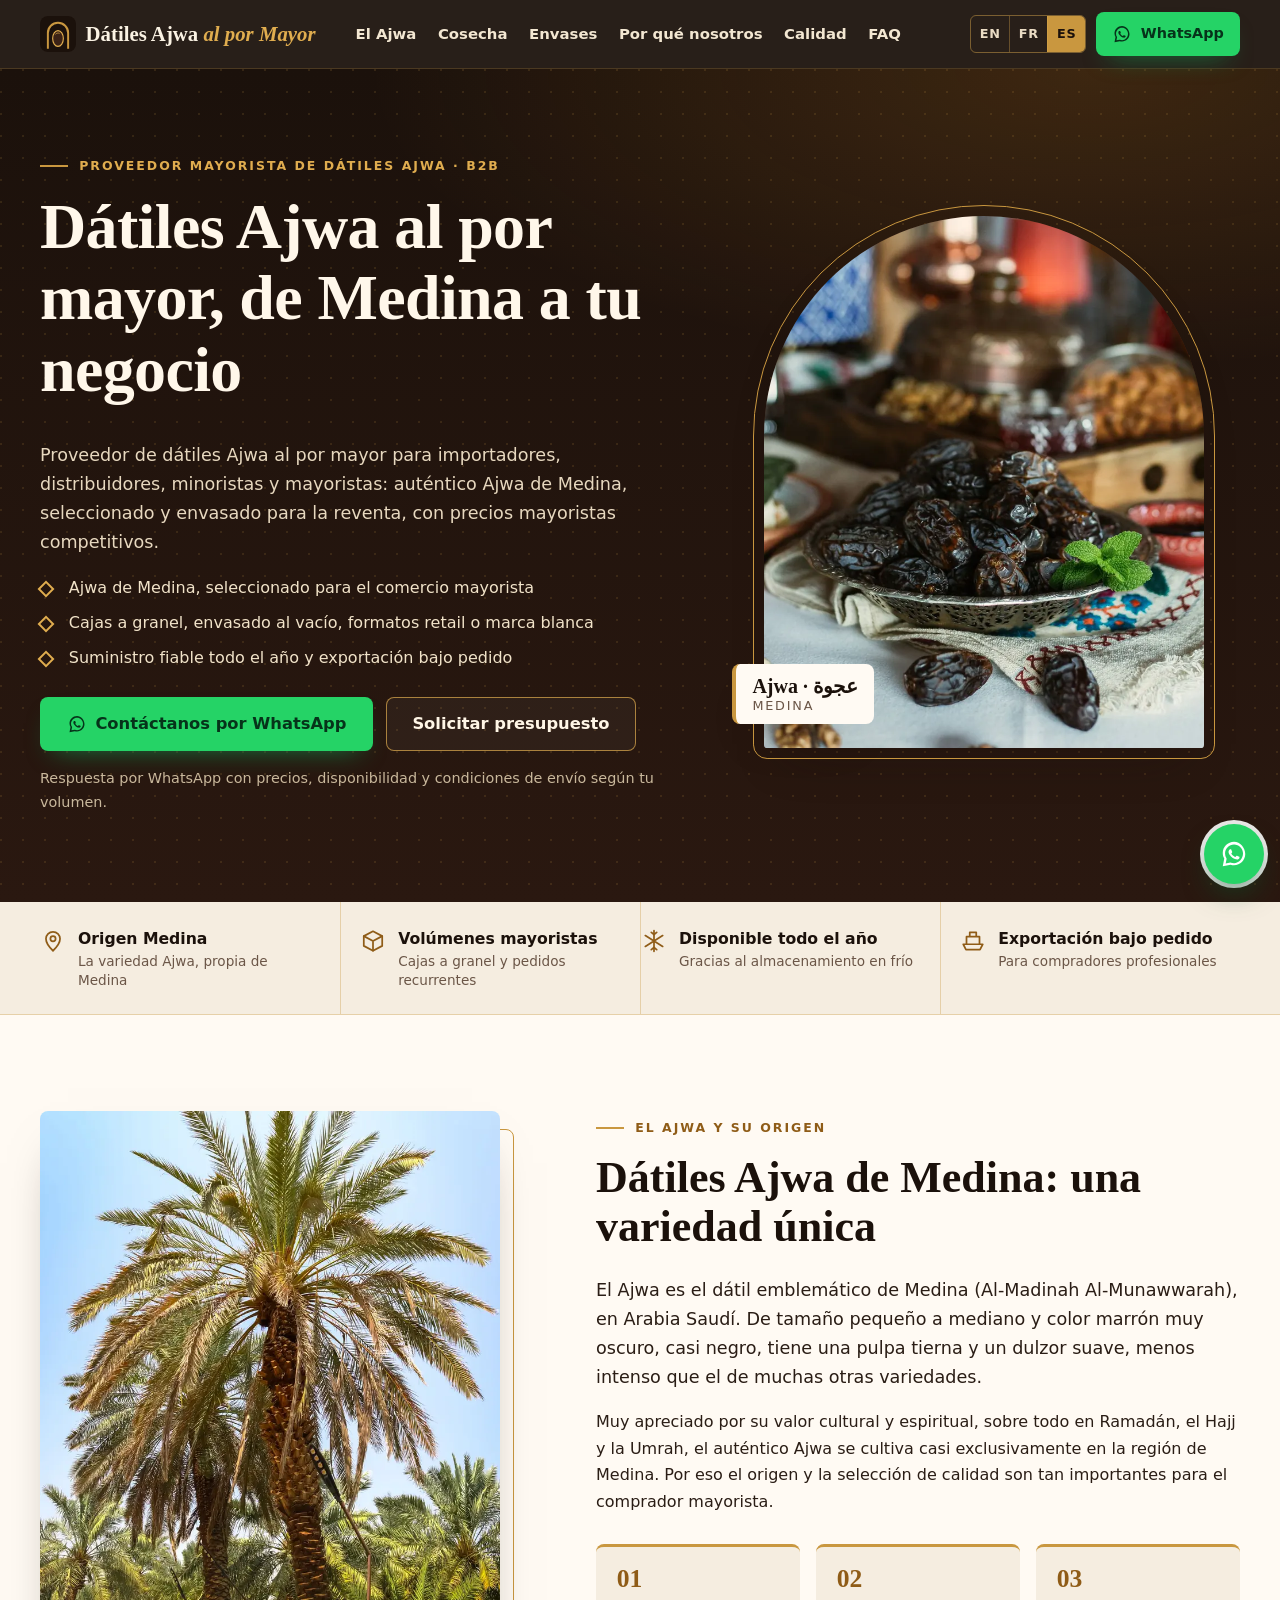
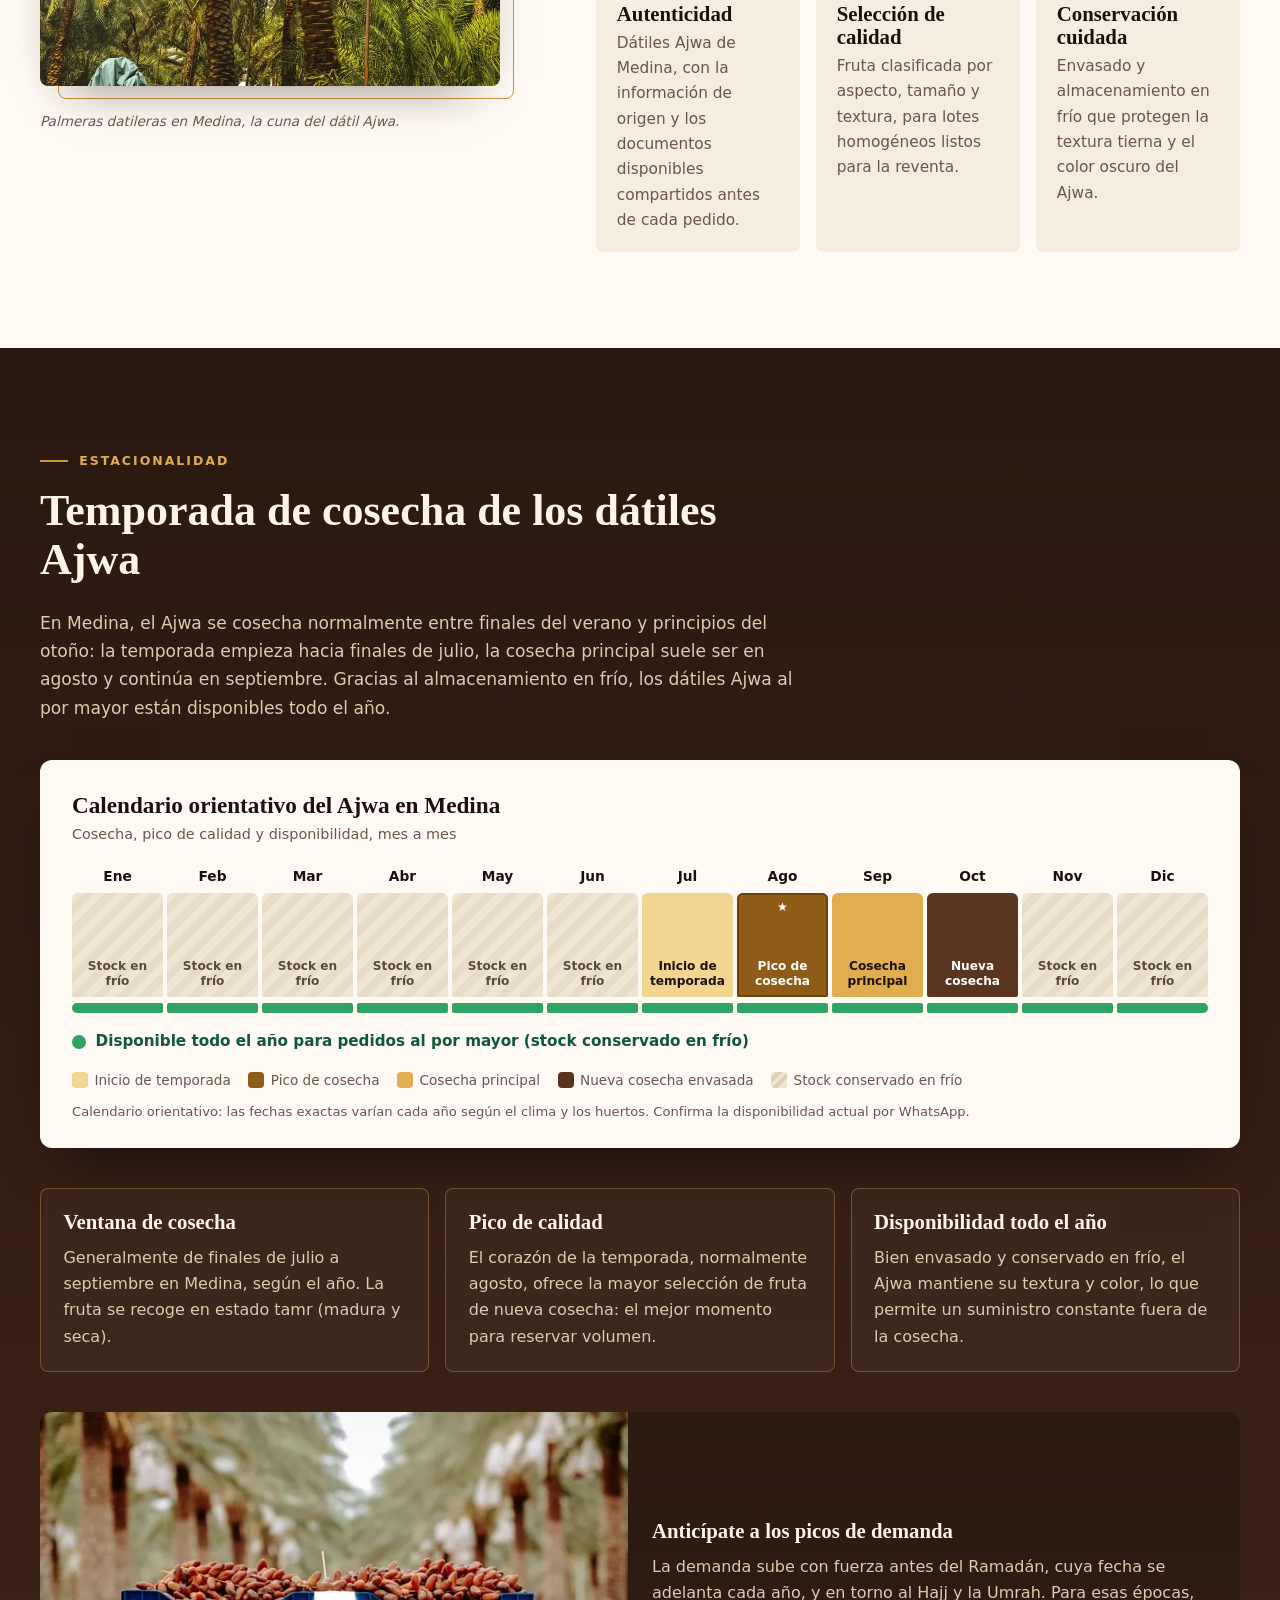
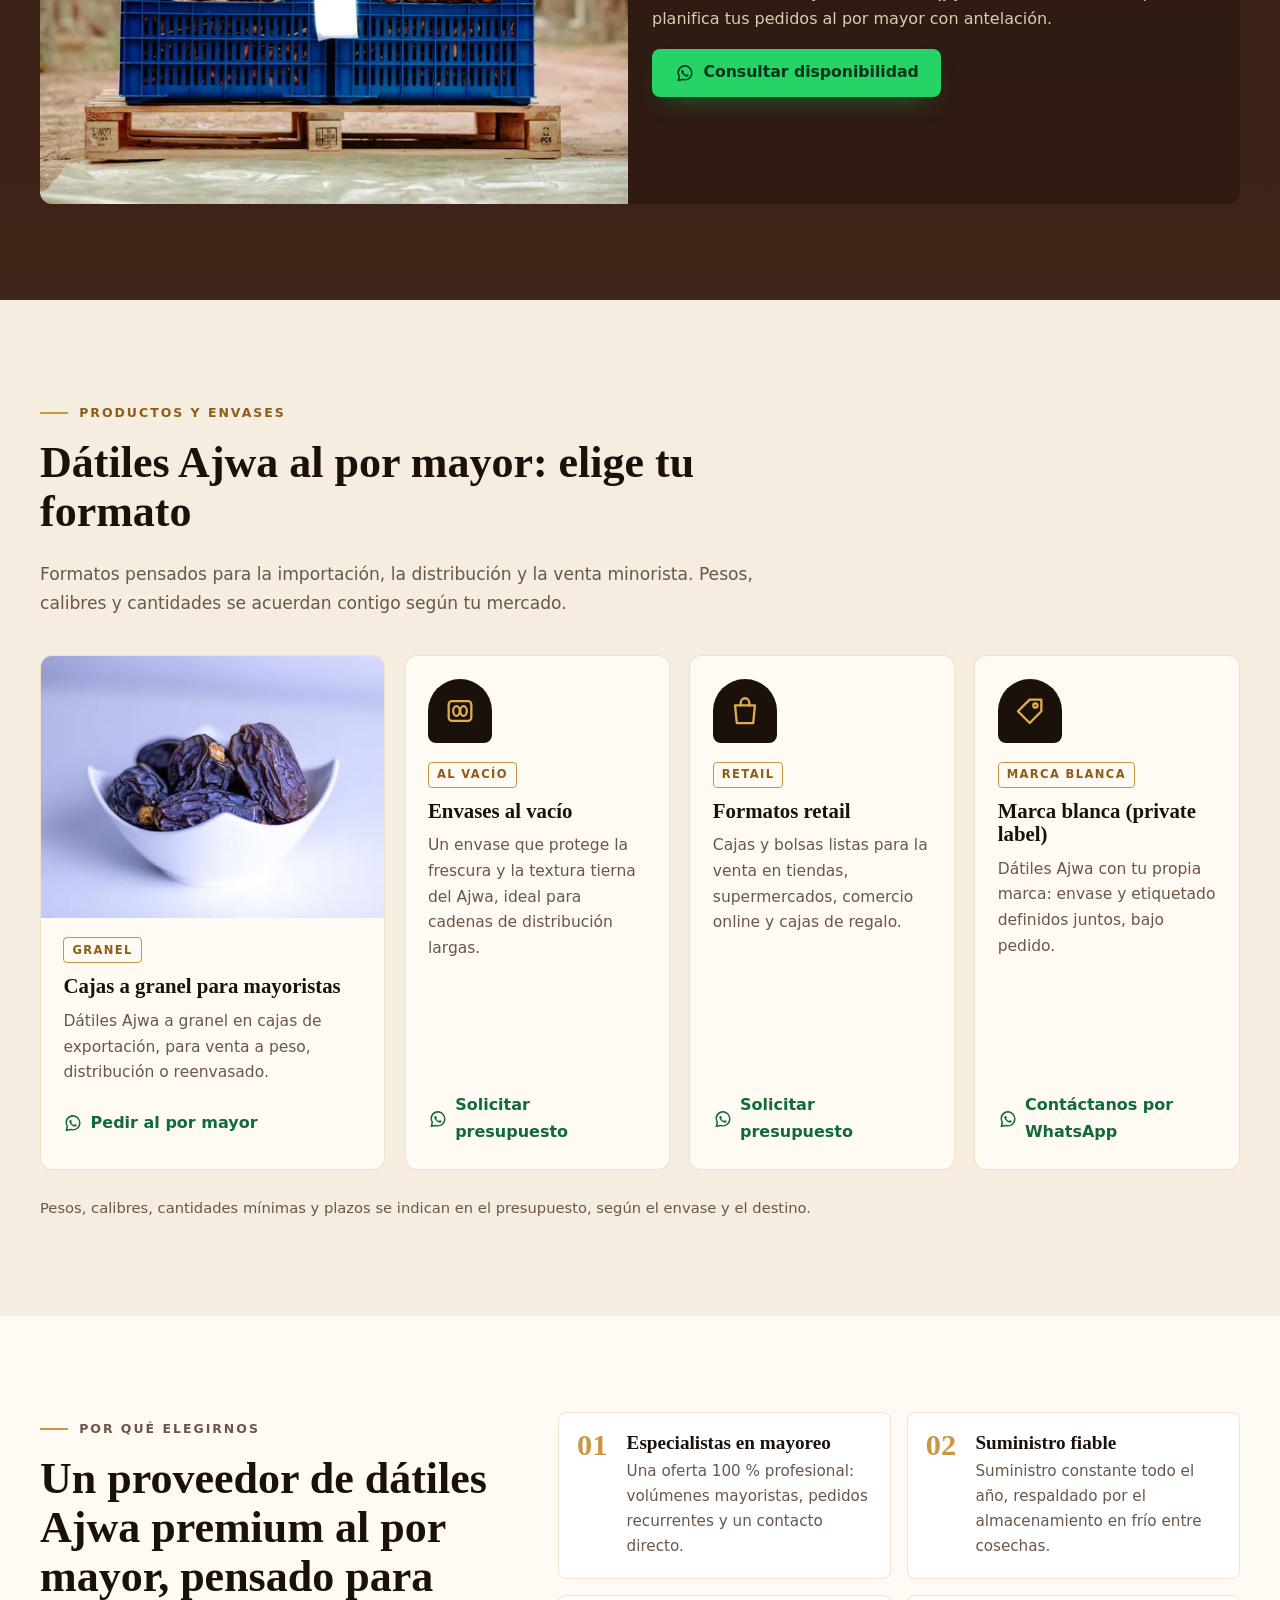
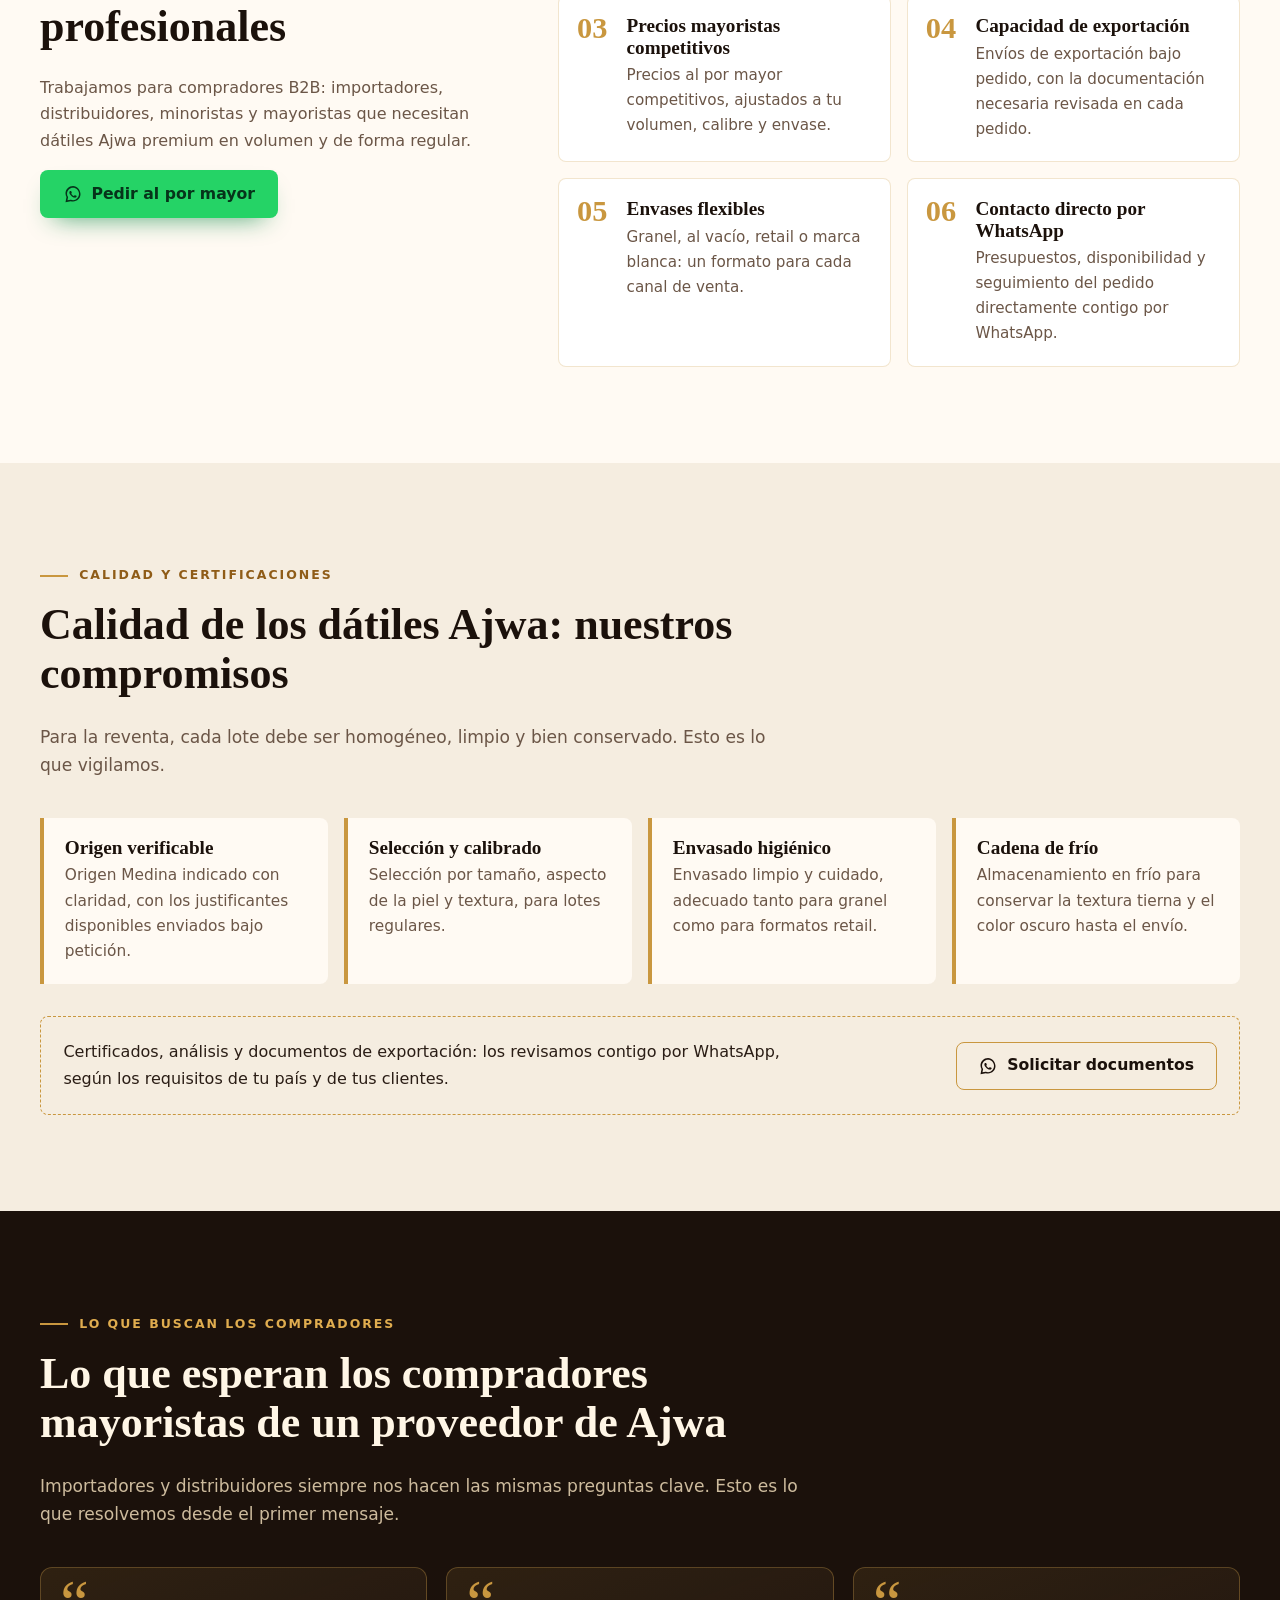
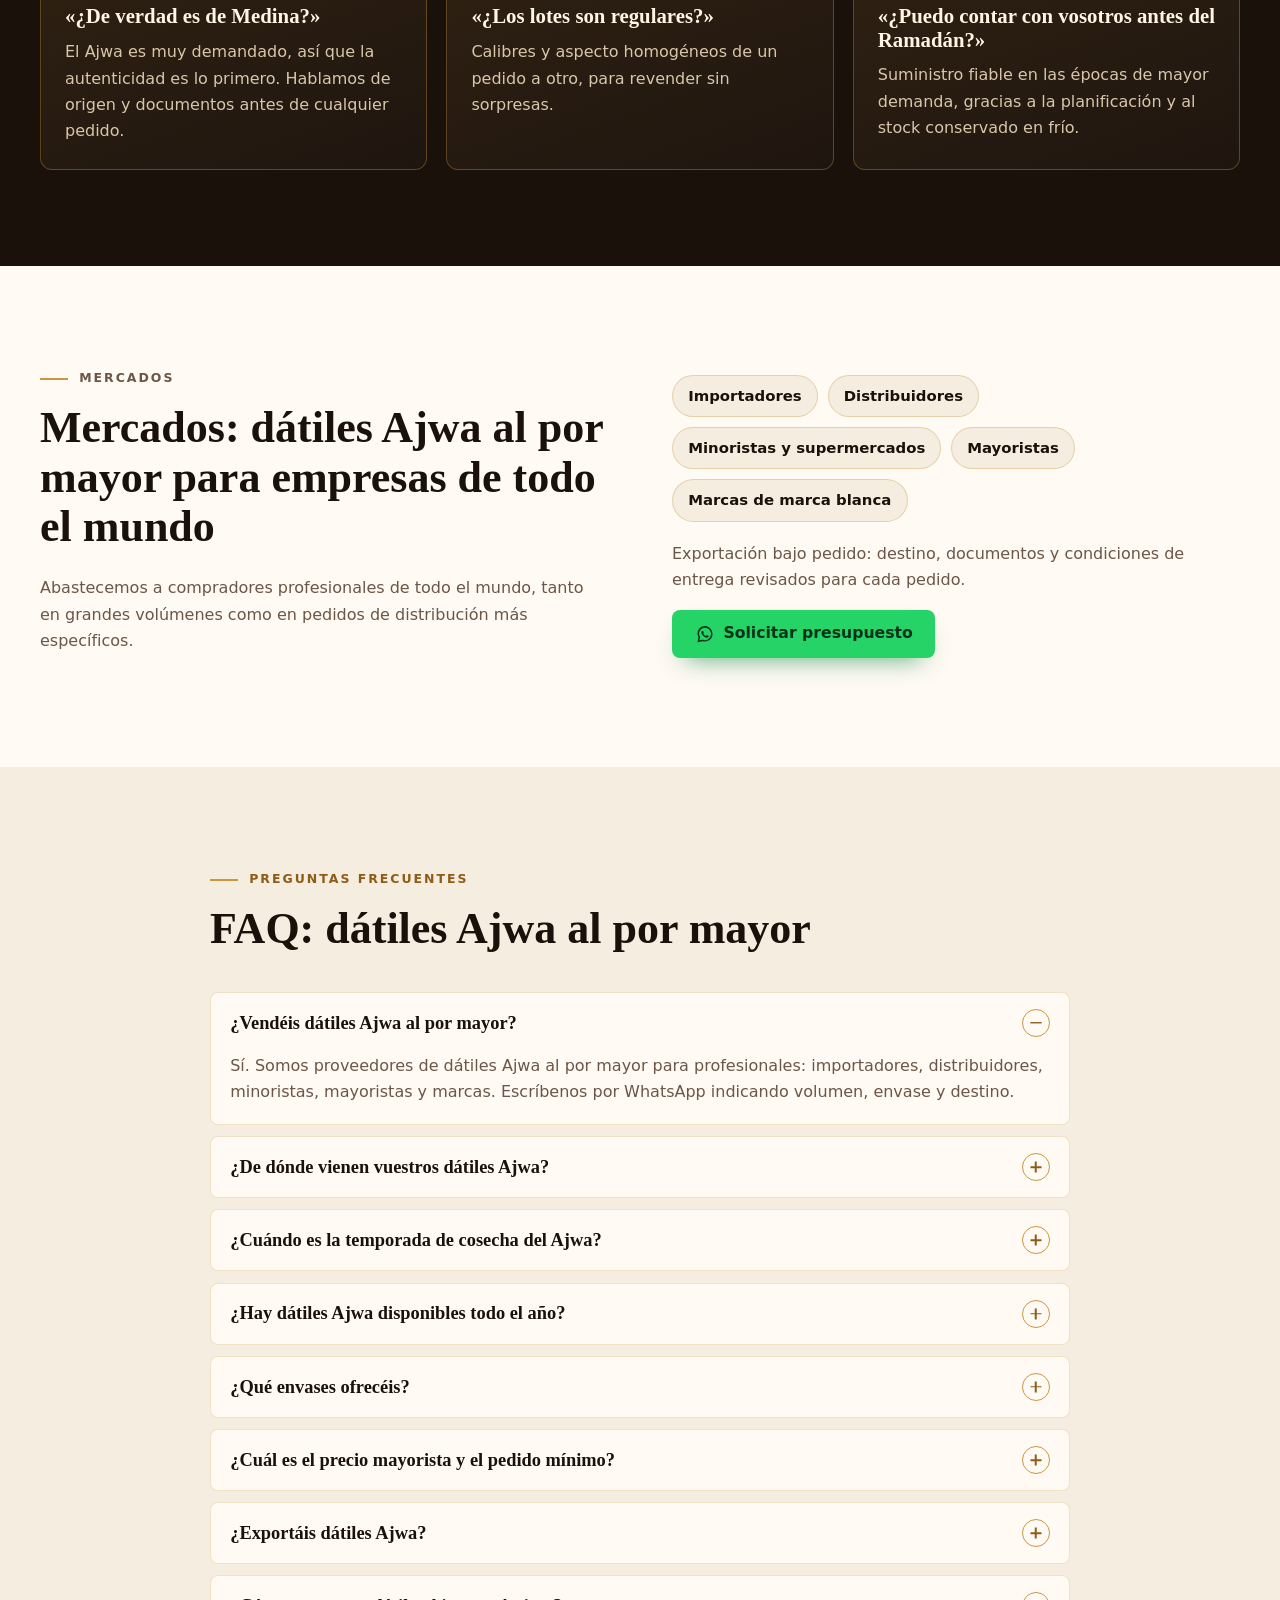
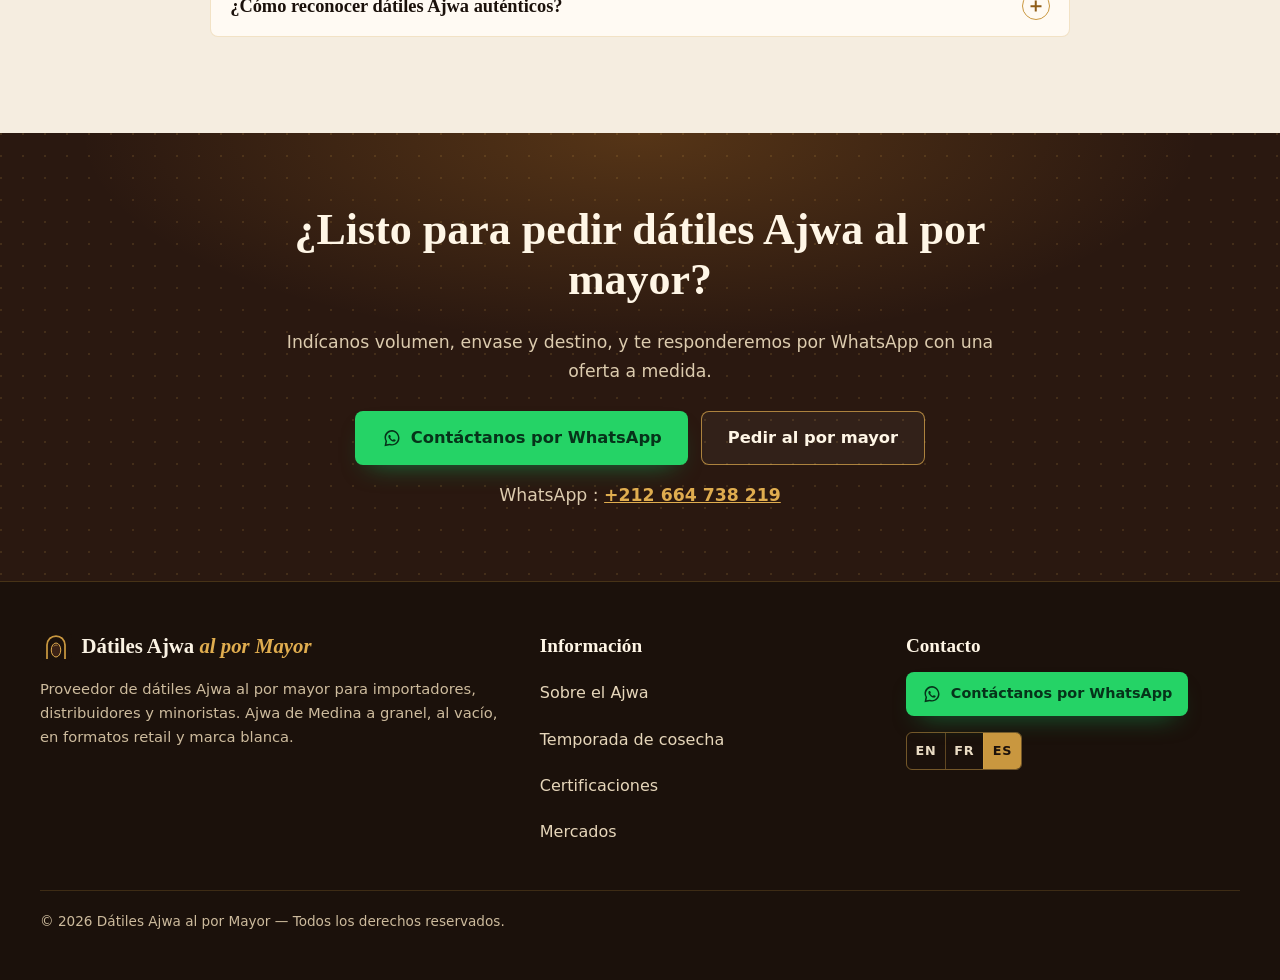
==== es/index.html @ 57406e29 "Mobile/iOS layout fixes (iPhone 13 Pro) + new WhatsApp number +212 664 738 219" ====
<!DOCTYPE html>
<html lang="es">
<head>
  <!-- ============================================================
       GOOGLE TAG MANAGER (HEAD) — emplacement réservé, vide.
       Collez ici le 1er extrait GTM (<script>…GTM-XXXXXXX…</script>).
       Aucun outil de suivi n'est installé pour l'instant.
       ============================================================ -->

  <meta charset="utf-8">
  <meta name="viewport" content="width=device-width, initial-scale=1, viewport-fit=cover">
  <title>Dátiles Ajwa al por mayor | Proveedor de Ajwa de Medina</title>
  <meta name="description" content="Dátiles Ajwa al por mayor: Ajwa premium de Medina en cajas a granel, envasado al vacío, formatos retail y marca blanca para importadores. Presupuesto por WhatsApp.">
  <meta name="robots" content="index, follow, max-image-preview:large">
  <meta name="theme-color" content="#1b110b">
  <!-- Domain is set in tools/build.py (SITE). EN = /, FR = /fr/, ES = /es/ -->
  <link rel="canonical" href="https://ajwadateswholesale.vercel.app/es/">
  <link rel="alternate" hreflang="en" href="https://ajwadateswholesale.vercel.app/">
  <link rel="alternate" hreflang="fr" href="https://ajwadateswholesale.vercel.app/fr/">
  <link rel="alternate" hreflang="es" href="https://ajwadateswholesale.vercel.app/es/">
  <link rel="alternate" hreflang="x-default" href="https://ajwadateswholesale.vercel.app/">

  <meta property="og:type" content="website">
  <meta property="og:site_name" content="Dátiles Ajwa al por Mayor">
  <meta property="og:url" content="https://ajwadateswholesale.vercel.app/es/">
  <meta property="og:title" content="Dátiles Ajwa al por mayor — proveedor de Ajwa de Medina para profesionales">
  <meta property="og:description" content="Proveedor de dátiles Ajwa al por mayor: granel, al vacío, formatos retail y marca blanca. Precios mayoristas competitivos y exportación. Presupuesto por WhatsApp.">
  <meta property="og:locale" content="es_ES">
  <meta property="og:locale:alternate" content="en_US">
  <meta property="og:locale:alternate" content="fr_FR">
  <meta property="og:image" content="https://ajwadateswholesale.vercel.app/images/og-image.jpg">
  <meta property="og:image:width" content="1200">
  <meta property="og:image:height" content="630">
  <meta property="og:image:alt" content="Dátiles Ajwa al por mayor — dátiles Ajwa oscuros en una fuente">
  <meta name="twitter:card" content="summary_large_image">
  <meta name="twitter:title" content="Dátiles Ajwa al por mayor — proveedor de Ajwa de Medina para profesionales">
  <meta name="twitter:description" content="Proveedor de dátiles Ajwa al por mayor: granel, al vacío, formatos retail y marca blanca. Precios mayoristas competitivos y exportación. Presupuesto por WhatsApp.">
  <meta name="twitter:image" content="https://ajwadateswholesale.vercel.app/images/og-image.jpg">
  <meta name="twitter:image:alt" content="Dátiles Ajwa al por mayor — dátiles Ajwa oscuros en una fuente">

  <link rel="icon" href="../favicon.svg" type="image/svg+xml">
  <link rel="apple-touch-icon" href="../images/apple-touch-icon.png">
  <link rel="preload" as="image" href="../images/dattes-ajwa-en-gros-800.webp" imagesrcset="../images/dattes-ajwa-en-gros-480.webp 480w, ../images/dattes-ajwa-en-gros-800.webp 800w" imagesizes="(min-width: 960px) 40vw, 88vw" fetchpriority="high">
  <link rel="stylesheet" href="../css/style.css">

  <script type="application/ld+json">
{
  "@context": "https://schema.org",
  "@graph": [
    {
      "@type": "Organization",
      "@id": "https://ajwadateswholesale.vercel.app/#organization",
      "name": "Ajwa Dates Wholesale",
      "url": "https://ajwadateswholesale.vercel.app/",
      "contactPoint": {
        "@type": "ContactPoint",
        "contactType": "sales",
        "telephone": "+212664738219",
        "url": "https://wa.me/212664738219",
        "availableLanguage": [
          "French",
          "English",
          "Spanish"
        ]
      }
    },
    {
      "@type": "WebSite",
      "@id": "https://ajwadateswholesale.vercel.app/#website",
      "name": "Ajwa Dates Wholesale",
      "alternateName": [
        "Dattes Ajwa en Gros",
        "Dátiles Ajwa al por Mayor"
      ],
      "url": "https://ajwadateswholesale.vercel.app/",
      "inLanguage": [
        "en",
        "fr",
        "es"
      ],
      "publisher": {
        "@id": "https://ajwadateswholesale.vercel.app/#organization"
      }
    }
  ]
}
  </script>
  <script type="application/ld+json">
{
  "@context": "https://schema.org",
  "@type": "FAQPage",
  "@id": "https://ajwadateswholesale.vercel.app/es/#faq",
  "inLanguage": "es",
  "mainEntity": [
    {
      "@type": "Question",
      "name": "¿Vendéis dátiles Ajwa al por mayor?",
      "acceptedAnswer": {
        "@type": "Answer",
        "text": "Sí. Somos proveedores de dátiles Ajwa al por mayor para profesionales: importadores, distribuidores, minoristas, mayoristas y marcas. Escríbenos por WhatsApp indicando volumen, envase y destino."
      }
    },
    {
      "@type": "Question",
      "name": "¿De dónde vienen vuestros dátiles Ajwa?",
      "acceptedAnswer": {
        "@type": "Answer",
        "text": "El Ajwa es una variedad de Medina, en Arabia Saudí, donde se cultiva casi exclusivamente. Hablamos contigo del origen y de los documentos disponibles antes de cada pedido."
      }
    },
    {
      "@type": "Question",
      "name": "¿Cuándo es la temporada de cosecha del Ajwa?",
      "acceptedAnswer": {
        "@type": "Answer",
        "text": "En Medina, el Ajwa se cosecha normalmente de finales de julio a septiembre, con el pico generalmente en agosto. Las fechas exactas varían cada año según el clima."
      }
    },
    {
      "@type": "Question",
      "name": "¿Hay dátiles Ajwa disponibles todo el año?",
      "acceptedAnswer": {
        "@type": "Answer",
        "text": "Sí. Gracias al envasado y al almacenamiento en frío, los dátiles Ajwa al por mayor están disponibles todo el año, también fuera de la cosecha."
      }
    },
    {
      "@type": "Question",
      "name": "¿Qué envases ofrecéis?",
      "acceptedAnswer": {
        "@type": "Answer",
        "text": "Cajas a granel, envases al vacío, formatos retail (cajas, bolsas) y marca blanca. Pesos y calibres se acuerdan contigo según tu mercado."
      }
    },
    {
      "@type": "Question",
      "name": "¿Cuál es el precio mayorista y el pedido mínimo?",
      "acceptedAnswer": {
        "@type": "Answer",
        "text": "Los precios y cantidades mínimas dependen del calibre, el envase, el volumen y el destino. Envíanos tu solicitud por WhatsApp para recibir un presupuesto."
      }
    },
    {
      "@type": "Question",
      "name": "¿Exportáis dátiles Ajwa?",
      "acceptedAnswer": {
        "@type": "Answer",
        "text": "Sí, la exportación es posible bajo pedido. Documentos, certificados y condiciones de entrega se revisan en cada pedido según el país de destino."
      }
    },
    {
      "@type": "Question",
      "name": "¿Cómo reconocer dátiles Ajwa auténticos?",
      "acceptedAnswer": {
        "@type": "Answer",
        "text": "El Ajwa es un dátil pequeño o mediano, marrón muy oscuro a negro, de pulpa tierna y piel finamente arrugada. En una compra al por mayor el aspecto no basta: pide siempre el origen y los documentos del lote."
      }
    }
  ]
}
  </script>
</head>
<body>
  <!-- ============================================================
       GOOGLE TAG MANAGER (BODY / noscript) — emplacement réservé, vide.
       Collez ici le 2e extrait GTM (<noscript><iframe …></iframe></noscript>).
       Chaque lien WhatsApp porte data-cta="whatsapp" + data-cta-location="…"
       (déclencheur GTM : clic sur a[data-cta="whatsapp"]).
       ============================================================ -->

  <svg width="0" height="0" style="position:absolute" aria-hidden="true" focusable="false"><symbol id="i-wa" viewBox="0 0 32 32"><path fill="currentColor" d="M16.04 3C9.4 3 4 8.33 4 14.9c0 2.1.56 4.15 1.62 5.95L4 29l8.4-1.6a12.2 12.2 0 0 0 3.64.55C22.66 27.95 28 22.62 28 16.05 28 9.48 22.66 3 16.04 3zm0 22.8c-1.13 0-2.24-.18-3.3-.53l-.6-.2-4.98.95.97-4.83-.22-.6a9.6 9.6 0 0 1-1.44-5.1c0-5.3 4.3-9.6 9.57-9.6s9.57 4.3 9.57 9.6-4.3 10.31-9.57 10.31zm5.27-7.07c-.29-.14-1.7-.83-1.96-.92-.27-.1-.46-.14-.65.14-.2.29-.75.92-.92 1.1-.17.2-.34.22-.63.08-.29-.15-1.22-.45-2.32-1.43-.86-.76-1.44-1.7-1.6-1.99-.17-.29-.02-.44.12-.58.13-.13.29-.34.43-.5.15-.18.2-.3.29-.49.1-.19.05-.36-.02-.5-.07-.15-.65-1.56-.89-2.13-.23-.56-.47-.48-.65-.49h-.55c-.19 0-.5.07-.77.36-.26.29-1 .98-1 2.4 0 1.4 1.03 2.77 1.17 2.96.15.19 2.03 3.1 4.92 4.34.69.3 1.22.47 1.64.6.69.22 1.32.19 1.81.12.55-.08 1.7-.69 1.94-1.36.24-.67.24-1.25.17-1.37-.07-.12-.26-.19-.55-.33z"/></symbol></svg>
  <a class="skip" href="#main">Ir al contenido</a>

  <header class="header" id="top">
    <div class="container header__inner">
      <a class="brand" href="#top" aria-label="Dátiles Ajwa al por Mayor — volver arriba">
        <img src="../favicon.svg" alt="" width="36" height="36">
        <span class="brand__txt">Dátiles Ajwa <em>al por Mayor</em></span>
      </a>
      <nav class="nav" id="nav" aria-label="Navegación principal">
        <a href="#about-ajwa">El Ajwa</a>
        <a href="#harvest">Cosecha</a>
        <a href="#products">Envases</a>
        <a href="#why">Por qué nosotros</a>
        <a href="#certifications">Calidad</a>
        <a href="#faq">FAQ</a>
      </nav>
      <div class="header__actions">
        <nav class="lang" aria-label="Elegir idioma">
          <a href="../" hreflang="en" lang="en">EN</a>
          <a href="../fr/" hreflang="fr" lang="fr">FR</a>
          <a href="./" hreflang="es" lang="es" aria-current="page">ES</a>
        </nav>
        <a class="btn btn--wa btn--sm header__wa" href="https://wa.me/212664738219?text=Hola%2C%20quisiera%20un%20presupuesto%20de%20d%C3%A1tiles%20Ajwa%20al%20por%20mayor." target="_blank" rel="noopener" data-cta="whatsapp" data-cta-location="header"><svg class="i-wa" viewBox="0 0 32 32" width="20" height="20" aria-hidden="true" focusable="false"><use href="#i-wa"/></svg><span>WhatsApp</span></a>
        <button class="burger" type="button" aria-controls="nav" aria-expanded="false" aria-label="Abrir menú"><span></span><span></span><span></span></button>
      </div>
    </div>
  </header>

  <main id="main">
    <!-- HERO -->
    <section class="hero" aria-labelledby="hero-title">
      <div class="container hero__grid">
        <div class="hero__text">
          <p class="eyebrow eyebrow--light">Proveedor mayorista de dátiles Ajwa · B2B</p>
          <h1 id="hero-title">Dátiles Ajwa al por mayor, de Medina a tu negocio</h1>
          <p class="hero__lead">Proveedor de dátiles Ajwa al por mayor para importadores, distribuidores, minoristas y mayoristas: auténtico Ajwa de Medina, seleccionado y envasado para la reventa, con precios mayoristas competitivos.</p>
          <ul class="hero__points">
            <li>Ajwa de Medina, seleccionado para el comercio mayorista</li>
            <li>Cajas a granel, envasado al vacío, formatos retail o marca blanca</li>
            <li>Suministro fiable todo el año y exportación bajo pedido</li>
          </ul>
          <div class="cta-row">
            <a class="btn btn--wa btn--lg" href="https://wa.me/212664738219?text=Hola%2C%20quisiera%20un%20presupuesto%20de%20d%C3%A1tiles%20Ajwa%20al%20por%20mayor." target="_blank" rel="noopener" data-cta="whatsapp" data-cta-location="hero"><svg class="i-wa" viewBox="0 0 32 32" width="20" height="20" aria-hidden="true" focusable="false"><use href="#i-wa"/></svg><span>Contáctanos por WhatsApp</span></a>
            <a class="btn btn--ghost-light btn--lg" href="https://wa.me/212664738219?text=Hola%2C%20quisiera%20un%20presupuesto%20de%20d%C3%A1tiles%20Ajwa%20al%20por%20mayor." target="_blank" rel="noopener" data-cta="whatsapp" data-cta-location="hero-quote"><span>Solicitar presupuesto</span></a>
          </div>
          <p class="hero__note">Respuesta por WhatsApp con precios, disponibilidad y condiciones de envío según tu volumen.</p>
        </div>
        <div class="hero__media">
          <figure class="arch">
            <picture>
              <img src="../images/dattes-ajwa-en-gros-800.webp" srcset="../images/dattes-ajwa-en-gros-480.webp 480w, ../images/dattes-ajwa-en-gros-800.webp 800w" sizes="(min-width: 960px) 40vw, 88vw" width="800" height="968" alt="Dátiles Ajwa oscuros y tiernos servidos en una fuente cincelada sobre una mesa festiva" fetchpriority="high">
            </picture>
          </figure>
          <p class="hero__badge"><strong>Ajwa · عجوة</strong><span>Medina</span></p>
        </div>
      </div>
    </section>

    <!-- TRUST BAR -->
    <section class="trust" aria-label="Nuestros compromisos">
      <ul class="container trust__list">
        <li><svg viewBox="0 0 24 24" width="26" height="26" aria-hidden="true" focusable="false"><g fill="none" stroke="currentColor" stroke-width="1.6" stroke-linecap="round" stroke-linejoin="round"><path d="M12 21s-6.5-6.1-6.5-11a6.5 6.5 0 0 1 13 0c0 4.9-6.5 11-6.5 11z"/><circle cx="12" cy="10" r="2.4"/></g></svg><div><strong>Origen Medina</strong><span>La variedad Ajwa, propia de Medina</span></div></li>
        <li><svg viewBox="0 0 24 24" width="26" height="26" aria-hidden="true" focusable="false"><g fill="none" stroke="currentColor" stroke-width="1.6" stroke-linecap="round" stroke-linejoin="round"><path d="M3.5 7.5 12 3l8.5 4.5v9L12 21l-8.5-4.5z"/><path d="M3.5 7.5 12 12l8.5-4.5M12 12v9"/></g></svg><div><strong>Volúmenes mayoristas</strong><span>Cajas a granel y pedidos recurrentes</span></div></li>
        <li><svg viewBox="0 0 24 24" width="26" height="26" aria-hidden="true" focusable="false"><g fill="none" stroke="currentColor" stroke-width="1.6" stroke-linecap="round" stroke-linejoin="round"><path d="M12 2.5v19M4 7l16 10M20 7 4 17"/><path d="m9.5 4 2.5 2 2.5-2M9.5 20l2.5-2 2.5 2"/></g></svg><div><strong>Disponible todo el año</strong><span>Gracias al almacenamiento en frío</span></div></li>
        <li><svg viewBox="0 0 24 24" width="26" height="26" aria-hidden="true" focusable="false"><g fill="none" stroke="currentColor" stroke-width="1.6" stroke-linecap="round" stroke-linejoin="round"><path d="M3 15h18l-2.5 5h-13z"/><path d="M6 15V8h12v7M9 8V4h6v4"/></g></svg><div><strong>Exportación bajo pedido</strong><span>Para compradores profesionales</span></div></li>
      </ul>
    </section>

    <!-- ABOUT AJWA & ORIGIN -->
    <section class="section about" id="about-ajwa" aria-labelledby="about-title">
      <div class="container about__grid">
        <figure class="about__media">
          <img src="../images/palmiers-madinah-800.webp" srcset="../images/palmiers-madinah-480.webp 480w, ../images/palmiers-madinah-800.webp 800w" sizes="(min-width: 960px) 38vw, 92vw" width="800" height="1000" alt="Altas palmeras datileras bajo el cielo de Medina, Arabia Saudí" loading="lazy" decoding="async">
          <figcaption>Palmeras datileras en Medina, la cuna del dátil Ajwa.</figcaption>
        </figure>
        <div class="about__text">
          <p class="eyebrow">El Ajwa y su origen</p>
          <h2 id="about-title">Dátiles Ajwa de Medina: una variedad única</h2>
          <p class="lead">El Ajwa es el dátil emblemático de Medina (Al-Madinah Al-Munawwarah), en Arabia Saudí. De tamaño pequeño a mediano y color marrón muy oscuro, casi negro, tiene una pulpa tierna y un dulzor suave, menos intenso que el de muchas otras variedades.</p>
          <p>Muy apreciado por su valor cultural y espiritual, sobre todo en Ramadán, el Hajj y la Umrah, el auténtico Ajwa se cultiva casi exclusivamente en la región de Medina. Por eso el origen y la selección de calidad son tan importantes para el comprador mayorista.</p>
          <div class="pillars">
            <div class="pillar"><span class="pillar__n">01</span><h3>Autenticidad</h3><p>Dátiles Ajwa de Medina, con la información de origen y los documentos disponibles compartidos antes de cada pedido.</p></div>
            <div class="pillar"><span class="pillar__n">02</span><h3>Selección de calidad</h3><p>Fruta clasificada por aspecto, tamaño y textura, para lotes homogéneos listos para la reventa.</p></div>
            <div class="pillar"><span class="pillar__n">03</span><h3>Conservación cuidada</h3><p>Envasado y almacenamiento en frío que protegen la textura tierna y el color oscuro del Ajwa.</p></div>
          </div>
        </div>
      </div>
    </section>

    <!-- HARVEST SEASON -->
    <section class="section harvest" id="harvest" aria-labelledby="harvest-title">
      <div class="container">
        <div class="section__head">
          <p class="eyebrow eyebrow--light">Estacionalidad</p>
          <h2 id="harvest-title">Temporada de cosecha de los dátiles Ajwa</h2>
          <p class="section__lead">En Medina, el Ajwa se cosecha normalmente entre finales del verano y principios del otoño: la temporada empieza hacia finales de julio, la cosecha principal suele ser en agosto y continúa en septiembre. Gracias al almacenamiento en frío, los dátiles Ajwa al por mayor están disponibles todo el año.</p>
        </div>

        <figure class="hchart" aria-labelledby="hchart-cap">
          <figcaption id="hchart-cap" class="hchart__cap">
            <h3>Calendario orientativo del Ajwa en Medina</h3>
            <span>Cosecha, pico de calidad y disponibilidad, mes a mes</span>
          </figcaption>
          <ol class="hchart__months">
            <li class="hm hm--stock"><span class="hm__name"><span aria-hidden="true">ene</span><span class="sr">enero</span></span><span class="hm__bar"><span class="hm__st">Stock en frío</span></span><span class="hm__avail" aria-hidden="true"></span></li>
            <li class="hm hm--stock"><span class="hm__name"><span aria-hidden="true">feb</span><span class="sr">febrero</span></span><span class="hm__bar"><span class="hm__st">Stock en frío</span></span><span class="hm__avail" aria-hidden="true"></span></li>
            <li class="hm hm--stock"><span class="hm__name"><span aria-hidden="true">mar</span><span class="sr">marzo</span></span><span class="hm__bar"><span class="hm__st">Stock en frío</span></span><span class="hm__avail" aria-hidden="true"></span></li>
            <li class="hm hm--stock"><span class="hm__name"><span aria-hidden="true">abr</span><span class="sr">abril</span></span><span class="hm__bar"><span class="hm__st">Stock en frío</span></span><span class="hm__avail" aria-hidden="true"></span></li>
            <li class="hm hm--stock"><span class="hm__name"><span aria-hidden="true">may</span><span class="sr">mayo</span></span><span class="hm__bar"><span class="hm__st">Stock en frío</span></span><span class="hm__avail" aria-hidden="true"></span></li>
            <li class="hm hm--stock"><span class="hm__name"><span aria-hidden="true">jun</span><span class="sr">junio</span></span><span class="hm__bar"><span class="hm__st">Stock en frío</span></span><span class="hm__avail" aria-hidden="true"></span></li>
            <li class="hm hm--early"><span class="hm__name"><span aria-hidden="true">jul</span><span class="sr">julio</span></span><span class="hm__bar"><span class="hm__st">Inicio de temporada</span></span><span class="hm__avail" aria-hidden="true"></span></li>
            <li class="hm hm--peak"><span class="hm__name"><span aria-hidden="true">ago</span><span class="sr">agosto</span></span><span class="hm__bar"><span class="hm__st">Pico de cosecha</span></span><span class="hm__avail" aria-hidden="true"></span></li>
            <li class="hm hm--main"><span class="hm__name"><span aria-hidden="true">sep</span><span class="sr">septiembre</span></span><span class="hm__bar"><span class="hm__st">Cosecha principal</span></span><span class="hm__avail" aria-hidden="true"></span></li>
            <li class="hm hm--new"><span class="hm__name"><span aria-hidden="true">oct</span><span class="sr">octubre</span></span><span class="hm__bar"><span class="hm__st">Nueva cosecha</span></span><span class="hm__avail" aria-hidden="true"></span></li>
            <li class="hm hm--stock"><span class="hm__name"><span aria-hidden="true">nov</span><span class="sr">noviembre</span></span><span class="hm__bar"><span class="hm__st">Stock en frío</span></span><span class="hm__avail" aria-hidden="true"></span></li>
            <li class="hm hm--stock"><span class="hm__name"><span aria-hidden="true">dic</span><span class="sr">diciembre</span></span><span class="hm__bar"><span class="hm__st">Stock en frío</span></span><span class="hm__avail" aria-hidden="true"></span></li>
          </ol>
          <p class="hchart__avail"><span class="dot dot--avail" aria-hidden="true"></span>Disponible todo el año para pedidos al por mayor (stock conservado en frío)</p>
          <ul class="hchart__legend" aria-label="Leyenda del calendario">
            <li><span class="sw sw--early" aria-hidden="true"></span>Inicio de temporada</li>
            <li><span class="sw sw--peak" aria-hidden="true"></span>Pico de cosecha</li>
            <li><span class="sw sw--main" aria-hidden="true"></span>Cosecha principal</li>
            <li><span class="sw sw--new" aria-hidden="true"></span>Nueva cosecha envasada</li>
            <li><span class="sw sw--stock" aria-hidden="true"></span>Stock conservado en frío</li>
          </ul>
          <p class="hchart__note">Calendario orientativo: las fechas exactas varían cada año según el clima y los huertos. Confirma la disponibilidad actual por WhatsApp.</p>
        </figure>

        <div class="harvest__cards">
          <article class="hcard"><h3>Ventana de cosecha</h3><p>Generalmente de finales de julio a septiembre en Medina, según el año. La fruta se recoge en estado tamr (madura y seca).</p></article>
          <article class="hcard"><h3>Pico de calidad</h3><p>El corazón de la temporada, normalmente agosto, ofrece la mayor selección de fruta de nueva cosecha: el mejor momento para reservar volumen.</p></article>
          <article class="hcard"><h3>Disponibilidad todo el año</h3><p>Bien envasado y conservado en frío, el Ajwa mantiene su textura y color, lo que permite un suministro constante fuera de la cosecha.</p></article>
        </div>

        <div class="harvest__band">
          <img src="../images/recolte-dattes-ajwa-1200.webp" srcset="../images/recolte-dattes-ajwa-640.webp 640w, ../images/recolte-dattes-ajwa-1200.webp 1200w" sizes="(min-width: 960px) 50vw, 92vw" width="1200" height="800" alt="Cajas de dátiles recién cosechados sobre un palé en un palmeral" loading="lazy" decoding="async">
          <div>
            <h3>Anticípate a los picos de demanda</h3>
            <p>La demanda sube con fuerza antes del Ramadán, cuya fecha se adelanta cada año, y en torno al Hajj y la Umrah. Para esas épocas, planifica tus pedidos al por mayor con antelación.</p>
            <a class="btn btn--wa" href="https://wa.me/212664738219?text=Hola%2C%20quisiera%20un%20presupuesto%20de%20d%C3%A1tiles%20Ajwa%20al%20por%20mayor." target="_blank" rel="noopener" data-cta="whatsapp" data-cta-location="harvest"><svg class="i-wa" viewBox="0 0 32 32" width="20" height="20" aria-hidden="true" focusable="false"><use href="#i-wa"/></svg><span>Consultar disponibilidad</span></a>
          </div>
        </div>
      </div>
    </section>

    <!-- PRODUCTS & PACKAGING -->
    <section class="section products" id="products" aria-labelledby="products-title">
      <div class="container">
        <div class="section__head">
          <p class="eyebrow">Productos y envases</p>
          <h2 id="products-title">Dátiles Ajwa al por mayor: elige tu formato</h2>
          <p class="section__lead">Formatos pensados para la importación, la distribución y la venta minorista. Pesos, calibres y cantidades se acuerdan contigo según tu mercado.</p>
        </div>
        <div class="products__grid">
          <article class="pcard pcard--feature">
            <img src="../images/dattes-ajwa-premium-800.webp" srcset="../images/dattes-ajwa-premium-480.webp 480w, ../images/dattes-ajwa-premium-800.webp 800w" sizes="(min-width: 960px) 30vw, 92vw" width="800" height="610" alt="Dátiles oscuros y carnosos en un cuenco blanco, ejemplo de formato retail" loading="lazy" decoding="async">
            <div class="pcard__body">
              <span class="tag">Granel</span>
              <h3>Cajas a granel para mayoristas</h3>
              <p>Dátiles Ajwa a granel en cajas de exportación, para venta a peso, distribución o reenvasado.</p>
              <a class="link-wa" href="https://wa.me/212664738219?text=Hola%2C%20quisiera%20un%20presupuesto%20de%20d%C3%A1tiles%20Ajwa%20al%20por%20mayor." target="_blank" rel="noopener" data-cta="whatsapp" data-cta-location="product-bulk"><svg class="i-wa" viewBox="0 0 32 32" width="20" height="20" aria-hidden="true" focusable="false"><use href="#i-wa"/></svg><span>Pedir al por mayor</span></a>
            </div>
          </article>
          <article class="pcard">
            <div class="pcard__icon"><svg viewBox="0 0 24 24" width="34" height="34" aria-hidden="true" focusable="false"><g fill="none" stroke="currentColor" stroke-width="1.6" stroke-linecap="round" stroke-linejoin="round"><rect x="4" y="5" width="16" height="14" rx="2.5"/><ellipse cx="9.5" cy="12" rx="2.3" ry="3.4"/><ellipse cx="14.5" cy="12" rx="2.3" ry="3.4"/></g></svg></div>
            <div class="pcard__body">
              <span class="tag">Al vacío</span>
              <h3>Envases al vacío</h3>
              <p>Un envase que protege la frescura y la textura tierna del Ajwa, ideal para cadenas de distribución largas.</p>
              <a class="link-wa" href="https://wa.me/212664738219?text=Hola%2C%20quisiera%20un%20presupuesto%20de%20d%C3%A1tiles%20Ajwa%20al%20por%20mayor." target="_blank" rel="noopener" data-cta="whatsapp" data-cta-location="product-vacuum"><svg class="i-wa" viewBox="0 0 32 32" width="20" height="20" aria-hidden="true" focusable="false"><use href="#i-wa"/></svg><span>Solicitar presupuesto</span></a>
            </div>
          </article>
          <article class="pcard">
            <div class="pcard__icon"><svg viewBox="0 0 24 24" width="34" height="34" aria-hidden="true" focusable="false"><g fill="none" stroke="currentColor" stroke-width="1.6" stroke-linecap="round" stroke-linejoin="round"><path d="M5 8h14l-1.2 12.5H6.2z"/><path d="M9 8V6a3 3 0 0 1 6 0v2"/></g></svg></div>
            <div class="pcard__body">
              <span class="tag">Retail</span>
              <h3>Formatos retail</h3>
              <p>Cajas y bolsas listas para la venta en tiendas, supermercados, comercio online y cajas de regalo.</p>
              <a class="link-wa" href="https://wa.me/212664738219?text=Hola%2C%20quisiera%20un%20presupuesto%20de%20d%C3%A1tiles%20Ajwa%20al%20por%20mayor." target="_blank" rel="noopener" data-cta="whatsapp" data-cta-location="product-retail"><svg class="i-wa" viewBox="0 0 32 32" width="20" height="20" aria-hidden="true" focusable="false"><use href="#i-wa"/></svg><span>Solicitar presupuesto</span></a>
            </div>
          </article>
          <article class="pcard">
            <div class="pcard__icon"><svg viewBox="0 0 24 24" width="34" height="34" aria-hidden="true" focusable="false"><g fill="none" stroke="currentColor" stroke-width="1.6" stroke-linecap="round" stroke-linejoin="round"><path d="M3.5 12.2 11.8 4H20v8.2L11.8 20.5z"/><circle cx="15.8" cy="8.2" r="1.5"/></g></svg></div>
            <div class="pcard__body">
              <span class="tag">Marca blanca</span>
              <h3>Marca blanca (private label)</h3>
              <p>Dátiles Ajwa con tu propia marca: envase y etiquetado definidos juntos, bajo pedido.</p>
              <a class="link-wa" href="https://wa.me/212664738219?text=Hola%2C%20quisiera%20un%20presupuesto%20de%20d%C3%A1tiles%20Ajwa%20al%20por%20mayor." target="_blank" rel="noopener" data-cta="whatsapp" data-cta-location="product-private-label"><svg class="i-wa" viewBox="0 0 32 32" width="20" height="20" aria-hidden="true" focusable="false"><use href="#i-wa"/></svg><span>Contáctanos por WhatsApp</span></a>
            </div>
          </article>
        </div>
        <p class="products__note">Pesos, calibres, cantidades mínimas y plazos se indican en el presupuesto, según el envase y el destino.</p>
      </div>
    </section>

    <!-- WHY CHOOSE US -->
    <section class="section why" id="why" aria-labelledby="why-title">
      <div class="container why__grid">
        <div class="why__intro">
          <p class="eyebrow">Por qué elegirnos</p>
          <h2 id="why-title">Un proveedor de dátiles Ajwa premium al por mayor, pensado para profesionales</h2>
          <p>Trabajamos para compradores B2B: importadores, distribuidores, minoristas y mayoristas que necesitan dátiles Ajwa premium en volumen y de forma regular.</p>
          <a class="btn btn--wa" href="https://wa.me/212664738219?text=Hola%2C%20quisiera%20un%20presupuesto%20de%20d%C3%A1tiles%20Ajwa%20al%20por%20mayor." target="_blank" rel="noopener" data-cta="whatsapp" data-cta-location="why"><svg class="i-wa" viewBox="0 0 32 32" width="20" height="20" aria-hidden="true" focusable="false"><use href="#i-wa"/></svg><span>Pedir al por mayor</span></a>
        </div>
        <ol class="why__list">
          <li><h3>Especialistas en mayoreo</h3><p>Una oferta 100 % profesional: volúmenes mayoristas, pedidos recurrentes y un contacto directo.</p></li>
          <li><h3>Suministro fiable</h3><p>Suministro constante todo el año, respaldado por el almacenamiento en frío entre cosechas.</p></li>
          <li><h3>Precios mayoristas competitivos</h3><p>Precios al por mayor competitivos, ajustados a tu volumen, calibre y envase.</p></li>
          <li><h3>Capacidad de exportación</h3><p>Envíos de exportación bajo pedido, con la documentación necesaria revisada en cada pedido.</p></li>
          <li><h3>Envases flexibles</h3><p>Granel, al vacío, retail o marca blanca: un formato para cada canal de venta.</p></li>
          <li><h3>Contacto directo por WhatsApp</h3><p>Presupuestos, disponibilidad y seguimiento del pedido directamente contigo por WhatsApp.</p></li>
        </ol>
      </div>
    </section>

    <!-- QUALITY & CERTIFICATIONS -->
    <section class="section quality" id="certifications" aria-labelledby="certs-title">
      <div class="container">
        <div class="section__head">
          <p class="eyebrow">Calidad y certificaciones</p>
          <h2 id="certs-title">Calidad de los dátiles Ajwa: nuestros compromisos</h2>
          <p class="section__lead">Para la reventa, cada lote debe ser homogéneo, limpio y bien conservado. Esto es lo que vigilamos.</p>
        </div>
        <ul class="quality__grid">
          <li><h3>Origen verificable</h3><p>Origen Medina indicado con claridad, con los justificantes disponibles enviados bajo petición.</p></li>
          <li><h3>Selección y calibrado</h3><p>Selección por tamaño, aspecto de la piel y textura, para lotes regulares.</p></li>
          <li><h3>Envasado higiénico</h3><p>Envasado limpio y cuidado, adecuado tanto para granel como para formatos retail.</p></li>
          <li><h3>Cadena de frío</h3><p>Almacenamiento en frío para conservar la textura tierna y el color oscuro hasta el envío.</p></li>
        </ul>
        <!-- TODO (certifications) : n'ajoutez ici QUE des certifications réellement détenues,
             avec leur nom exact et, si possible, le numéro / l'organisme. Exemple de bloc :
        <ul class="certs-list">
          <li><strong>Nom de la certification</strong> — organisme, n° de certificat</li>
        </ul>
        -->
        <div class="docs">
          <p>Certificados, análisis y documentos de exportación: los revisamos contigo por WhatsApp, según los requisitos de tu país y de tus clientes.</p>
          <a class="btn btn--outline" href="https://wa.me/212664738219?text=Hola%2C%20quisiera%20un%20presupuesto%20de%20d%C3%A1tiles%20Ajwa%20al%20por%20mayor." target="_blank" rel="noopener" data-cta="whatsapp" data-cta-location="quality"><svg class="i-wa" viewBox="0 0 32 32" width="20" height="20" aria-hidden="true" focusable="false"><use href="#i-wa"/></svg><span>Solicitar documentos</span></a>
        </div>
      </div>
    </section>

    <!-- WHAT WHOLESALE BUYERS LOOK FOR (no invented testimonials) -->
    <section class="section buyers" id="buyers" aria-labelledby="buyers-title">
      <div class="container">
        <div class="section__head">
          <p class="eyebrow eyebrow--light">Lo que buscan los compradores</p>
          <h2 id="buyers-title">Lo que esperan los compradores mayoristas de un proveedor de Ajwa</h2>
          <p class="section__lead">Importadores y distribuidores siempre nos hacen las mismas preguntas clave. Esto es lo que resolvemos desde el primer mensaje.</p>
        </div>
        <div class="buyers__grid">
          <article class="bcard"><span class="bcard__q" aria-hidden="true">“</span><h3>«¿De verdad es de Medina?»</h3><p>El Ajwa es muy demandado, así que la autenticidad es lo primero. Hablamos de origen y documentos antes de cualquier pedido.</p></article>
          <article class="bcard"><span class="bcard__q" aria-hidden="true">“</span><h3>«¿Los lotes son regulares?»</h3><p>Calibres y aspecto homogéneos de un pedido a otro, para revender sin sorpresas.</p></article>
          <article class="bcard"><span class="bcard__q" aria-hidden="true">“</span><h3>«¿Puedo contar con vosotros antes del Ramadán?»</h3><p>Suministro fiable en las épocas de mayor demanda, gracias a la planificación y al stock conservado en frío.</p></article>
        </div>
        <!-- TODO (témoignages) : remplacer / compléter UNIQUEMENT par de vrais avis clients, avec leur accord.
        <figure class="testimonial">
          <blockquote><p>« Texte exact de l'avis client »</p></blockquote>
          <figcaption><strong>Prénom N.</strong> — fonction, type d'entreprise</figcaption>
        </figure>
        -->
      </div>
    </section>

    <!-- MARKETS -->
    <section class="section markets" id="markets" aria-labelledby="markets-title">
      <div class="container markets__grid">
        <div>
          <p class="eyebrow">Mercados</p>
          <h2 id="markets-title">Mercados: dátiles Ajwa al por mayor para empresas de todo el mundo</h2>
          <p>Abastecemos a compradores profesionales de todo el mundo, tanto en grandes volúmenes como en pedidos de distribución más específicos.</p>
        </div>
        <div>
          <ul class="chips">
            <li>Importadores</li>
            <li>Distribuidores</li>
            <li>Minoristas y supermercados</li>
            <li>Mayoristas</li>
            <li>Marcas de marca blanca</li>
          </ul>
          <p class="markets__export">Exportación bajo pedido: destino, documentos y condiciones de entrega revisados para cada pedido.</p>
          <a class="btn btn--wa" href="https://wa.me/212664738219?text=Hola%2C%20quisiera%20un%20presupuesto%20de%20d%C3%A1tiles%20Ajwa%20al%20por%20mayor." target="_blank" rel="noopener" data-cta="whatsapp" data-cta-location="markets"><svg class="i-wa" viewBox="0 0 32 32" width="20" height="20" aria-hidden="true" focusable="false"><use href="#i-wa"/></svg><span>Solicitar presupuesto</span></a>
        </div>
      </div>
    </section>

    <!-- FAQ -->
    <section class="section faq" id="faq" aria-labelledby="faq-title">
      <div class="container container--narrow">
        <div class="section__head">
          <p class="eyebrow">Preguntas frecuentes</p>
          <h2 id="faq-title">FAQ: dátiles Ajwa al por mayor</h2>
        </div>
        <div class="faq__list">
          <details class="faq__item" open>
            <summary><h3>¿Vendéis dátiles Ajwa al por mayor?</h3><span class="faq__icon" aria-hidden="true"></span></summary>
            <p>Sí. Somos proveedores de dátiles Ajwa al por mayor para profesionales: importadores, distribuidores, minoristas, mayoristas y marcas. Escríbenos por WhatsApp indicando volumen, envase y destino.</p>
          </details>
          <details class="faq__item">
            <summary><h3>¿De dónde vienen vuestros dátiles Ajwa?</h3><span class="faq__icon" aria-hidden="true"></span></summary>
            <p>El Ajwa es una variedad de Medina, en Arabia Saudí, donde se cultiva casi exclusivamente. Hablamos contigo del origen y de los documentos disponibles antes de cada pedido.</p>
          </details>
          <details class="faq__item">
            <summary><h3>¿Cuándo es la temporada de cosecha del Ajwa?</h3><span class="faq__icon" aria-hidden="true"></span></summary>
            <p>En Medina, el Ajwa se cosecha normalmente de finales de julio a septiembre, con el pico generalmente en agosto. Las fechas exactas varían cada año según el clima.</p>
          </details>
          <details class="faq__item">
            <summary><h3>¿Hay dátiles Ajwa disponibles todo el año?</h3><span class="faq__icon" aria-hidden="true"></span></summary>
            <p>Sí. Gracias al envasado y al almacenamiento en frío, los dátiles Ajwa al por mayor están disponibles todo el año, también fuera de la cosecha.</p>
          </details>
          <details class="faq__item">
            <summary><h3>¿Qué envases ofrecéis?</h3><span class="faq__icon" aria-hidden="true"></span></summary>
            <p>Cajas a granel, envases al vacío, formatos retail (cajas, bolsas) y marca blanca. Pesos y calibres se acuerdan contigo según tu mercado.</p>
          </details>
          <details class="faq__item">
            <summary><h3>¿Cuál es el precio mayorista y el pedido mínimo?</h3><span class="faq__icon" aria-hidden="true"></span></summary>
            <p>Los precios y cantidades mínimas dependen del calibre, el envase, el volumen y el destino. Envíanos tu solicitud por WhatsApp para recibir un presupuesto.</p>
          </details>
          <details class="faq__item">
            <summary><h3>¿Exportáis dátiles Ajwa?</h3><span class="faq__icon" aria-hidden="true"></span></summary>
            <p>Sí, la exportación es posible bajo pedido. Documentos, certificados y condiciones de entrega se revisan en cada pedido según el país de destino.</p>
          </details>
          <details class="faq__item">
            <summary><h3>¿Cómo reconocer dátiles Ajwa auténticos?</h3><span class="faq__icon" aria-hidden="true"></span></summary>
            <p>El Ajwa es un dátil pequeño o mediano, marrón muy oscuro a negro, de pulpa tierna y piel finamente arrugada. En una compra al por mayor el aspecto no basta: pide siempre el origen y los documentos del lote.</p>
          </details>
        </div>
      </div>
    </section>

    <!-- FINAL CTA -->
    <section class="final" id="contact" aria-labelledby="final-title">
      <div class="container final__inner">
        <h2 id="final-title">¿Listo para pedir dátiles Ajwa al por mayor?</h2>
        <p>Indícanos volumen, envase y destino, y te responderemos por WhatsApp con una oferta a medida.</p>
        <div class="cta-row cta-row--center">
          <a class="btn btn--wa btn--lg" href="https://wa.me/212664738219?text=Hola%2C%20quisiera%20un%20presupuesto%20de%20d%C3%A1tiles%20Ajwa%20al%20por%20mayor." target="_blank" rel="noopener" data-cta="whatsapp" data-cta-location="final"><svg class="i-wa" viewBox="0 0 32 32" width="20" height="20" aria-hidden="true" focusable="false"><use href="#i-wa"/></svg><span>Contáctanos por WhatsApp</span></a>
          <a class="btn btn--ghost-light btn--lg" href="https://wa.me/212664738219?text=Hola%2C%20quisiera%20un%20presupuesto%20de%20d%C3%A1tiles%20Ajwa%20al%20por%20mayor." target="_blank" rel="noopener" data-cta="whatsapp" data-cta-location="final-order"><span>Pedir al por mayor</span></a>
        </div>
        <p class="final__phone">WhatsApp : <a href="https://wa.me/212664738219?text=Hola%2C%20quisiera%20un%20presupuesto%20de%20d%C3%A1tiles%20Ajwa%20al%20por%20mayor." target="_blank" rel="noopener" data-cta="whatsapp" data-cta-location="final-number">+212 664 738 219</a></p>
      </div>
    </section>
  </main>

  <footer class="footer">
    <div class="container footer__grid">
      <div>
        <p class="brand brand--footer"><img src="../favicon.svg" alt="" width="32" height="32" loading="lazy"><span class="brand__txt">Dátiles Ajwa <em>al por Mayor</em></span></p>
        <p class="footer__tag">Proveedor de dátiles Ajwa al por mayor para importadores, distribuidores y minoristas. Ajwa de Medina a granel, al vacío, en formatos retail y marca blanca.</p>
      </div>
      <nav aria-label="Información">
        <p class="footer__h">Información</p>
        <ul class="footer__links">
          <li><a href="#about-ajwa">Sobre el Ajwa</a></li>
          <li><a href="#harvest">Temporada de cosecha</a></li>
          <li><a href="#certifications">Certificaciones</a></li>
          <li><a href="#markets">Mercados</a></li>
        </ul>
      </nav>
      <div>
        <p class="footer__h">Contacto</p>
        <a class="btn btn--wa btn--sm" href="https://wa.me/212664738219?text=Hola%2C%20quisiera%20un%20presupuesto%20de%20d%C3%A1tiles%20Ajwa%20al%20por%20mayor." target="_blank" rel="noopener" data-cta="whatsapp" data-cta-location="footer"><svg class="i-wa" viewBox="0 0 32 32" width="20" height="20" aria-hidden="true" focusable="false"><use href="#i-wa"/></svg><span>Contáctanos por WhatsApp</span></a>
        <nav class="lang lang--footer" aria-label="Elegir idioma">
          <a href="../" hreflang="en" lang="en">EN</a>
          <a href="../fr/" hreflang="fr" lang="fr">FR</a>
          <a href="./" hreflang="es" lang="es" aria-current="page">ES</a>
        </nav>
      </div>
    </div>
    <div class="container footer__bottom">
      <p>© <span id="year">2026</span> Dátiles Ajwa al por Mayor — Todos los derechos reservados.</p>
    </div>
  </footer>

  <a class="wa-float" href="https://wa.me/212664738219?text=Hola%2C%20quisiera%20un%20presupuesto%20de%20d%C3%A1tiles%20Ajwa%20al%20por%20mayor." target="_blank" rel="noopener" data-cta="whatsapp" data-cta-location="floating" aria-label="Contáctanos por WhatsApp (se abre en una pestaña nueva)"><svg viewBox="0 0 32 32" width="30" height="30" aria-hidden="true" focusable="false"><use href="#i-wa"/></svg></a>

  <script src="../js/main.js" defer></script>
</body>
</html>
---- css/style.css ----
/* Ajwa Dates Wholesale — mobile-first, no framework, no web fonts */
:root{
  --ink:#1b110b; --bark:#2a1810; --date:#3f2418; --plum:#5a3620;
  --gold:#c9973f; --gold-2:#e0ad4f; --amber:#d98b2b; --gold-deep:#8f5c17;
  --sand:#f5ede0; --sand-2:#ebdfca; --paper:#fffaf3; --text:#2a1d15; --muted:#6b5647;
  --line:rgba(201,151,63,.35);
  --wa:#25d366; --wa-ink:#06331a;
  --r:8px; --shadow:0 24px 50px -28px rgba(27,17,11,.55);
  --serif:"Cormorant Garamond","Hoefler Text","Baskerville Old Face",Baskerville,"Book Antiqua",Georgia,serif;
  --sans:system-ui,-apple-system,"Segoe UI",Roboto,"Helvetica Neue",Arial,sans-serif;
}
*,*::before,*::after{box-sizing:border-box}
html{scroll-behavior:smooth;scroll-padding-top:80px;-webkit-text-size-adjust:100%}
@media (prefers-reduced-motion:reduce){html{scroll-behavior:auto}*{transition:none!important}}
body{margin:0;font-family:var(--sans);font-size:1rem;line-height:1.65;color:var(--text);background:var(--paper);overflow-x:hidden}
img{max-width:100%;height:auto;display:block}
a{color:var(--gold-deep)}
h1,h2,h3{font-family:var(--serif);line-height:1.12;margin:0 0 .55em;font-weight:700;color:var(--ink)}
h1{font-size:clamp(2.3rem,7vw,4rem);letter-spacing:-.01em}
h2{font-size:clamp(1.85rem,4.6vw,2.75rem)}
h3{font-size:1.3rem}
p{margin:0 0 1em}
ul,ol{margin:0;padding:0;list-style:none}
.container{width:min(1200px,100% - 2.5rem);margin-inline:auto}
.container--narrow{width:min(860px,100% - 2.5rem)}
.sr{position:absolute!important;width:1px;height:1px;overflow:hidden;clip:rect(0 0 0 0);white-space:nowrap}
.skip{position:absolute;left:-999px;top:0;background:var(--ink);color:#fff;padding:.6rem 1rem;z-index:100}
.skip:focus{left:1rem}
:focus-visible{outline:3px solid var(--gold-2);outline-offset:3px}
.eyebrow{display:inline-flex;align-items:center;gap:.7rem;font-size:.78rem;font-weight:700;letter-spacing:.16em;text-transform:uppercase;color:var(--gold-deep);margin-bottom:.9rem}
.eyebrow::before{content:"";width:28px;height:2px;background:var(--gold)}
.eyebrow--light{color:var(--gold-2)}
.lead{font-size:1.1rem}

/* Buttons */
.btn{display:inline-flex;align-items:center;justify-content:center;gap:.55rem;min-height:48px;padding:.75rem 1.35rem;border-radius:var(--r);font-weight:700;font-size:.98rem;text-decoration:none;border:1.5px solid transparent;transition:transform .15s,box-shadow .15s,background .15s;line-height:1.2;text-align:center}
.btn:hover{transform:translateY(-1px)}
.btn--wa{background:var(--wa);color:var(--wa-ink);box-shadow:0 12px 26px -14px rgba(18,140,74,.9)}
.btn--wa:hover{background:#2ee070}
.btn--ghost-light{color:#fff6e6;border-color:rgba(224,173,79,.7);background:rgba(255,255,255,.04)}
.btn--ghost-light:hover{background:rgba(224,173,79,.14)}
.btn--outline{color:var(--ink);border-color:var(--gold);background:transparent}
.btn--outline:hover{background:var(--sand)}
.btn--sm{min-height:42px;padding:.5rem .95rem;font-size:.9rem}
.btn--lg{min-height:54px;padding:.9rem 1.6rem;font-size:1.02rem}
.cta-row{display:flex;flex-wrap:wrap;gap:.8rem;margin:1.6rem 0 1rem}
.cta-row--center{justify-content:center}
.i-wa{flex:none}

/* Header */
.header{position:sticky;top:0;z-index:50;background:rgba(27,17,11,.94);backdrop-filter:saturate(140%) blur(8px);border-bottom:1px solid rgba(201,151,63,.22);transition:box-shadow .2s}
.header.is-scrolled{box-shadow:0 10px 30px -18px rgba(0,0,0,.8)}
.header__inner{display:flex;align-items:center;gap:1rem;min-height:68px}
.brand{display:flex;align-items:center;gap:.6rem;text-decoration:none;color:#fbf3e4;margin:0}
.brand img{border-radius:8px}
.brand__txt{font-family:var(--serif);font-size:1.3rem;font-weight:700;line-height:1;white-space:nowrap}
.brand__txt em{font-style:italic;color:var(--gold-2);font-weight:600}
.nav{display:none}
.header__actions{margin-left:auto;display:flex;align-items:center;gap:.6rem}
.lang{display:flex;border:1px solid rgba(224,173,79,.45);border-radius:6px;overflow:hidden}
.lang a{display:inline-flex;align-items:center;justify-content:center;min-width:38px;min-height:36px;padding:0 .45rem;color:#eadcc4;text-decoration:none;font-size:.8rem;font-weight:700;letter-spacing:.06em}
.lang a+a{border-left:1px solid rgba(224,173,79,.35)}
.lang a[aria-current="page"]{background:var(--gold);color:var(--ink)}
.lang a:hover:not([aria-current]){background:rgba(224,173,79,.15)}
.header__wa{display:none}
.burger{display:inline-flex;flex-direction:column;justify-content:center;gap:5px;width:44px;height:44px;padding:10px;background:transparent;border:1px solid rgba(224,173,79,.45);border-radius:6px;cursor:pointer}
.burger span{display:block;height:2px;background:#f3e4c9;border-radius:2px;transition:transform .2s,opacity .2s}
.nav-open .burger span:nth-child(1){transform:translateY(7px) rotate(45deg)}
.nav-open .burger span:nth-child(2){opacity:0}
.nav-open .burger span:nth-child(3){transform:translateY(-7px) rotate(-45deg)}
.nav-open .nav{display:flex;flex-direction:column;position:absolute;top:100%;left:0;right:0;background:var(--ink);padding:.5rem 1.25rem 1.2rem;border-bottom:1px solid var(--line)}
.nav a{color:#f3e7d2;text-decoration:none;font-weight:600;padding:.75rem 0;border-bottom:1px solid rgba(201,151,63,.15)}
.nav a:hover{color:var(--gold-2)}
@media (max-width:420px){.brand__txt{font-size:1.08rem}.brand img{width:30px;height:30px}.lang a{min-width:34px}}
@media (min-width:1080px){
  .burger{display:none}
  .nav{display:flex;gap:1.35rem;margin-left:1.5rem}
  .nav a{border:0;padding:.3rem 0;font-size:.93rem;position:relative}
  .nav a::after{content:"";position:absolute;left:0;right:100%;bottom:-2px;height:2px;background:var(--gold);transition:right .2s}
  .nav a:hover::after{right:0}
  .header__wa{display:inline-flex}
}

/* Hero */
.hero{position:relative;background:
  radial-gradient(1200px 500px at 85% 0%,rgba(217,139,43,.18),transparent 60%),
  radial-gradient(circle at 1px 1px,rgba(224,173,79,.13) 1px,transparent 1.5px) 0 0/22px 22px,
  linear-gradient(180deg,var(--ink),var(--bark));color:#f3e7d2;padding:3rem 0 3.5rem;overflow:hidden}
.hero h1{color:#fff7ea}
.hero__grid{display:grid;gap:2.5rem;align-items:center}
.hero__lead{font-size:1.1rem;color:#e7d8bf;max-width:40rem}
.hero__points{display:grid;gap:.55rem;margin-top:1.1rem}
.hero__points li{position:relative;padding-left:1.8rem;color:#f1e3c9}
.hero__points li::before{content:"";position:absolute;left:0;top:.5em;width:.75rem;height:.75rem;border:2px solid var(--gold-2);transform:rotate(45deg)}
.hero__note{font-size:.9rem;color:#c9b89c;margin:0}
.hero__media{position:relative;max-width:440px;margin-inline:auto;width:100%}
.arch{margin:0;border-radius:999px 999px 14px 14px;overflow:hidden;outline:1.5px solid var(--gold);outline-offset:10px;box-shadow:var(--shadow);aspect-ratio:800/968;background:var(--date)}
.arch img{width:100%;height:100%;object-fit:cover}
.hero__badge{position:absolute;left:-.5rem;bottom:1.5rem;margin:0;background:var(--paper);color:var(--ink);border-radius:var(--r);padding:.65rem 1rem;box-shadow:var(--shadow);display:flex;flex-direction:column;line-height:1.2;border-left:4px solid var(--gold)}
.hero__badge strong{font-family:var(--serif);font-size:1.25rem}
.hero__badge span{font-size:.8rem;letter-spacing:.14em;text-transform:uppercase;color:var(--muted)}
@media (min-width:960px){
  .hero{padding:5rem 0 5.5rem}
  .hero__grid{grid-template-columns:1.1fr .9fr;gap:4rem}
  .hero__badge{left:-2rem}
}

/* Trust bar */
.trust{background:var(--sand);border-bottom:1px solid var(--line)}
.trust__list{display:grid;grid-template-columns:1fr 1fr;gap:0}
.trust__list li{display:flex;gap:.75rem;align-items:flex-start;padding:1.2rem .6rem}
.trust__list li:nth-child(odd){padding-left:0}
.trust__list svg{color:var(--gold-deep);flex:none;margin-top:2px}
.trust__list strong{display:block;font-size:.98rem;color:var(--ink)}
.trust__list span{display:block;font-size:.85rem;color:var(--muted);line-height:1.4}
@media (min-width:900px){.trust__list{grid-template-columns:repeat(4,1fr)}.trust__list li{padding:1.5rem 1.2rem;border-left:1px solid var(--line)}.trust__list li:first-child{border-left:0;padding-left:0}}

/* Sections */
.section{padding:4rem 0}
@media (min-width:960px){.section{padding:6rem 0}}
.section__head{max-width:760px;margin-bottom:2.4rem}
.section__lead{font-size:1.07rem;color:var(--muted)}

/* About */
.about__grid{display:grid;gap:2.5rem;align-items:start}
.about__media{margin:0;position:relative;max-width:460px;width:100%}
.about__media img{border-radius:var(--r);box-shadow:var(--shadow);aspect-ratio:4/5;object-fit:cover;width:100%;position:relative;z-index:1}
.about__media::before{content:"";position:absolute;inset:18px -14px -14px 18px;border:1.5px solid var(--gold);border-radius:var(--r)}
.about__media figcaption{position:relative;z-index:1;font-size:.85rem;color:var(--muted);margin-top:1.5rem;font-style:italic}
.pillars{display:grid;gap:1rem;margin-top:1.8rem}
.pillar{background:var(--sand);border-radius:var(--r);padding:1.2rem 1.3rem;border-top:3px solid var(--gold)}
.pillar__n{font-family:var(--serif);font-size:1.6rem;color:var(--gold-deep);font-weight:700;line-height:1}
.pillar h3{margin:.4rem 0 .35rem}
.pillar p{margin:0;font-size:.96rem;color:var(--muted)}
@media (min-width:960px){.about__grid{grid-template-columns:.85fr 1.15fr;gap:5rem}.pillars{grid-template-columns:repeat(3,1fr)}}

/* Harvest */
.harvest{background:linear-gradient(180deg,var(--bark),var(--date));color:#efe1c8}
.harvest h2,.harvest .hcard h3,.harvest__band h3{color:#fff6e6}
.harvest .section__lead{color:#dccbae}
.hchart{margin:0 0 2.5rem;background:var(--paper);color:var(--text);border-radius:12px;padding:1.4rem 1.1rem 1.2rem;box-shadow:0 30px 60px -30px rgba(0,0,0,.7)}
.hchart__cap{margin-bottom:1.1rem}
.hchart__cap h3{margin:0 0 .15rem;font-size:1.45rem}
.hchart__cap span{font-size:.9rem;color:var(--muted)}
.hchart__months{display:grid;gap:6px}
.hm{display:grid;grid-template-columns:5.6rem 1fr;align-items:center;gap:.6rem}
.hm__name{font-weight:700;font-size:.92rem;color:var(--ink);text-transform:capitalize}
.hm__bar{display:flex;align-items:center;min-height:36px;border-radius:6px;padding:.35rem .75rem;font-size:.88rem;font-weight:600;line-height:1.25}
.hm__avail{display:none}
.hm--stock .hm__bar{background:repeating-linear-gradient(135deg,#efe5d3 0 8px,#e8dcc6 8px 16px);color:#5d4a3b}
.hm--early .hm__bar{background:#f3d491;color:var(--ink)}
.hm--peak .hm__bar{background:var(--gold-deep);color:#fff}
.hm--main .hm__bar{background:var(--gold-2);color:var(--ink)}
.hm--new .hm__bar{background:var(--plum);color:#fff}
.hm--peak .hm__bar::after{content:"★";margin-left:auto;padding-left:.5rem}
.hchart__avail{display:flex;align-items:center;gap:.6rem;margin:1rem 0 .4rem;font-weight:700;font-size:.95rem;color:#0f5a32}
.dot--avail{width:14px;height:14px;border-radius:50%;background:#2fa364;flex:none}
.hchart__legend{display:flex;flex-wrap:wrap;gap:.5rem 1.1rem;margin:.9rem 0 .6rem;font-size:.85rem;color:var(--muted)}
.hchart__legend li{display:flex;align-items:center;gap:.4rem}
.sw{width:16px;height:16px;border-radius:4px;flex:none}
.sw--early{background:#f3d491}.sw--peak{background:var(--gold-deep)}.sw--main{background:var(--gold-2)}.sw--new{background:var(--plum)}
.sw--stock{background:repeating-linear-gradient(135deg,#efe5d3 0 4px,#ddcfb5 4px 8px)}
.hchart__note{font-size:.82rem;color:var(--muted);margin:0}
@media (min-width:900px){
  .hchart{padding:2rem 2rem 1.6rem}
  .hchart__months{grid-template-columns:repeat(12,1fr);gap:4px}
  .hm{display:flex;flex-direction:column;gap:6px;align-items:stretch}
  .hm__name{text-align:center;font-size:.86rem}
  .hm__bar{min-height:104px;align-items:flex-end;justify-content:center;text-align:center;padding:.5rem .3rem;font-size:.76rem;border-radius:6px 6px 2px 2px}
  .hm--early .hm__bar{min-height:104px}
  .hm--peak .hm__bar::after{position:absolute;margin:0;padding:0}
  .hm--peak .hm__bar{position:relative;box-shadow:inset 0 0 0 2px #6d430d}
  .hm--peak .hm__bar::after{top:.4rem;left:50%;transform:translateX(-50%)}
  .hm__avail{display:block;height:10px;background:#2fa364;border-radius:2px}
  .hm:first-child .hm__avail{border-radius:6px 2px 2px 6px}
  .hm:last-child .hm__avail{border-radius:2px 6px 6px 2px}
}
.harvest__cards{display:grid;gap:1rem;margin-bottom:2.5rem}
.hcard{border:1px solid rgba(224,173,79,.35);border-radius:var(--r);padding:1.3rem 1.4rem;background:rgba(255,255,255,.03)}
.hcard p{margin:0;color:#dccbae}
@media (min-width:900px){.harvest__cards{grid-template-columns:repeat(3,1fr)}}
.harvest__band{display:grid;gap:1.5rem;align-items:center;background:rgba(0,0,0,.22);border-radius:12px;overflow:hidden}
.harvest__band img{width:100%;height:100%;object-fit:cover;aspect-ratio:3/2}
.harvest__band>div{padding:0 1.4rem 1.6rem}
.harvest__band p{color:#dccbae}
@media (min-width:900px){.harvest__band{grid-template-columns:1fr 1fr}.harvest__band>div{padding:2rem 2.5rem 2rem 0}}

/* Products */
.products{background:var(--sand)}
.products__grid{display:grid;gap:1.2rem}
.pcard{background:var(--paper);border-radius:12px;overflow:hidden;display:flex;flex-direction:column;border:1px solid rgba(201,151,63,.25);transition:transform .2s,box-shadow .2s}
.pcard:hover{transform:translateY(-3px);box-shadow:var(--shadow)}
.pcard img{width:100%;aspect-ratio:800/610;object-fit:cover}
.pcard__icon{display:flex;align-items:center;justify-content:center;width:64px;height:64px;margin:1.4rem 1.4rem 0;border-radius:50% 50% 8px 8px;background:var(--ink);color:var(--gold-2)}
.pcard__body{padding:1.2rem 1.4rem 1.5rem;display:flex;flex-direction:column;flex:1}
.pcard__body p{color:var(--muted);font-size:.97rem}
.tag{align-self:flex-start;font-size:.72rem;font-weight:800;letter-spacing:.12em;text-transform:uppercase;color:var(--gold-deep);border:1px solid var(--gold);border-radius:4px;padding:.15rem .5rem;margin-bottom:.7rem}
.link-wa{margin-top:auto;display:inline-flex;align-items:center;gap:.45rem;font-weight:700;color:#0f6b3a;text-decoration:none;min-height:44px}
.link-wa:hover{text-decoration:underline}
.products__note{margin:1.6rem 0 0;font-size:.92rem;color:var(--muted)}
@media (min-width:720px){.products__grid{grid-template-columns:1fr 1fr}}
@media (min-width:1080px){.products__grid{grid-template-columns:1.3fr 1fr 1fr 1fr}.pcard--feature{grid-row:span 1}}

/* Why */
.why__grid{display:grid;gap:2.5rem}
.why__intro p{color:var(--muted)}
.why__list{display:grid;gap:1rem;counter-reset:w}
.why__list li{counter-increment:w;position:relative;padding:1.2rem 1.2rem 1.2rem 4.2rem;border-radius:var(--r);background:#fff;border:1px solid rgba(201,151,63,.25)}
.why__list li::before{content:counter(w,decimal-leading-zero);position:absolute;left:1.1rem;top:1.05rem;font-family:var(--serif);font-size:1.9rem;font-weight:700;color:var(--gold);line-height:1}
.why__list h3{margin:0 0 .3rem;font-size:1.2rem}
.why__list p{margin:0;font-size:.95rem;color:var(--muted)}
@media (min-width:960px){.why__grid{grid-template-columns:.8fr 1.2fr;gap:4rem}.why__intro{position:sticky;top:110px;align-self:start}.why__list{grid-template-columns:1fr 1fr}}

/* Quality */
.quality{background:var(--sand)}
.quality__grid{display:grid;gap:1rem}
.quality__grid li{background:var(--paper);border-left:4px solid var(--gold);border-radius:0 var(--r) var(--r) 0;padding:1.2rem 1.3rem}
.quality__grid h3{font-size:1.2rem;margin-bottom:.3rem}
.quality__grid p{margin:0;color:var(--muted);font-size:.96rem}
@media (min-width:720px){.quality__grid{grid-template-columns:1fr 1fr}}
@media (min-width:1080px){.quality__grid{grid-template-columns:repeat(4,1fr)}}
.docs{margin-top:2rem;display:flex;flex-direction:column;gap:1rem;align-items:flex-start;padding:1.4rem;border:1px dashed var(--gold);border-radius:var(--r)}
.docs p{margin:0}
@media (min-width:900px){.docs{flex-direction:row;align-items:center;justify-content:space-between}.docs p{max-width:46rem}}

/* Buyers */
.buyers{background:var(--ink);color:#e9dbc2}
.buyers h2,.buyers h3{color:#fff6e6}
.buyers .section__lead{color:#cdbb9d}
.buyers__grid{display:grid;gap:1.2rem}
.bcard{position:relative;padding:2.3rem 1.5rem 1.5rem;border-radius:12px;background:linear-gradient(160deg,rgba(224,173,79,.10),rgba(255,255,255,.02));border:1px solid rgba(224,173,79,.3)}
.bcard__q{position:absolute;top:.2rem;left:1.2rem;font-family:var(--serif);font-size:4rem;line-height:1;color:var(--gold)}
.bcard p{margin:0;color:#d8c7aa}
@media (min-width:900px){.buyers__grid{grid-template-columns:repeat(3,1fr)}}

/* Markets */
.markets__grid{display:grid;gap:2rem;align-items:center}
.markets__grid p{color:var(--muted)}
.chips{display:flex;flex-wrap:wrap;gap:.6rem;margin-bottom:1.2rem}
.chips li{padding:.5rem .95rem;border-radius:999px;background:var(--sand);border:1px solid var(--line);font-weight:600;font-size:.93rem;color:var(--ink)}
@media (min-width:960px){.markets__grid{grid-template-columns:1fr 1fr;gap:4rem}}

/* FAQ */
.faq{background:var(--sand)}
.faq__list{display:grid;gap:.7rem}
.faq__item{background:var(--paper);border-radius:var(--r);border:1px solid rgba(201,151,63,.25)}
.faq__item summary{list-style:none;cursor:pointer;display:flex;gap:1rem;align-items:center;justify-content:space-between;padding:1rem 1.2rem;min-height:56px}
.faq__item summary::-webkit-details-marker{display:none}
.faq__item summary h3{margin:0;font-size:1.15rem}
.faq__icon{flex:none;width:28px;height:28px;border-radius:50%;border:1.5px solid var(--gold);position:relative}
.faq__icon::before,.faq__icon::after{content:"";position:absolute;left:50%;top:50%;width:11px;height:1.5px;background:var(--gold-deep);transform:translate(-50%,-50%)}
.faq__icon::after{transform:translate(-50%,-50%) rotate(90deg);transition:transform .2s}
.faq__item[open] .faq__icon::after{transform:translate(-50%,-50%) rotate(0)}
.faq__item p{margin:0;padding:0 1.2rem 1.15rem;color:var(--muted)}

/* Final CTA */
.final{background:
  radial-gradient(circle at 1px 1px,rgba(224,173,79,.14) 1px,transparent 1.5px) 0 0/22px 22px,
  radial-gradient(800px 300px at 50% 0%,rgba(217,139,43,.25),transparent 70%),var(--bark);color:#efe1c8;text-align:center;padding:4.5rem 0}
.final h2{color:#fff6e6}
.final__inner{max-width:760px}
.final__inner>p{font-size:1.08rem;color:#dccbae}
.final__phone{font-size:.95rem;margin:0}
.final__phone a{color:var(--gold-2);font-weight:700}

/* Footer */
.footer{background:var(--ink);color:#cdbb9d;padding:3rem 0 6rem;border-top:1px solid rgba(201,151,63,.25)}
.footer__grid{display:grid;gap:2rem}
.brand--footer{color:#fbf3e4;margin-bottom:.9rem}
.footer__tag{font-size:.92rem;max-width:30rem}
.footer__h{font-family:var(--serif);font-size:1.2rem;font-weight:700;color:#fff6e6;margin-bottom:.6rem}
.footer__links{display:grid;gap:.15rem}
.footer__links a{color:#e6d6ba;text-decoration:none;display:inline-flex;min-height:40px;align-items:center}
.footer__links a:hover{color:var(--gold-2);text-decoration:underline}
.lang--footer{display:inline-flex;margin-top:1rem}
.footer__bottom{margin-top:2.2rem;padding-top:1.2rem;border-top:1px solid rgba(201,151,63,.2);font-size:.85rem}
.footer__bottom p{margin:0}
@media (min-width:900px){.footer__grid{grid-template-columns:1.4fr 1fr 1fr}.footer{padding-bottom:3rem}}

/* Floating WhatsApp */
.wa-float{position:fixed;right:18px;bottom:18px;z-index:60;width:60px;height:60px;border-radius:50%;background:var(--wa);color:#fff;display:flex;align-items:center;justify-content:center;box-shadow:0 14px 30px -10px rgba(10,90,45,.75),0 0 0 4px rgba(255,255,255,.9);transition:transform .15s}
.wa-float:hover{transform:scale(1.06)}

/* ==========================================================================
   Mobile / iOS Safari fixes (iPhone 13 Pro audit). Desktop layout unchanged.
   ========================================================================== */
/* Safari < 18 needs the prefixed blur; solid fallback where unsupported */
.header{-webkit-backdrop-filter:saturate(140%) blur(8px)}
@supports not ((-webkit-backdrop-filter:blur(1px)) or (backdrop-filter:blur(1px))){.header{background:var(--ink)}}
/* Notch / rounded corners in landscape (viewport-fit=cover): keep content inside the safe area */
.container{width:min(1200px,100% - 2.5rem - env(safe-area-inset-left,0px) - env(safe-area-inset-right,0px))}
.container--narrow{width:min(860px,100% - 2.5rem - env(safe-area-inset-left,0px) - env(safe-area-inset-right,0px))}
/* Long French / Spanish words never push the layout wider than the screen */
h1,h2,h3,p,li,dt,dd,summary,figcaption,.btn{overflow-wrap:break-word}
.header__inner>*{min-width:0}
/* Floating WhatsApp button clears the iOS home bar and the notch */
.wa-float{right:calc(16px + env(safe-area-inset-right,0px));bottom:calc(16px + env(safe-area-inset-bottom,0px))}
.footer{padding-bottom:calc(6rem + env(safe-area-inset-bottom,0px))}
@media (min-width:900px){.footer{padding-bottom:calc(3rem + env(safe-area-inset-bottom,0px))}}
/* Decorative frame behind the Madinah photo stops at the photo (no longer runs over the caption) */
.about__media::before{inset:18px -14px auto 18px;aspect-ratio:4/5}
/* Comfortable tap targets (44px) */
.btn--sm{min-height:44px}
.footer__links a{min-height:44px}
/* Open mobile menu scrolls inside short screens (landscape) */
.nav-open .nav{max-height:calc(100vh - 68px);max-height:calc(100dvh - 68px);overflow-y:auto;-webkit-overflow-scrolling:touch;padding-left:max(1.25rem,env(safe-area-inset-left,0px));padding-right:max(1.25rem,env(safe-area-inset-right,0px))}

@media (max-width:640px){
  /* Header: logo text on two lines, switcher + menu never squeezed or cut off */
  .header__inner{gap:.6rem;min-height:64px}
  .brand{flex:1 1 auto;gap:.5rem}
  .brand img{flex:none}
  .brand__txt{white-space:normal;font-size:1.12rem;line-height:1.02}
  .brand__txt em{display:block}
  .header__actions{flex:none;gap:.45rem}
  .lang a{padding:0;font-size:.78rem}
  html{scroll-padding-top:76px}
  /* Hero: full-width buttons, smaller arch photo so the first screen is not one huge image */
  .hero .cta-row .btn{flex:1 1 100%}
  .hero__media{max-width:330px}
  .hero__badge{left:-.25rem}
  /* FAQ rows and footer switcher stay easy to tap */
  .faq__item summary{padding:.95rem 1rem}
  .lang--footer a{min-height:44px}
}
@media (max-width:1079px){.lang a{min-width:44px;min-height:44px}.brand{min-height:44px}}
@media (max-width:359px){
  .brand__txt{font-size:1rem}
  .brand img{width:28px;height:28px}
  .lang a{min-width:40px}
}
/* Landscape phones: compact hero so content is visible without endless scrolling */
@media (max-height:500px) and (orientation:landscape){
  .hero__media{max-width:300px}
}
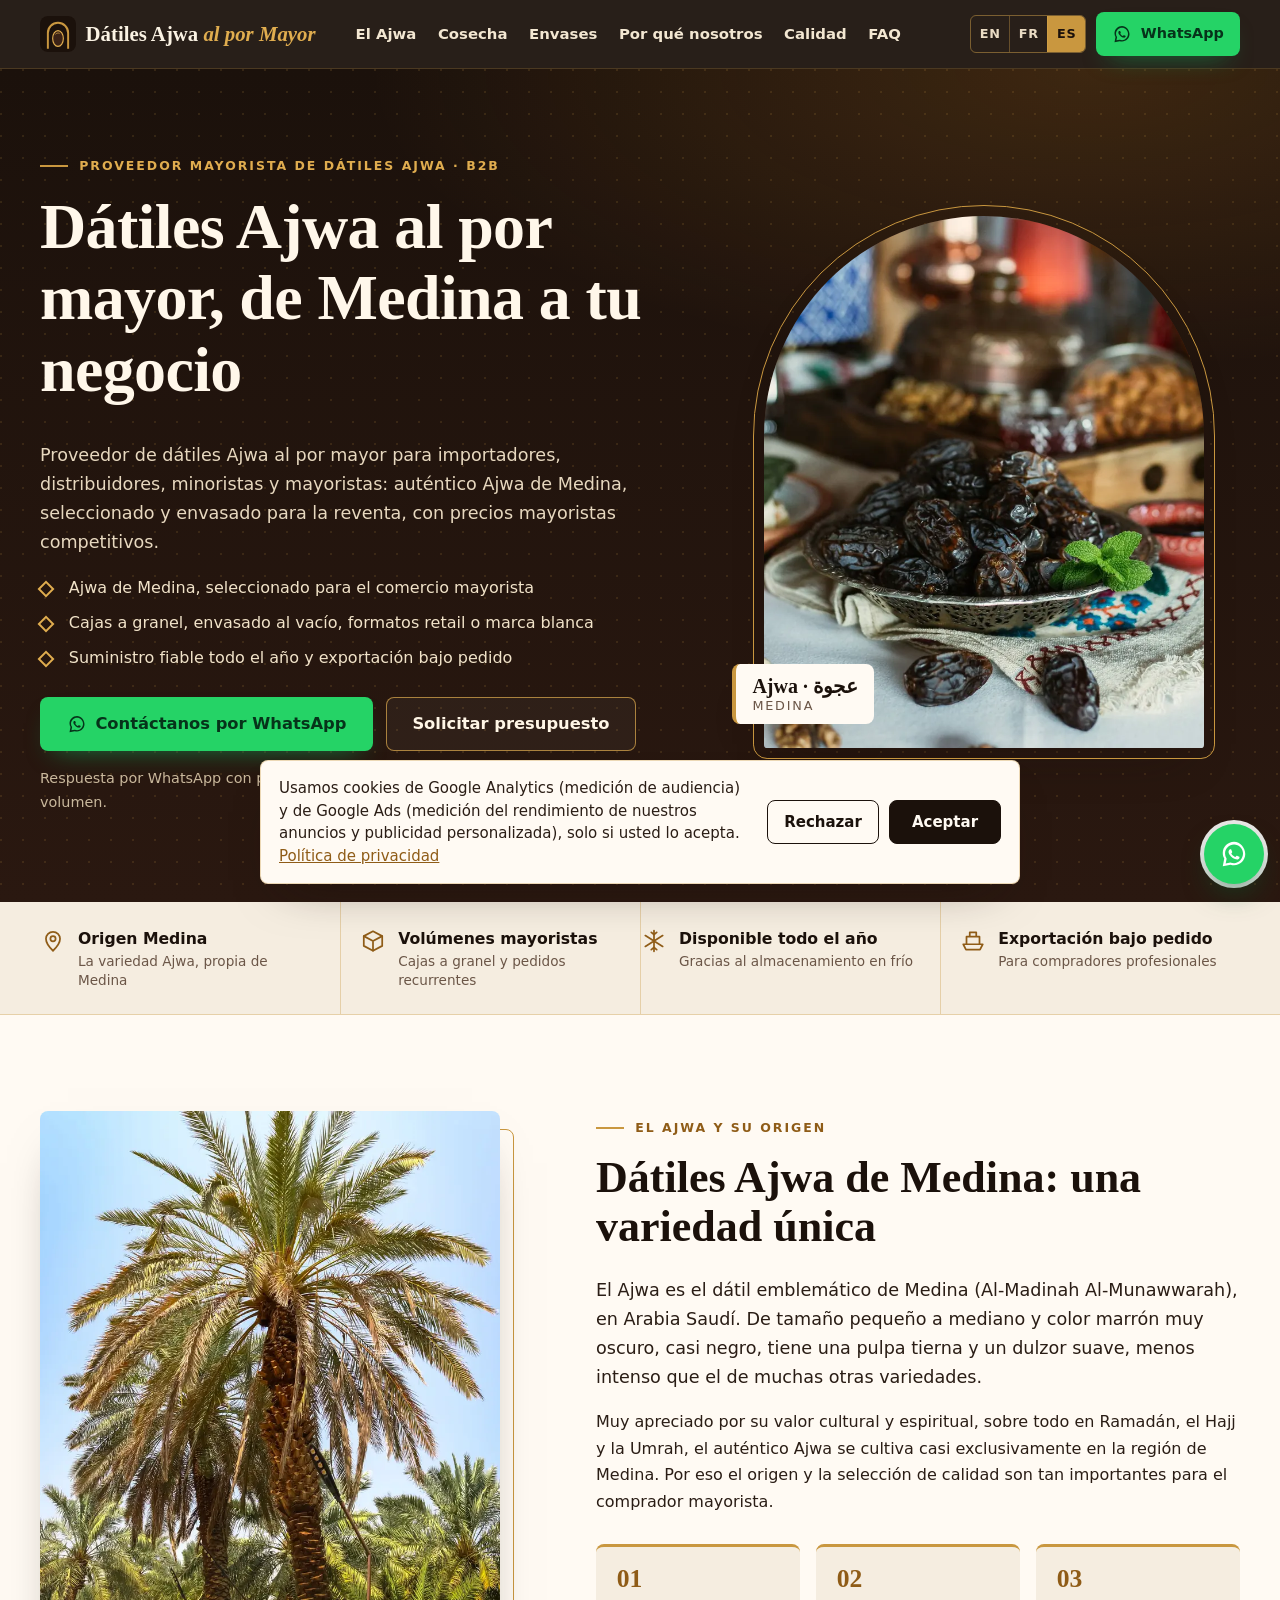
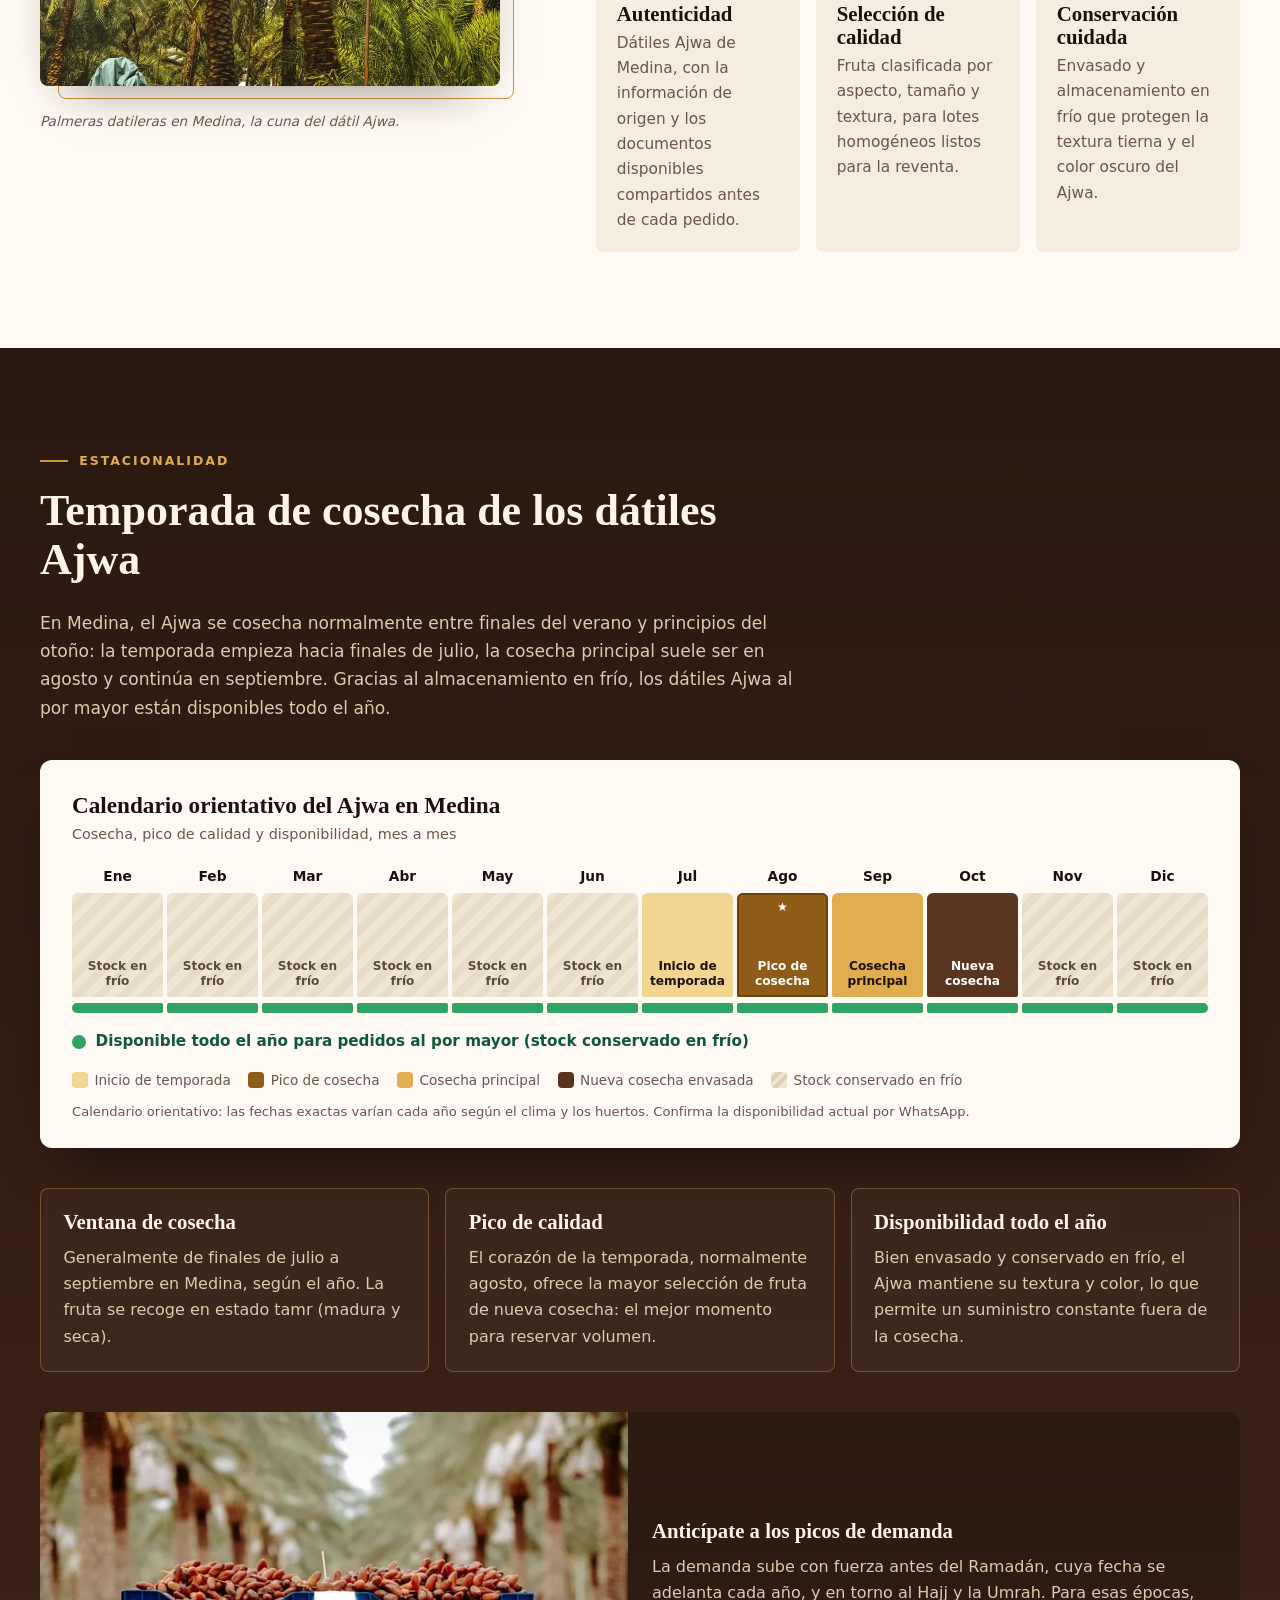
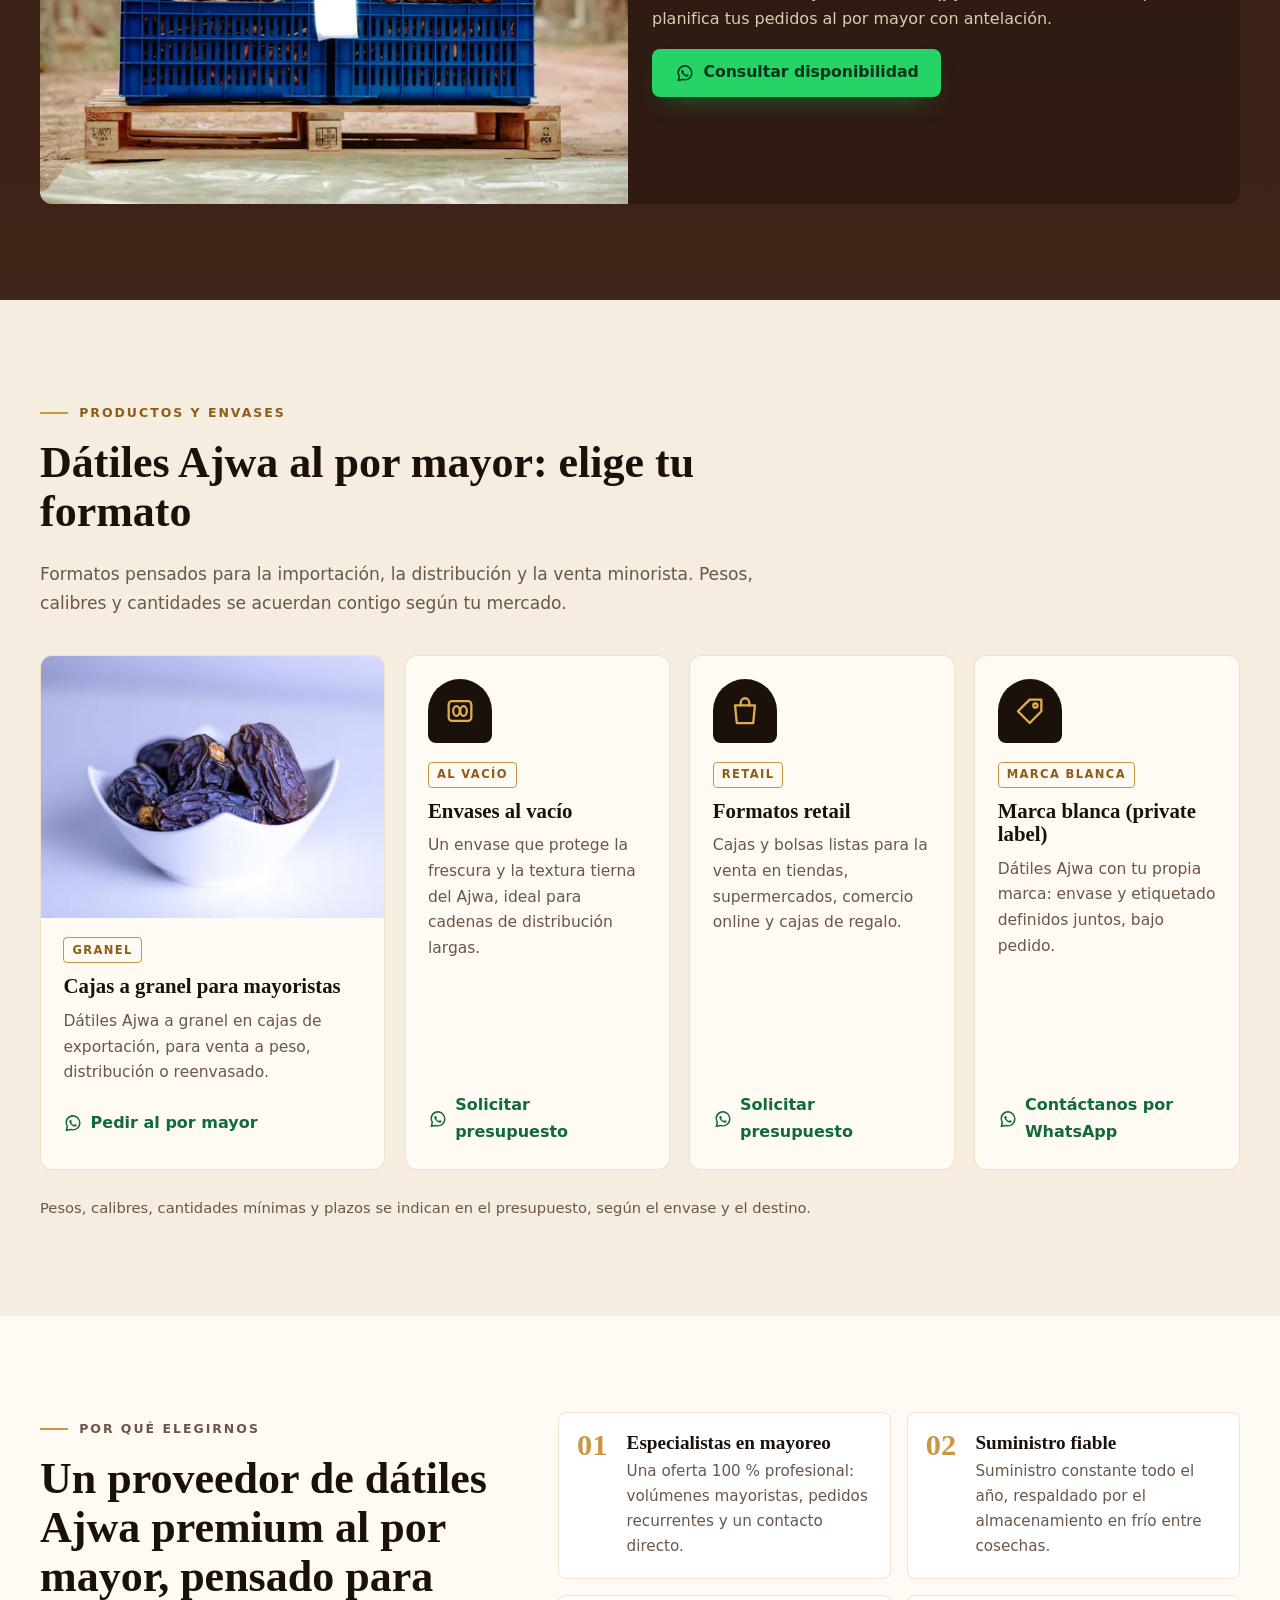
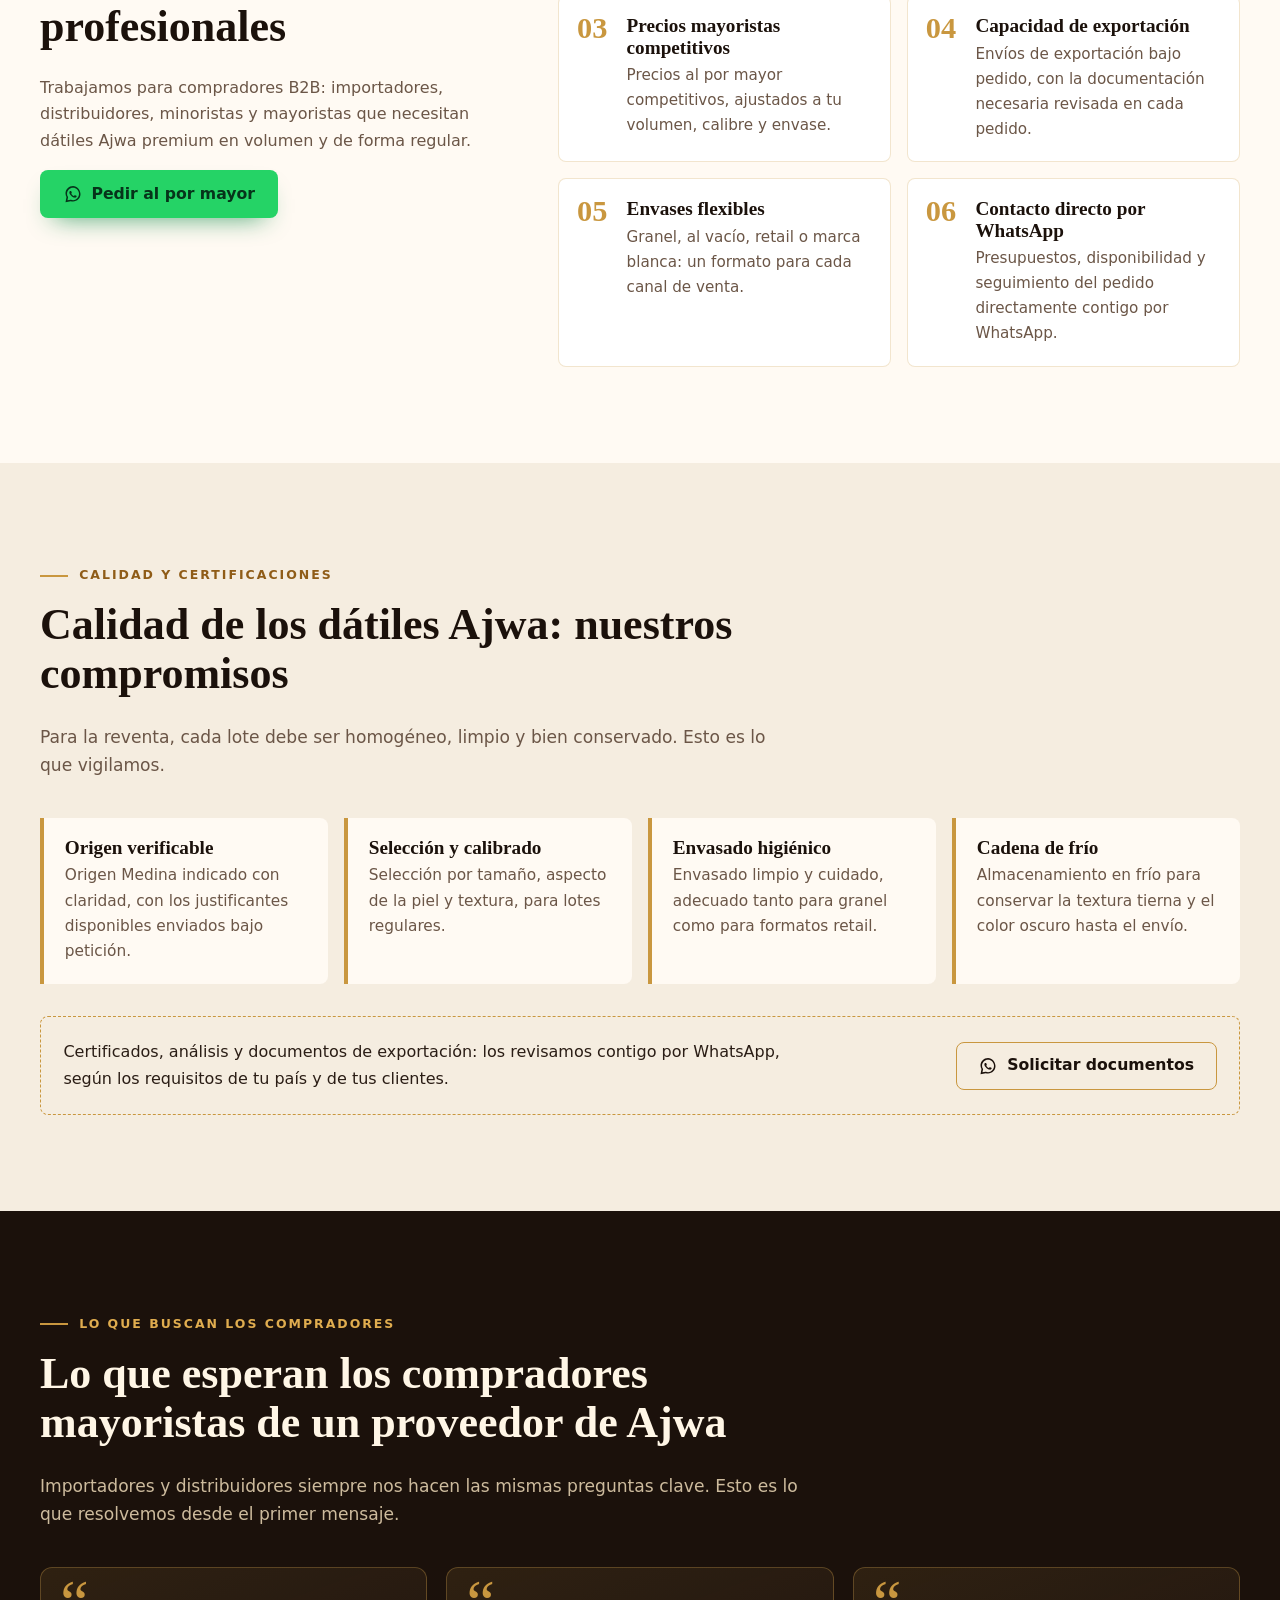
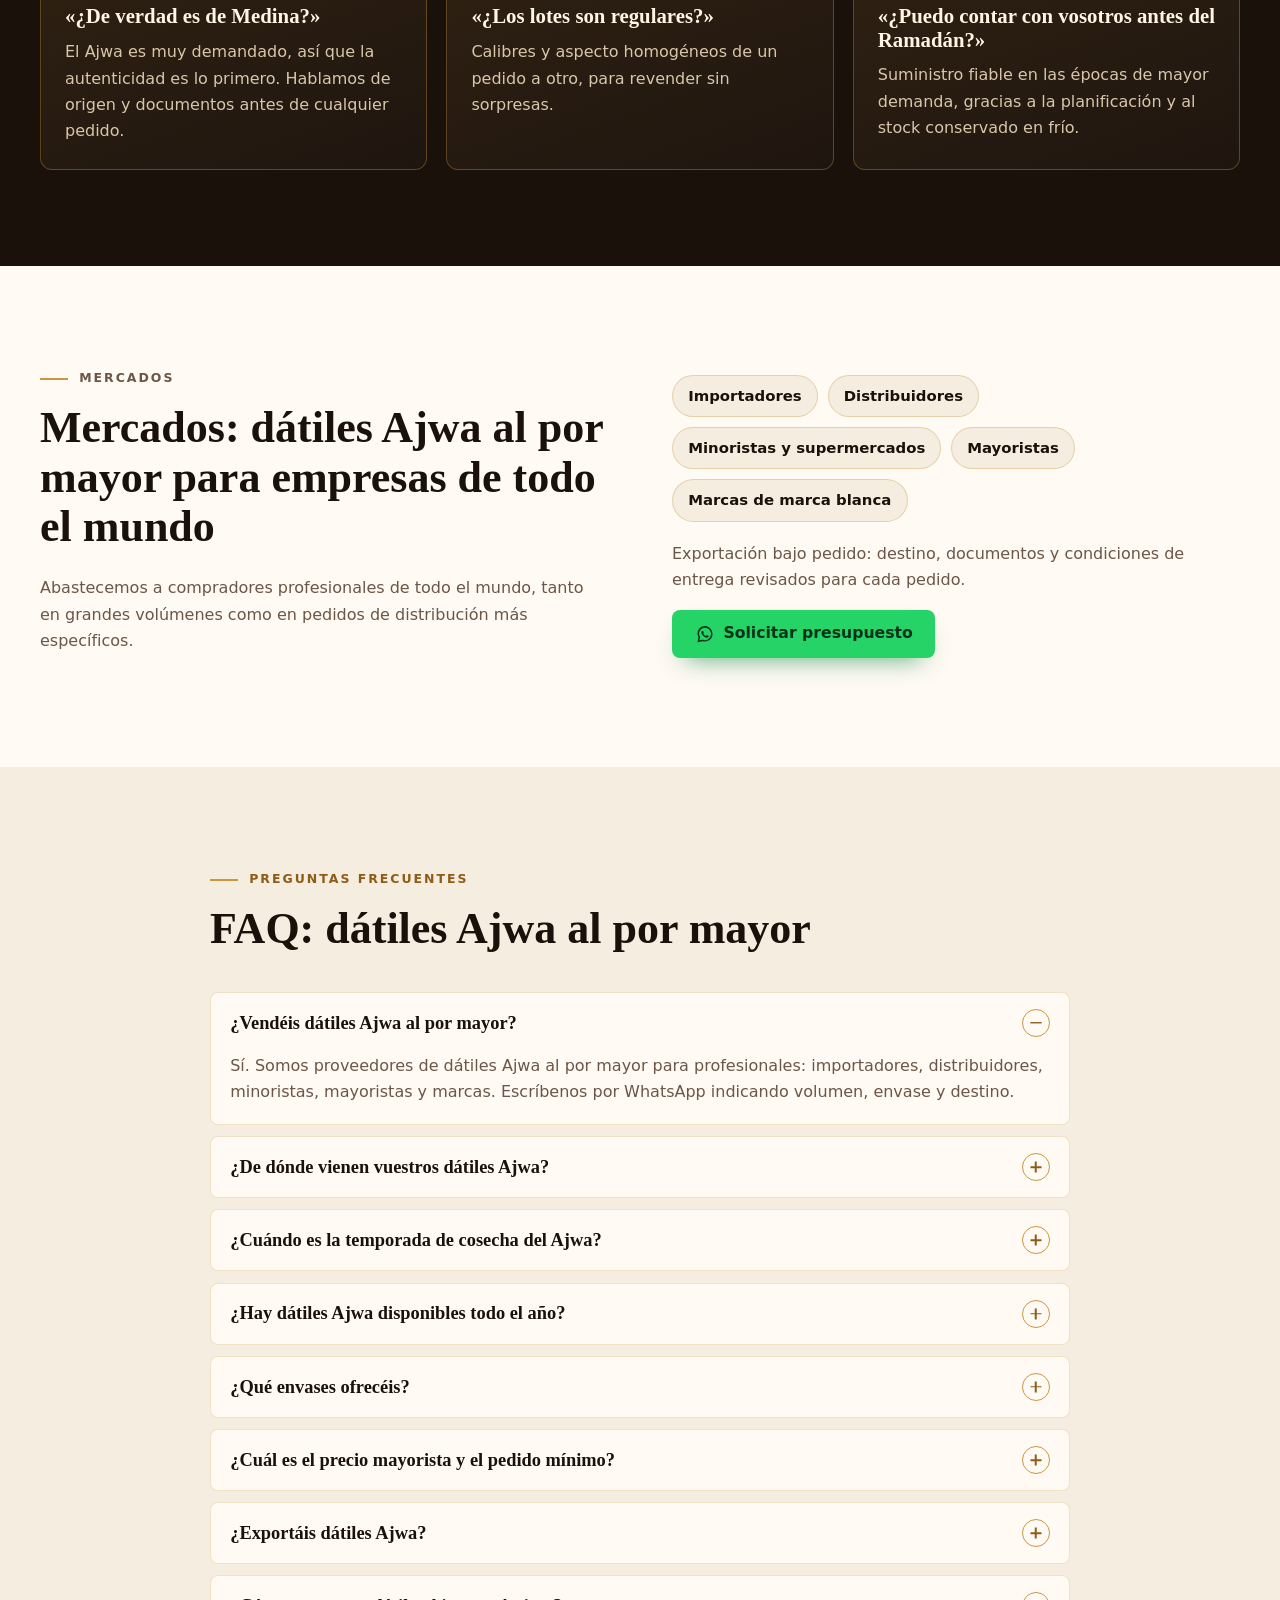
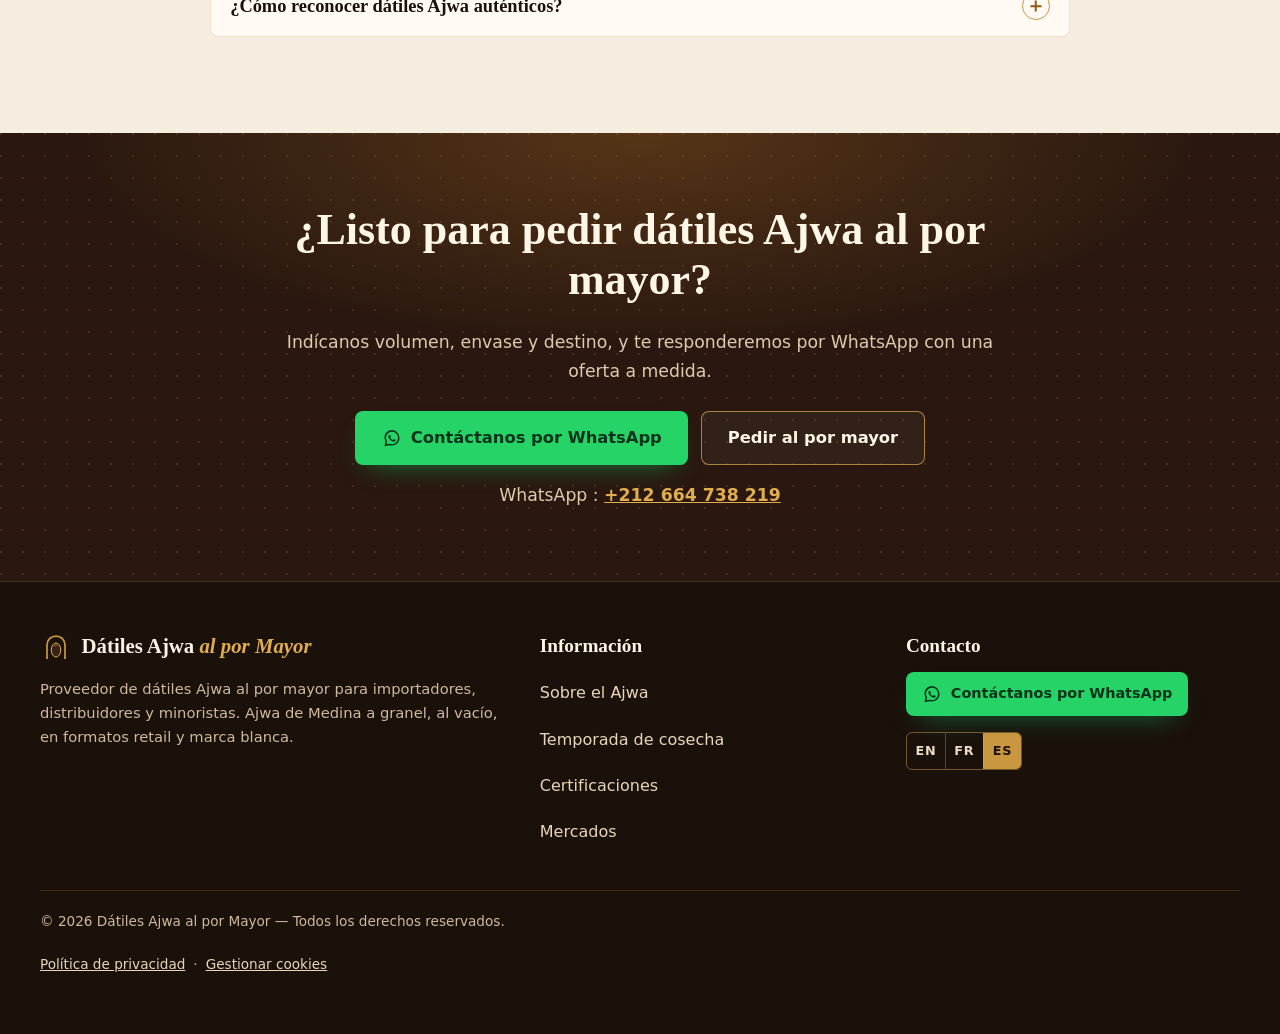
==== commit c3cbeead: "Tracking 4/4: rebuilt /, /fr/, /es/ (consent head block, analytics.js, privacy + manage-cookies foot" ====
--- a/es/index.html
+++ b/es/index.html
@@ -1,13 +1,50 @@
 <!DOCTYPE html>
 <html lang="es">
 <head>
-  <!-- ============================================================
-       GOOGLE TAG MANAGER (HEAD) — emplacement réservé, vide.
-       Collez ici le 1er extrait GTM (<script>…GTM-XXXXXXX…</script>).
-       Aucun outil de suivi n'est installé pour l'instant.
-       ============================================================ -->
-
   <meta charset="utf-8">
+  <!-- Google Ads (AW-18529460502) + Google Analytics 4 (<AJWA_GA4_ID>) via ONE gtag.js, Consent Mode v2 in BASIC mode:
+       gtag.js is NOT loaded before "Accept" -> no cookies and no cookieless pings before consent.
+       Choice stored in localStorage "ajw_cookie_consent_v2" (6 months). Same block on /, /fr/, /es/ and the 3 privacy pages. -->
+  <script>
+    window.dataLayer = window.dataLayer || [];
+    function gtag(){dataLayer.push(arguments);}
+    gtag('consent', 'default', {
+      'analytics_storage': 'denied',
+      'ad_storage': 'denied',
+      'ad_user_data': 'denied',
+      'ad_personalization': 'denied',
+      'wait_for_update': 500
+    });
+    gtag('set', 'url_passthrough', true);
+    gtag('set', 'ads_data_redaction', true);
+    window.AJW_TAGS = { aw: 'AW-18529460502', ga4: '<AJWA_GA4_ID>' };
+    window.ajwGa4Ready = function () { return /^G-[A-Z0-9]+$/.test(window.AJW_TAGS.ga4); };
+    // Loads the single gtag.js loader, only once and only after consent.
+    window.ajwLoadGoogleTag = function () {
+      if (window.__ajwTagLoaded) return;
+      window.__ajwTagLoaded = true;
+      gtag('consent', 'update', {
+        'analytics_storage': 'granted',
+        'ad_storage': 'granted',
+        'ad_user_data': 'granted',
+        'ad_personalization': 'granted'
+      });
+      var s = document.createElement('script');
+      s.async = true;
+      s.id = 'gtag-loader';
+      s.src = 'https://www.googletagmanager.com/gtag/js?id=' + window.AJW_TAGS.aw;
+      document.head.appendChild(s);
+      gtag('js', new Date());
+      if (window.ajwGa4Ready()) gtag('config', window.AJW_TAGS.ga4, {'cookie_expires': 34128000});
+      gtag('config', window.AJW_TAGS.aw);
+    };
+    (function () {
+      try {
+        var c = JSON.parse(localStorage.getItem('ajw_cookie_consent_v2'));
+        if (c && c.v === 'granted' && Date.now() - c.t < 15724800000) window.ajwLoadGoogleTag();
+      } catch (e) {}
+    })();
+  </script>
   <meta name="viewport" content="width=device-width, initial-scale=1, viewport-fit=cover">
   <title>Dátiles Ajwa al por mayor | Proveedor de Ajwa de Medina</title>
   <meta name="description" content="Dátiles Ajwa al por mayor: Ajwa premium de Medina en cajas a granel, envasado al vacío, formatos retail y marca blanca para importadores. Presupuesto por WhatsApp.">
@@ -161,13 +198,6 @@
   </script>
 </head>
 <body>
-  <!-- ============================================================
-       GOOGLE TAG MANAGER (BODY / noscript) — emplacement réservé, vide.
-       Collez ici le 2e extrait GTM (<noscript><iframe …></iframe></noscript>).
-       Chaque lien WhatsApp porte data-cta="whatsapp" + data-cta-location="…"
-       (déclencheur GTM : clic sur a[data-cta="whatsapp"]).
-       ============================================================ -->
-
   <svg width="0" height="0" style="position:absolute" aria-hidden="true" focusable="false"><symbol id="i-wa" viewBox="0 0 32 32"><path fill="currentColor" d="M16.04 3C9.4 3 4 8.33 4 14.9c0 2.1.56 4.15 1.62 5.95L4 29l8.4-1.6a12.2 12.2 0 0 0 3.64.55C22.66 27.95 28 22.62 28 16.05 28 9.48 22.66 3 16.04 3zm0 22.8c-1.13 0-2.24-.18-3.3-.53l-.6-.2-4.98.95.97-4.83-.22-.6a9.6 9.6 0 0 1-1.44-5.1c0-5.3 4.3-9.6 9.57-9.6s9.57 4.3 9.57 9.6-4.3 10.31-9.57 10.31zm5.27-7.07c-.29-.14-1.7-.83-1.96-.92-.27-.1-.46-.14-.65.14-.2.29-.75.92-.92 1.1-.17.2-.34.22-.63.08-.29-.15-1.22-.45-2.32-1.43-.86-.76-1.44-1.7-1.6-1.99-.17-.29-.02-.44.12-.58.13-.13.29-.34.43-.5.15-.18.2-.3.29-.49.1-.19.05-.36-.02-.5-.07-.15-.65-1.56-.89-2.13-.23-.56-.47-.48-.65-.49h-.55c-.19 0-.5.07-.77.36-.26.29-1 .98-1 2.4 0 1.4 1.03 2.77 1.17 2.96.15.19 2.03 3.1 4.92 4.34.69.3 1.22.47 1.64.6.69.22 1.32.19 1.81.12.55-.08 1.7-.69 1.94-1.36.24-.67.24-1.25.17-1.37-.07-.12-.26-.19-.55-.33z"/></symbol></svg>
   <a class="skip" href="#main">Ir al contenido</a>
 
@@ -540,11 +570,13 @@
     </div>
     <div class="container footer__bottom">
       <p>© <span id="year">2026</span> Dátiles Ajwa al por Mayor — Todos los derechos reservados.</p>
+      <p class="legal-links"><a href="privacidad/">Política de privacidad</a> · <button type="button" class="link-btn" data-consent-open>Gestionar cookies</button></p>
     </div>
   </footer>
 
   <a class="wa-float" href="https://wa.me/212664738219?text=Hola%2C%20quisiera%20un%20presupuesto%20de%20d%C3%A1tiles%20Ajwa%20al%20por%20mayor." target="_blank" rel="noopener" data-cta="whatsapp" data-cta-location="floating" aria-label="Contáctanos por WhatsApp (se abre en una pestaña nueva)"><svg viewBox="0 0 32 32" width="30" height="30" aria-hidden="true" focusable="false"><use href="#i-wa"/></svg></a>
 
   <script src="../js/main.js" defer></script>
+  <script src="../js/analytics.js" defer></script>
 </body>
 </html>
--- a/css/style.css
+++ b/css/style.css
@@ -333,3 +333,45 @@
 @media (max-height:500px) and (orientation:landscape){
   .hero__media{max-width:300px}
 }
+
+/* ==========================================================================
+   Cookie banner (js/analytics.js), footer legal links, privacy pages
+   ========================================================================== */
+.legal-links{margin-top:.6rem!important;display:flex;flex-wrap:wrap;align-items:center;gap:0 .5rem}
+.legal-links a,.link-btn{color:#e6d6ba;display:inline-flex;align-items:center;min-height:44px}
+.legal-links a:hover,.link-btn:hover{color:var(--gold-2)}
+.link-btn{background:none;border:0;padding:0;font:inherit;text-decoration:underline;cursor:pointer}
+.legal .link-btn{color:var(--gold-deep);min-height:0;display:inline}
+.legal{padding:3rem 0 4rem}
+.legal h1{font-size:clamp(2rem,6vw,3rem)}
+.legal h2{font-size:clamp(1.35rem,3.6vw,1.7rem);margin-top:2rem}
+.legal__updated{color:var(--muted);font-size:.92rem}
+.legal ul{padding-left:1.2rem}
+.legal li{margin:.35rem 0}
+.legal ul li{list-style:disc}
+.table-wrap{overflow-x:auto;-webkit-overflow-scrolling:touch;margin:1rem 0}
+.legal table{border-collapse:collapse;width:100%;min-width:520px;font-size:.92rem}
+.legal th,.legal td{border:1px solid var(--sand-2);padding:.55rem .7rem;text-align:left;vertical-align:top}
+.legal th{background:var(--sand)}
+.legal code{font-size:.88em;background:var(--sand);padding:.05em .3em;border-radius:4px;overflow-wrap:anywhere}
+.legal__back{margin-top:2.5rem}
+.footer--legal{padding-top:1rem}
+.footer--legal .footer__bottom{margin-top:0;border-top:0}
+.page-legal .header__actions{margin-left:auto}
+
+/* Cookie banner — append to css/style.css. Both buttons have equal prominence (same size, same weight). */
+.cookie-banner{position:fixed;left:16px;right:16px;bottom:16px;z-index:1000;max-width:760px;margin:0 auto;
+  background:var(--paper);color:var(--text);border:1px solid var(--line);border-radius:var(--r);
+  box-shadow:var(--shadow);padding:16px 18px;display:flex;flex-wrap:wrap;gap:12px 18px;align-items:center;font:15px/1.5 var(--sans)}
+.cookie-banner[hidden]{display:none}
+.cookie-banner p{margin:0;flex:1 1 320px}
+.cookie-banner a{color:var(--gold-deep);text-decoration:underline}
+.cookie-actions{display:flex;gap:10px;flex:0 0 auto}
+.btn-cookie{min-width:112px;padding:10px 16px;border-radius:var(--r);font:600 15px/1 var(--sans);cursor:pointer;
+  border:1px solid var(--ink);background:var(--paper);color:var(--ink)}
+.btn-cookie-accept{background:var(--ink);color:var(--paper)}
+.btn-cookie:focus-visible{outline:3px solid var(--gold);outline-offset:2px}
+@media (max-width:560px){.cookie-actions{width:100%}.btn-cookie{flex:1}}
+/* Site additions: iPhone safe area + 44px tap targets */
+.cookie-banner{left:calc(16px + env(safe-area-inset-left,0px));right:calc(16px + env(safe-area-inset-right,0px));bottom:calc(16px + env(safe-area-inset-bottom,0px))}
+.btn-cookie{min-height:44px}
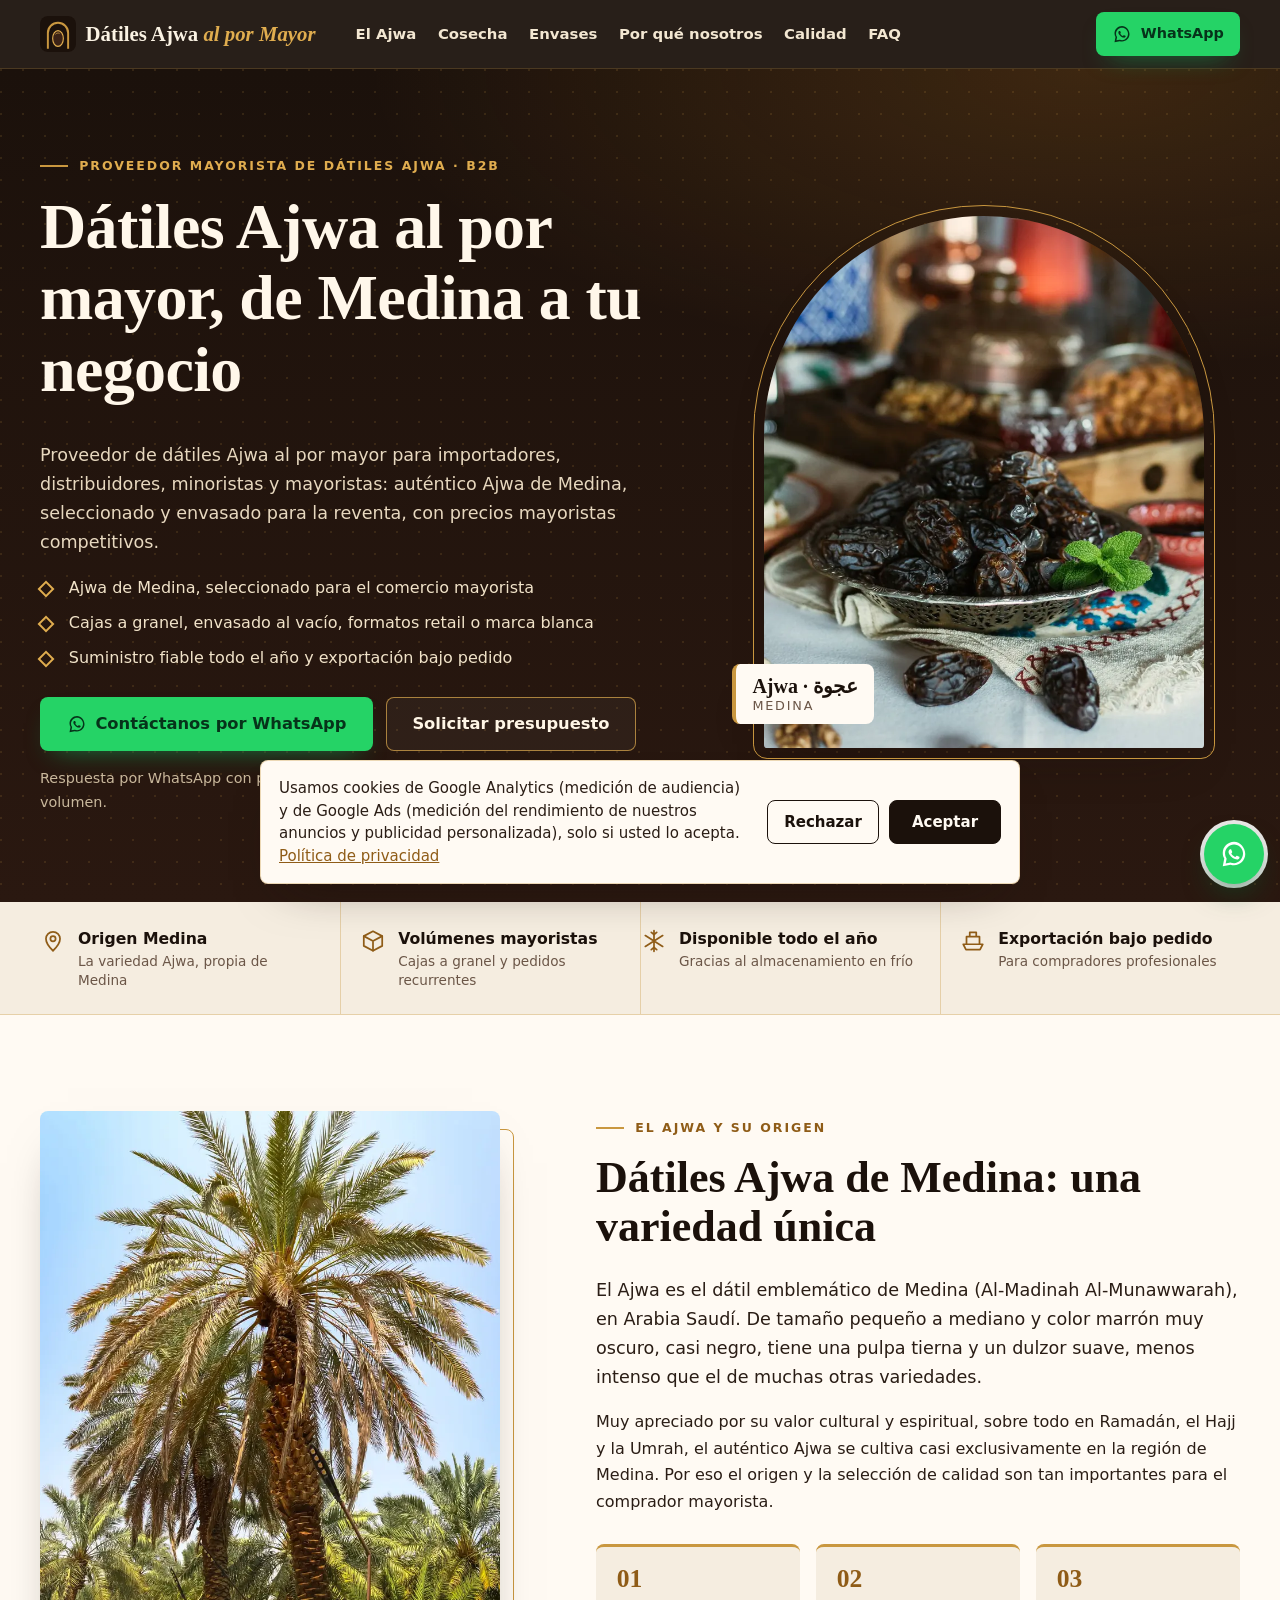
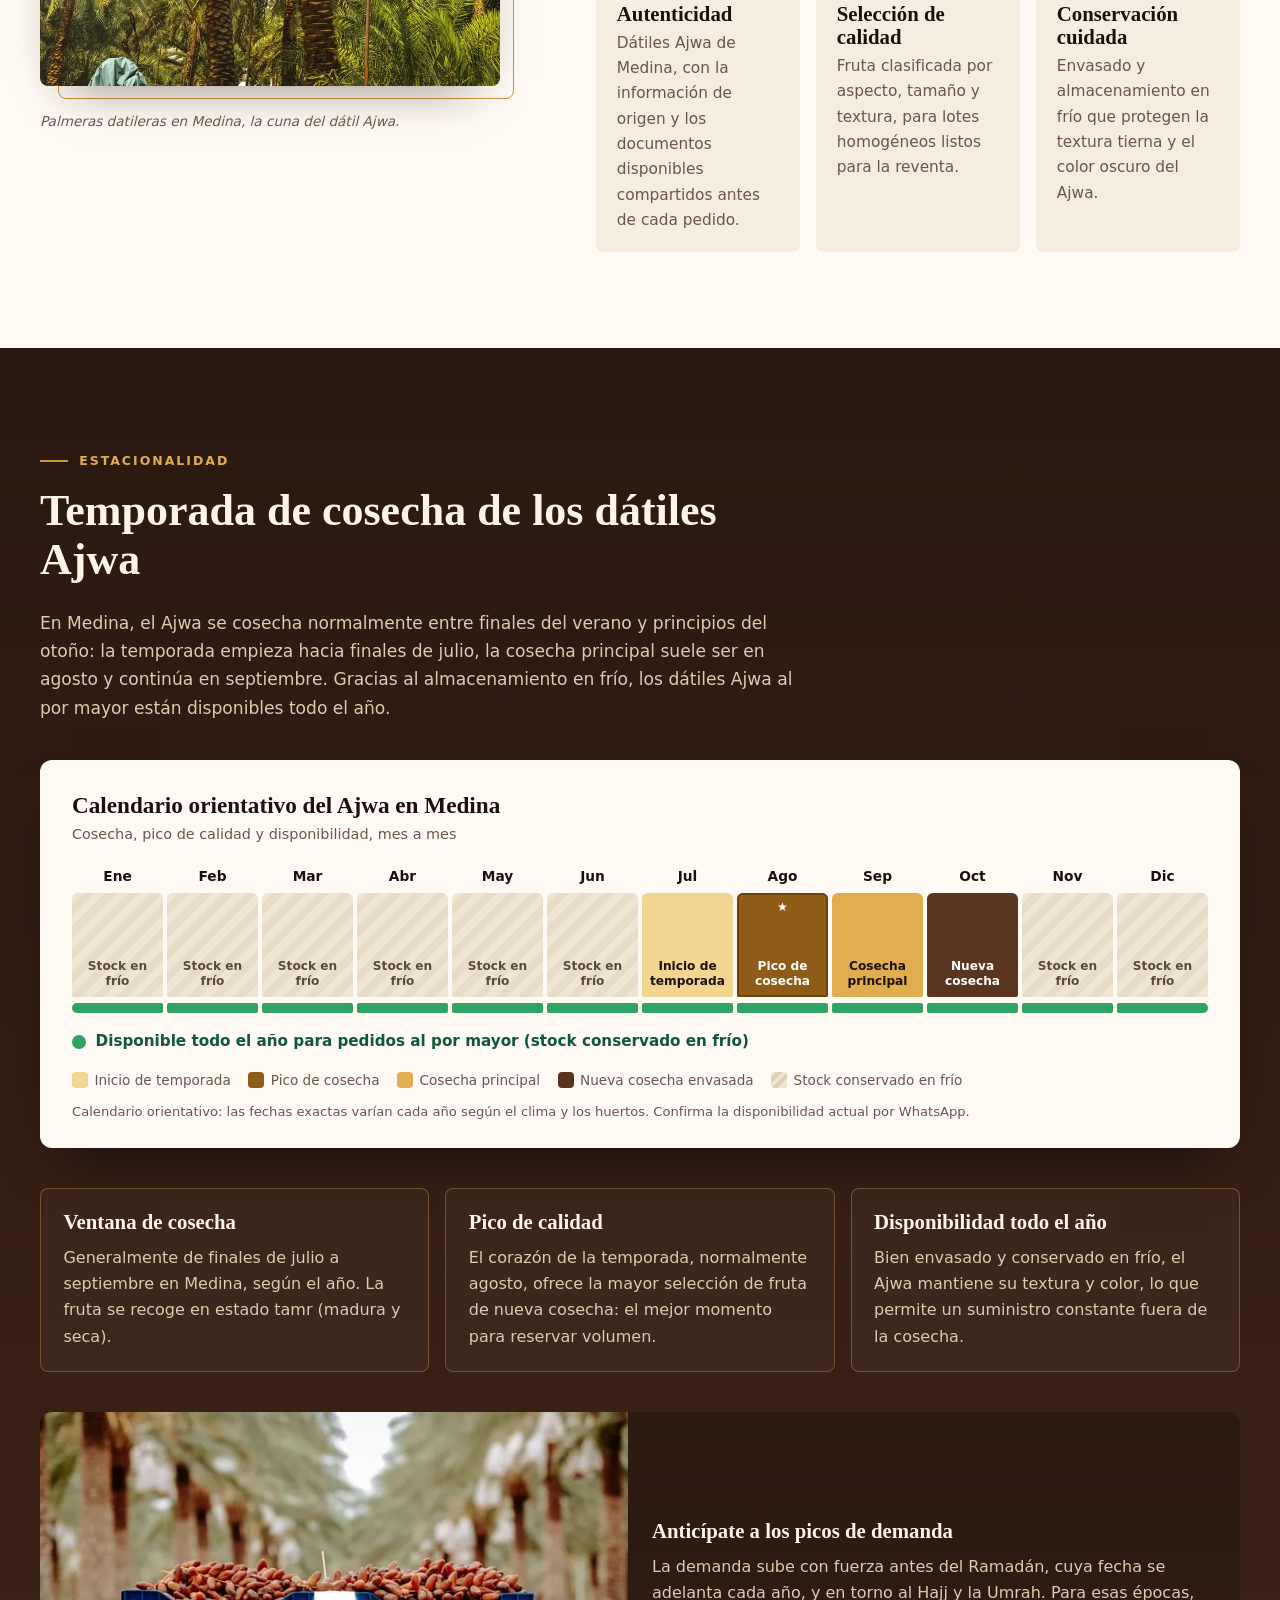
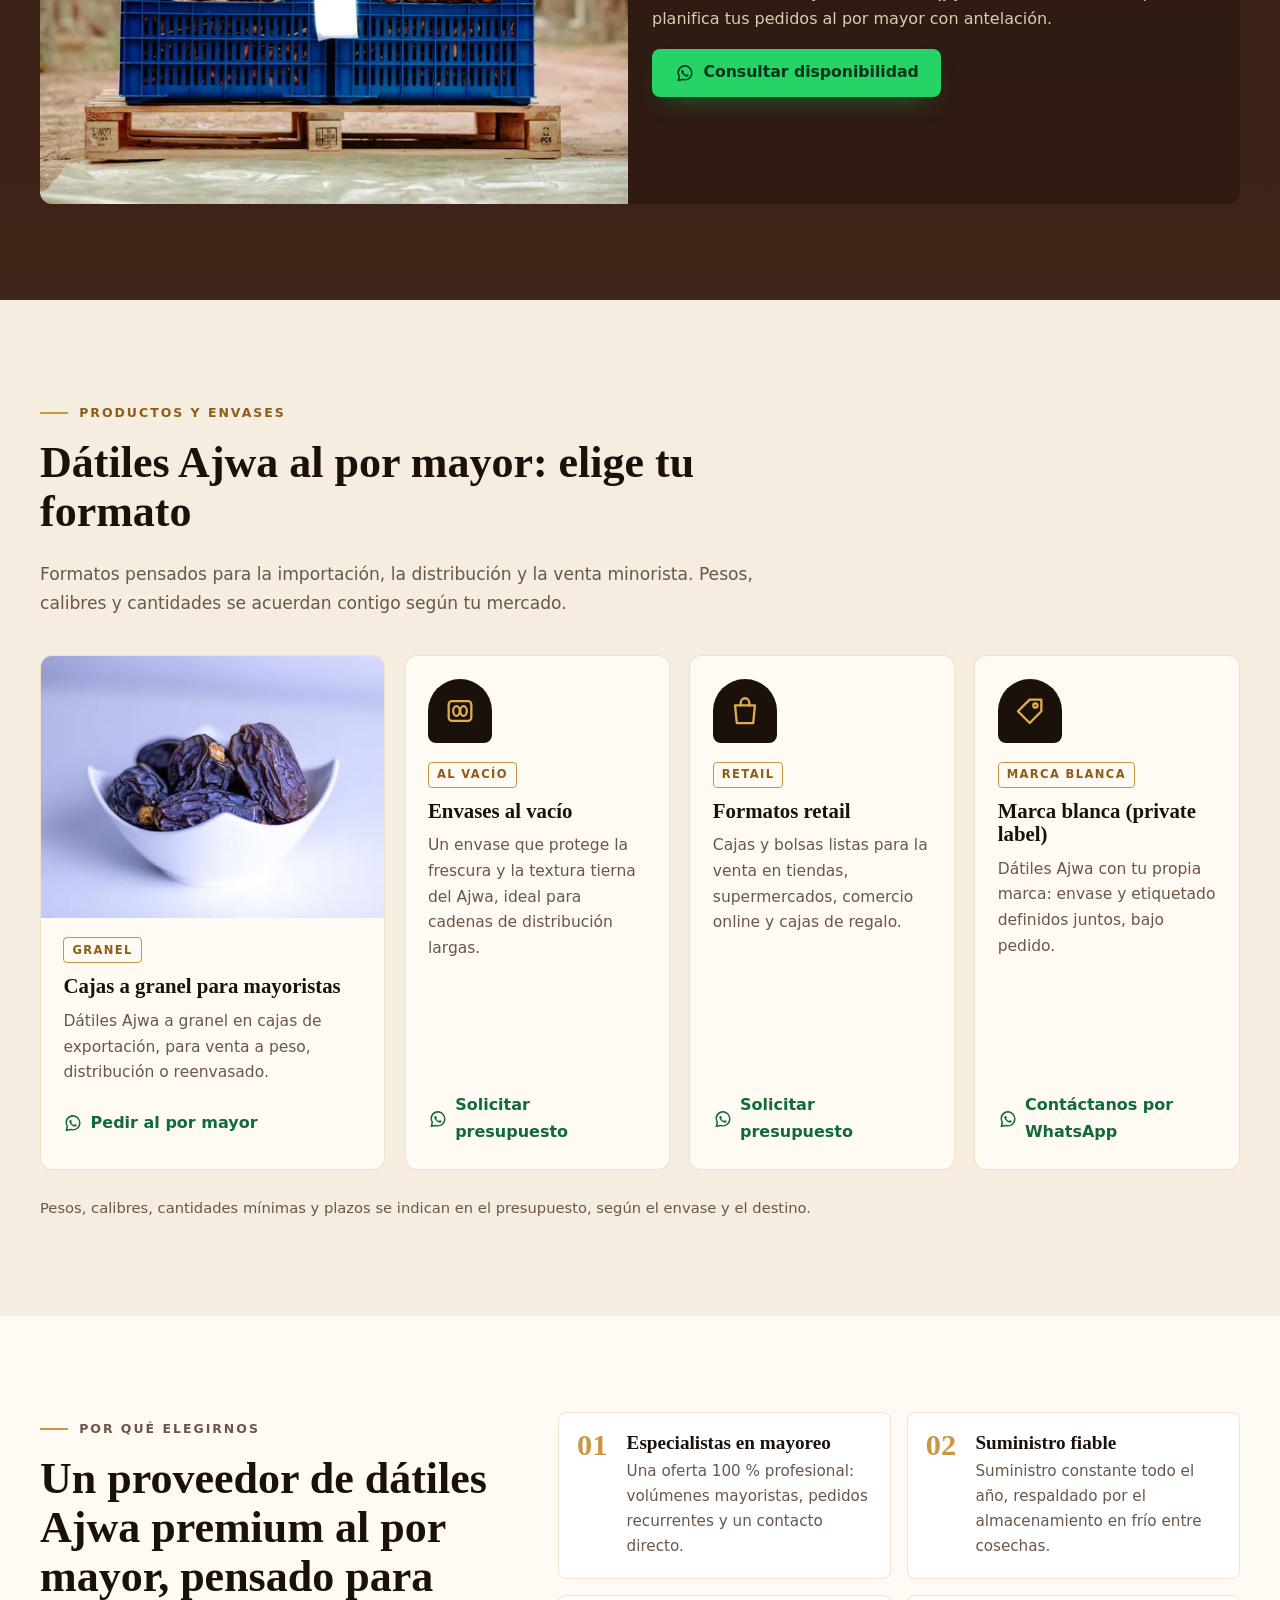
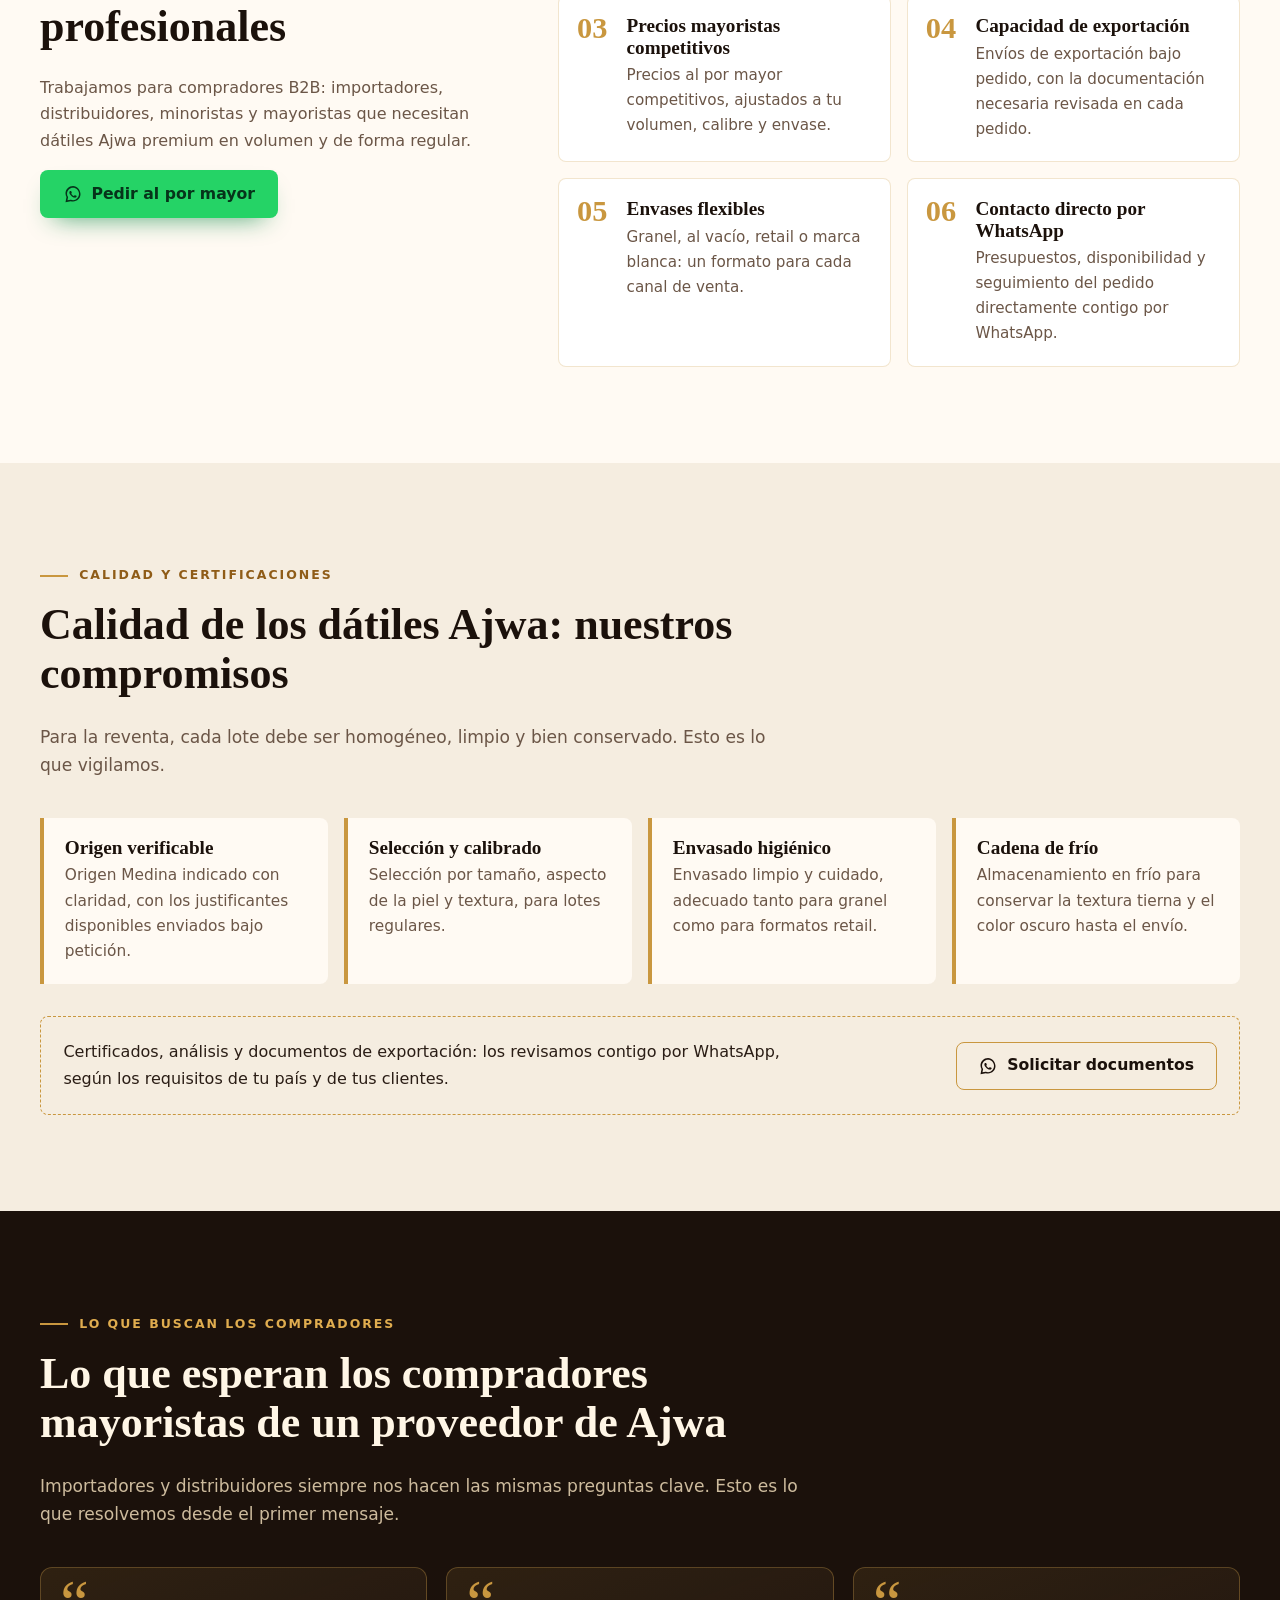
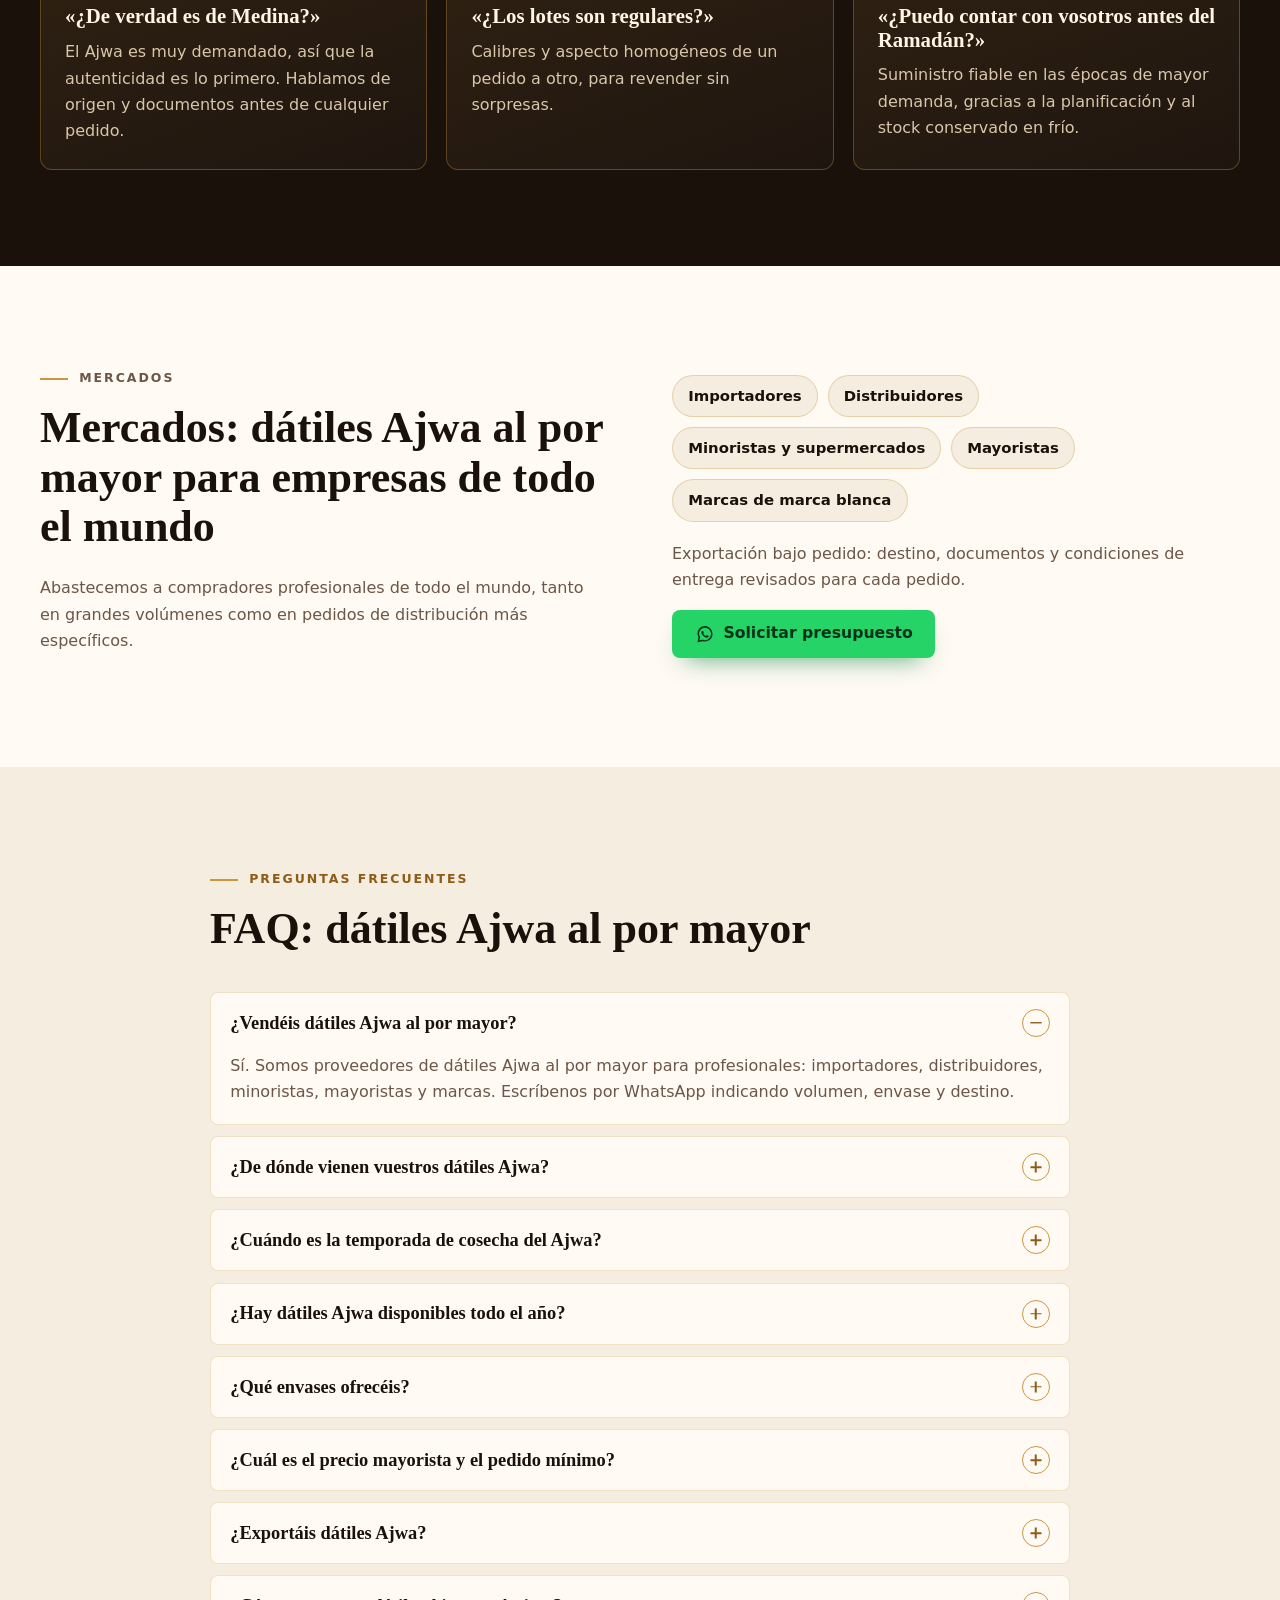
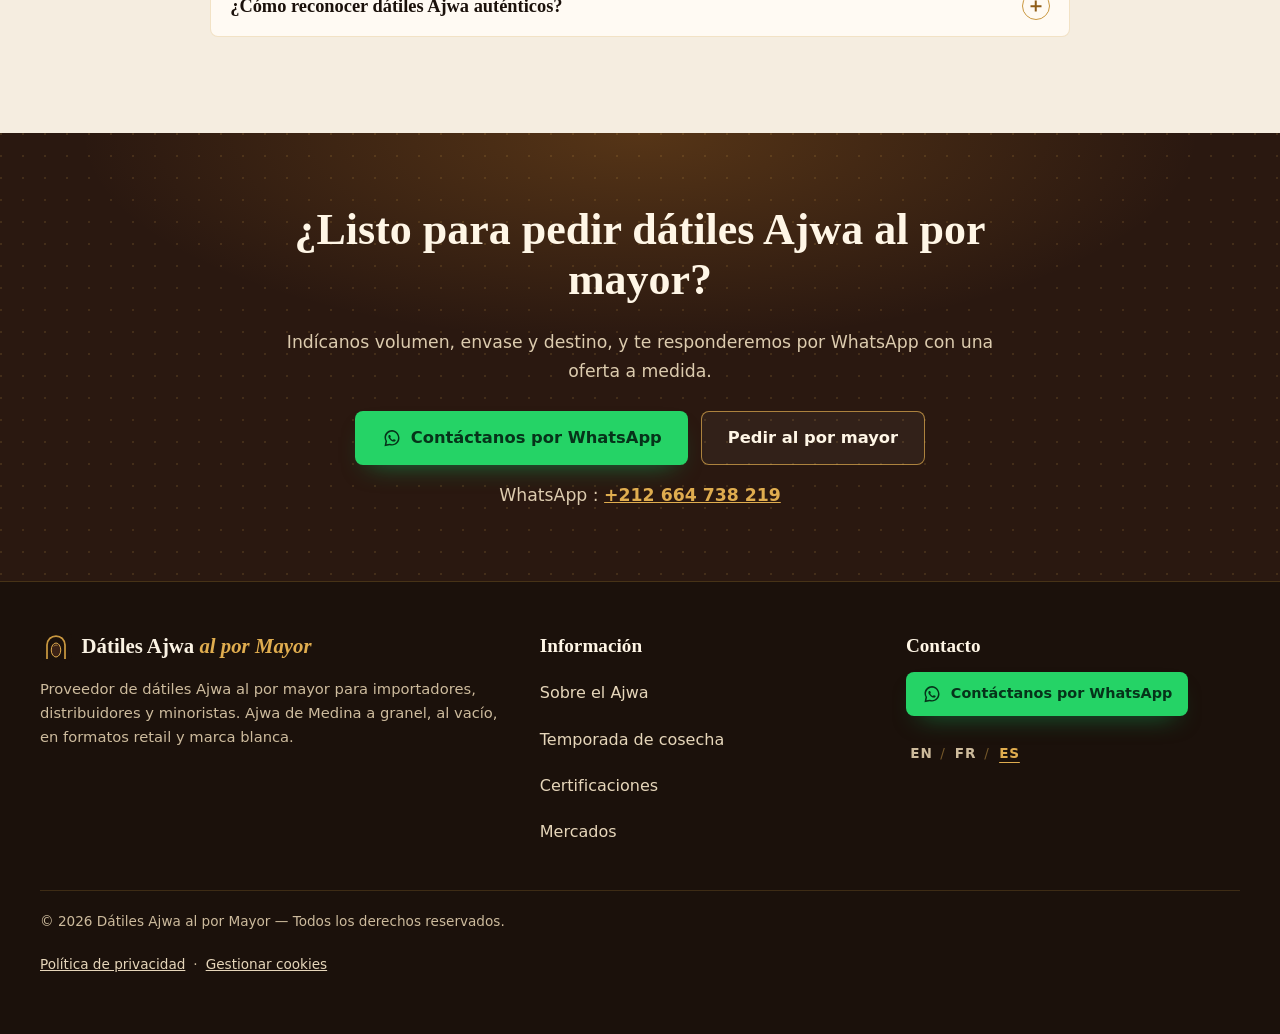
==== commit 99e2a64f: "Tracking 8: rebuilt /, /fr/, /es/ (region consent head, gtag for all, no header language switcher, f" ====
--- a/es/index.html
+++ b/es/index.html
@@ -2,49 +2,46 @@
 <html lang="es">
 <head>
   <meta charset="utf-8">
-  <!-- Google Ads (AW-18529460502) + Google Analytics 4 (<AJWA_GA4_ID>) via ONE gtag.js, Consent Mode v2 in BASIC mode:
-       gtag.js is NOT loaded before "Accept" -> no cookies and no cookieless pings before consent.
-       Choice stored in localStorage "ajw_cookie_consent_v2" (6 months). Same block on /, /fr/, /es/ and the 3 privacy pages. -->
+  <!-- Google Ads (AW-18529460502) + Google Analytics 4 (<AJWA_GA4_ID>), one gtag.js loaded for everyone.
+       Consent Mode v2, region-specific: denied by default in the EEA, the UK and Switzerland (banner shown there
+       by js/analytics.js after a /api/geo check), granted elsewhere. Choice kept in localStorage "ajw_cookie_consent_v2". -->
   <script>
     window.dataLayer = window.dataLayer || [];
     function gtag(){dataLayer.push(arguments);}
+    window.AJW_CONSENT_REGIONS = ['AT','BE','BG','HR','CY','CZ','DK','EE','FI','FR','DE','GR','HU','IE','IT','LV','LT','LU','MT','NL','PL','PT','RO','SK','SI','ES','SE','IS','LI','NO','GB','CH'];
     gtag('consent', 'default', {
       'analytics_storage': 'denied',
       'ad_storage': 'denied',
       'ad_user_data': 'denied',
       'ad_personalization': 'denied',
+      'region': window.AJW_CONSENT_REGIONS,
       'wait_for_update': 500
     });
+    gtag('consent', 'default', {
+      'analytics_storage': 'granted',
+      'ad_storage': 'granted',
+      'ad_user_data': 'granted',
+      'ad_personalization': 'granted'
+    });
+    gtag('set', 'ads_data_redaction', true);
     gtag('set', 'url_passthrough', true);
-    gtag('set', 'ads_data_redaction', true);
-    window.AJW_TAGS = { aw: 'AW-18529460502', ga4: '<AJWA_GA4_ID>' };
-    window.ajwGa4Ready = function () { return /^G-[A-Z0-9]+$/.test(window.AJW_TAGS.ga4); };
-    // Loads the single gtag.js loader, only once and only after consent.
-    window.ajwLoadGoogleTag = function () {
-      if (window.__ajwTagLoaded) return;
-      window.__ajwTagLoaded = true;
-      gtag('consent', 'update', {
-        'analytics_storage': 'granted',
-        'ad_storage': 'granted',
-        'ad_user_data': 'granted',
-        'ad_personalization': 'granted'
-      });
-      var s = document.createElement('script');
-      s.async = true;
-      s.id = 'gtag-loader';
-      s.src = 'https://www.googletagmanager.com/gtag/js?id=' + window.AJW_TAGS.aw;
-      document.head.appendChild(s);
-      gtag('js', new Date());
-      if (window.ajwGa4Ready()) gtag('config', window.AJW_TAGS.ga4, {'cookie_expires': 34128000});
-      gtag('config', window.AJW_TAGS.aw);
-    };
     (function () {
       try {
         var c = JSON.parse(localStorage.getItem('ajw_cookie_consent_v2'));
-        if (c && c.v === 'granted' && Date.now() - c.t < 15724800000) window.ajwLoadGoogleTag();
+        if (c && (c.v === 'granted' || c.v === 'denied') && Date.now() - c.t < 15724800000) {
+          gtag('consent', 'update', {
+            'analytics_storage': c.v, 'ad_storage': c.v, 'ad_user_data': c.v, 'ad_personalization': c.v
+          });
+        }
       } catch (e) {}
     })();
+    window.AJW_TAGS = { aw: 'AW-18529460502', ga4: '<AJWA_GA4_ID>' };
+    window.ajwGa4Ready = function () { return /^G-[A-Z0-9]+$/.test(window.AJW_TAGS.ga4); };
+    gtag('js', new Date());
+    if (window.ajwGa4Ready()) gtag('config', window.AJW_TAGS.ga4, {'cookie_expires': 34128000});
+    gtag('config', window.AJW_TAGS.aw);
   </script>
+  <script async src="https://www.googletagmanager.com/gtag/js?id=AW-18529460502"></script>
   <meta name="viewport" content="width=device-width, initial-scale=1, viewport-fit=cover">
   <title>Dátiles Ajwa al por mayor | Proveedor de Ajwa de Medina</title>
   <meta name="description" content="Dátiles Ajwa al por mayor: Ajwa premium de Medina en cajas a granel, envasado al vacío, formatos retail y marca blanca para importadores. Presupuesto por WhatsApp.">
@@ -78,7 +75,7 @@
   <link rel="icon" href="../favicon.svg" type="image/svg+xml">
   <link rel="apple-touch-icon" href="../images/apple-touch-icon.png">
   <link rel="preload" as="image" href="../images/dattes-ajwa-en-gros-800.webp" imagesrcset="../images/dattes-ajwa-en-gros-480.webp 480w, ../images/dattes-ajwa-en-gros-800.webp 800w" imagesizes="(min-width: 960px) 40vw, 88vw" fetchpriority="high">
-  <link rel="stylesheet" href="../css/style.css">
+  <link rel="stylesheet" href="../css/style.css?v=20261028">
 
   <script type="application/ld+json">
 {
@@ -216,11 +213,6 @@
         <a href="#faq">FAQ</a>
       </nav>
       <div class="header__actions">
-        <nav class="lang" aria-label="Elegir idioma">
-          <a href="../" hreflang="en" lang="en">EN</a>
-          <a href="../fr/" hreflang="fr" lang="fr">FR</a>
-          <a href="./" hreflang="es" lang="es" aria-current="page">ES</a>
-        </nav>
         <a class="btn btn--wa btn--sm header__wa" href="https://wa.me/212664738219?text=Hola%2C%20quisiera%20un%20presupuesto%20de%20d%C3%A1tiles%20Ajwa%20al%20por%20mayor." target="_blank" rel="noopener" data-cta="whatsapp" data-cta-location="header"><svg class="i-wa" viewBox="0 0 32 32" width="20" height="20" aria-hidden="true" focusable="false"><use href="#i-wa"/></svg><span>WhatsApp</span></a>
         <button class="burger" type="button" aria-controls="nav" aria-expanded="false" aria-label="Abrir menú"><span></span><span></span><span></span></button>
       </div>
@@ -576,7 +568,7 @@
 
   <a class="wa-float" href="https://wa.me/212664738219?text=Hola%2C%20quisiera%20un%20presupuesto%20de%20d%C3%A1tiles%20Ajwa%20al%20por%20mayor." target="_blank" rel="noopener" data-cta="whatsapp" data-cta-location="floating" aria-label="Contáctanos por WhatsApp (se abre en una pestaña nueva)"><svg viewBox="0 0 32 32" width="30" height="30" aria-hidden="true" focusable="false"><use href="#i-wa"/></svg></a>
 
-  <script src="../js/main.js" defer></script>
-  <script src="../js/analytics.js" defer></script>
+  <script src="../js/main.js?v=20261028" defer></script>
+  <script src="../js/analytics.js?v=20261028" defer></script>
 </body>
 </html>
--- a/css/style.css
+++ b/css/style.css
@@ -375,3 +375,11 @@
 /* Site additions: iPhone safe area + 44px tap targets */
 .cookie-banner{left:calc(16px + env(safe-area-inset-left,0px));right:calc(16px + env(safe-area-inset-right,0px));bottom:calc(16px + env(safe-area-inset-bottom,0px))}
 .btn-cookie{min-height:44px}
+/* Language links: header switcher removed (Jose, 28 Oct 2026); discreet EN / FR / ES text links in the footer only */
+.lang.lang--footer{display:flex;align-items:center;gap:0;margin-top:1rem;border:0;border-radius:0;overflow:visible;font-size:.85rem}
+.lang.lang--footer a{min-width:44px;min-height:44px;padding:0 .4rem;background:none;color:#cdbb9c;font-weight:600;letter-spacing:.06em;font-size:.85rem}
+.lang.lang--footer a:first-child{margin-left:-.4rem}
+.lang.lang--footer a+a{border-left:0;position:relative}
+.lang.lang--footer a+a::before{content:"/";position:absolute;left:-.2rem;color:rgba(224,173,79,.45);font-weight:400}
+.lang.lang--footer a[aria-current="page"]{background:none;color:var(--gold-2);text-decoration:underline;text-underline-offset:4px}
+.lang.lang--footer a:hover:not([aria-current]){background:none;color:#fff6e6;text-decoration:underline}
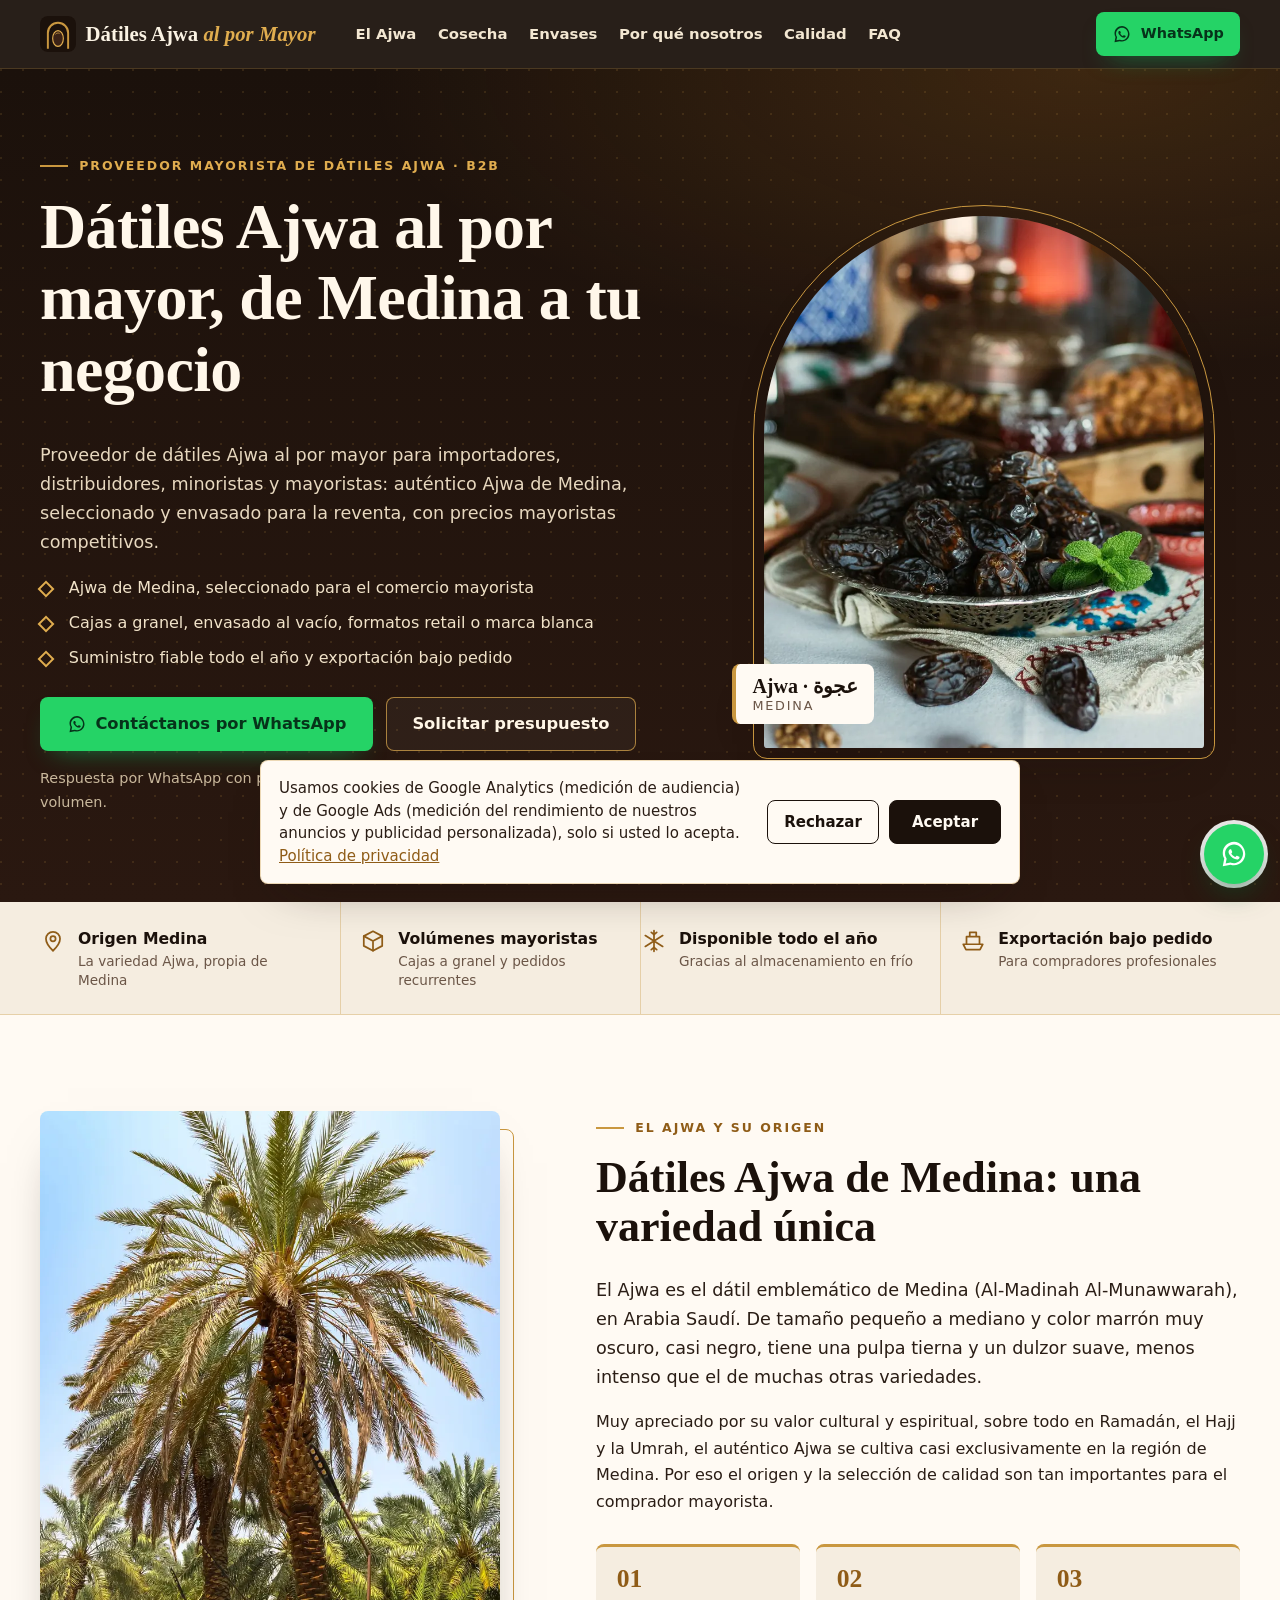
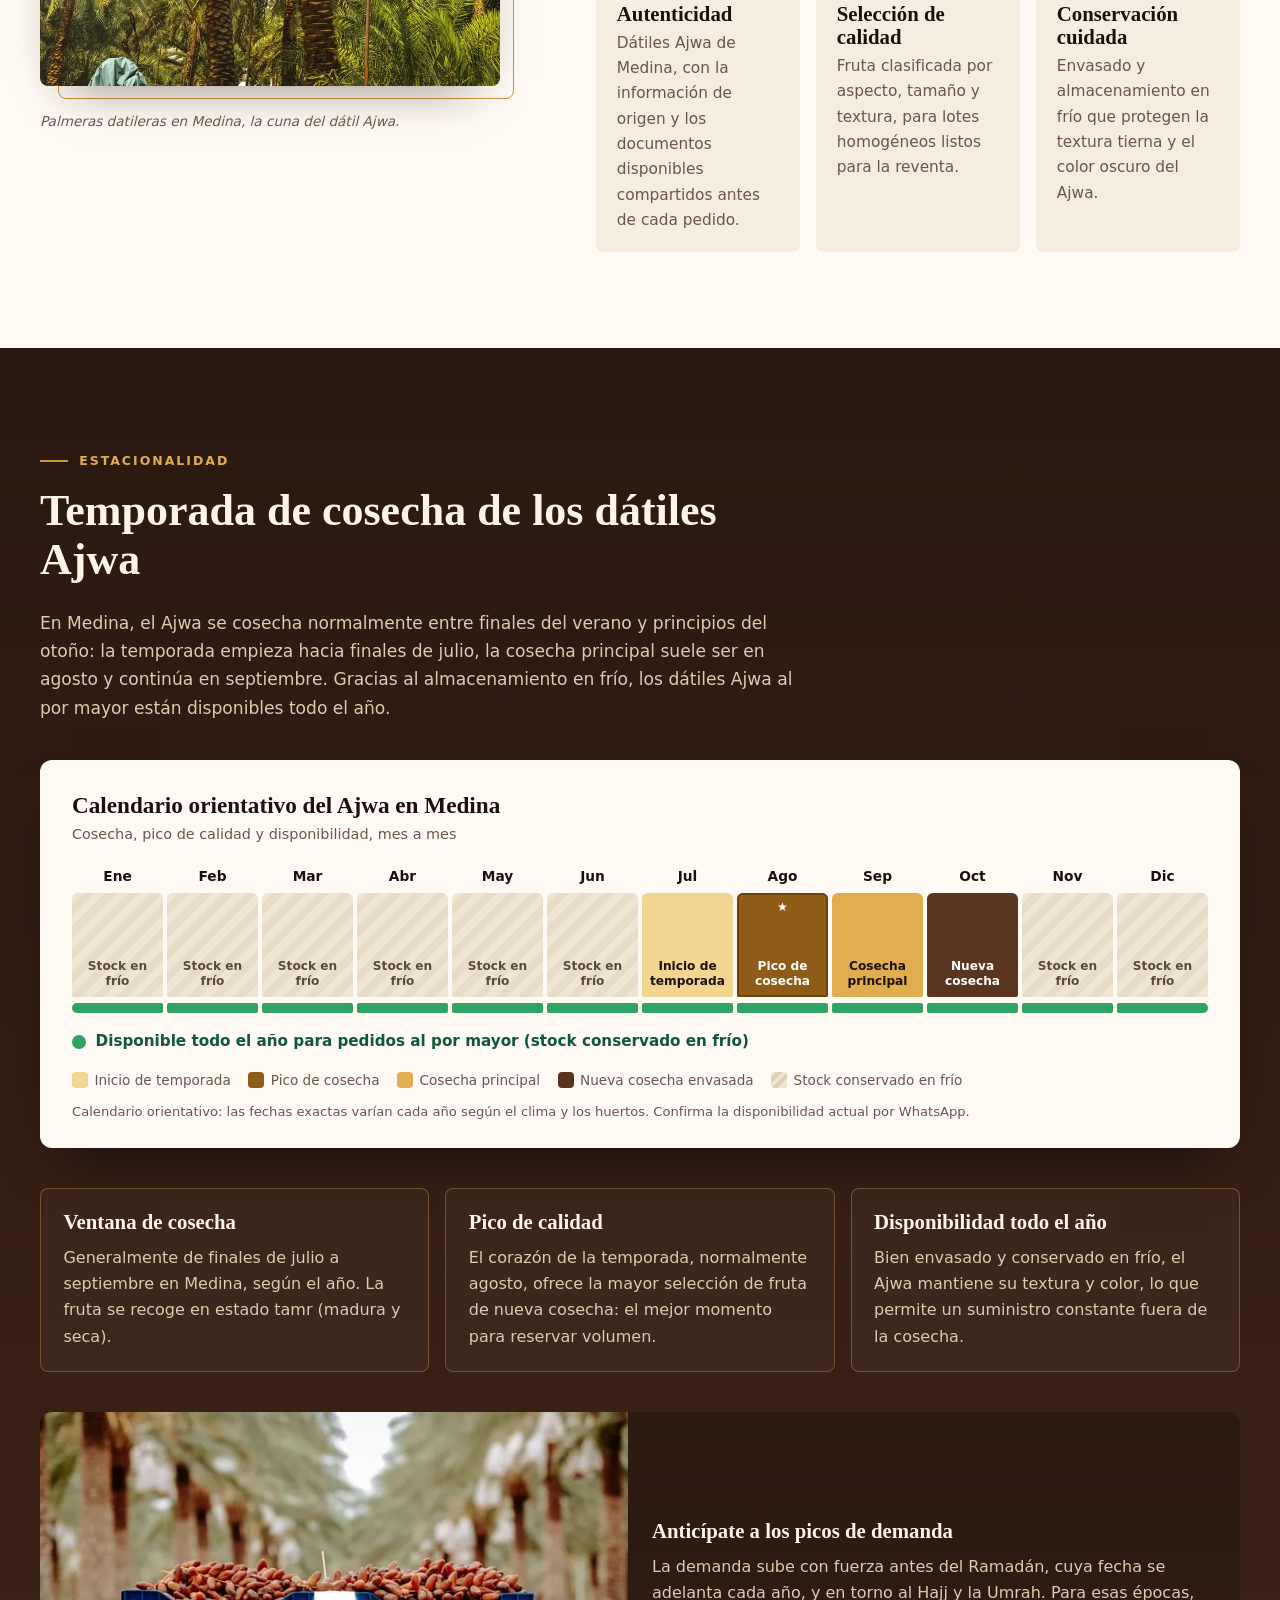
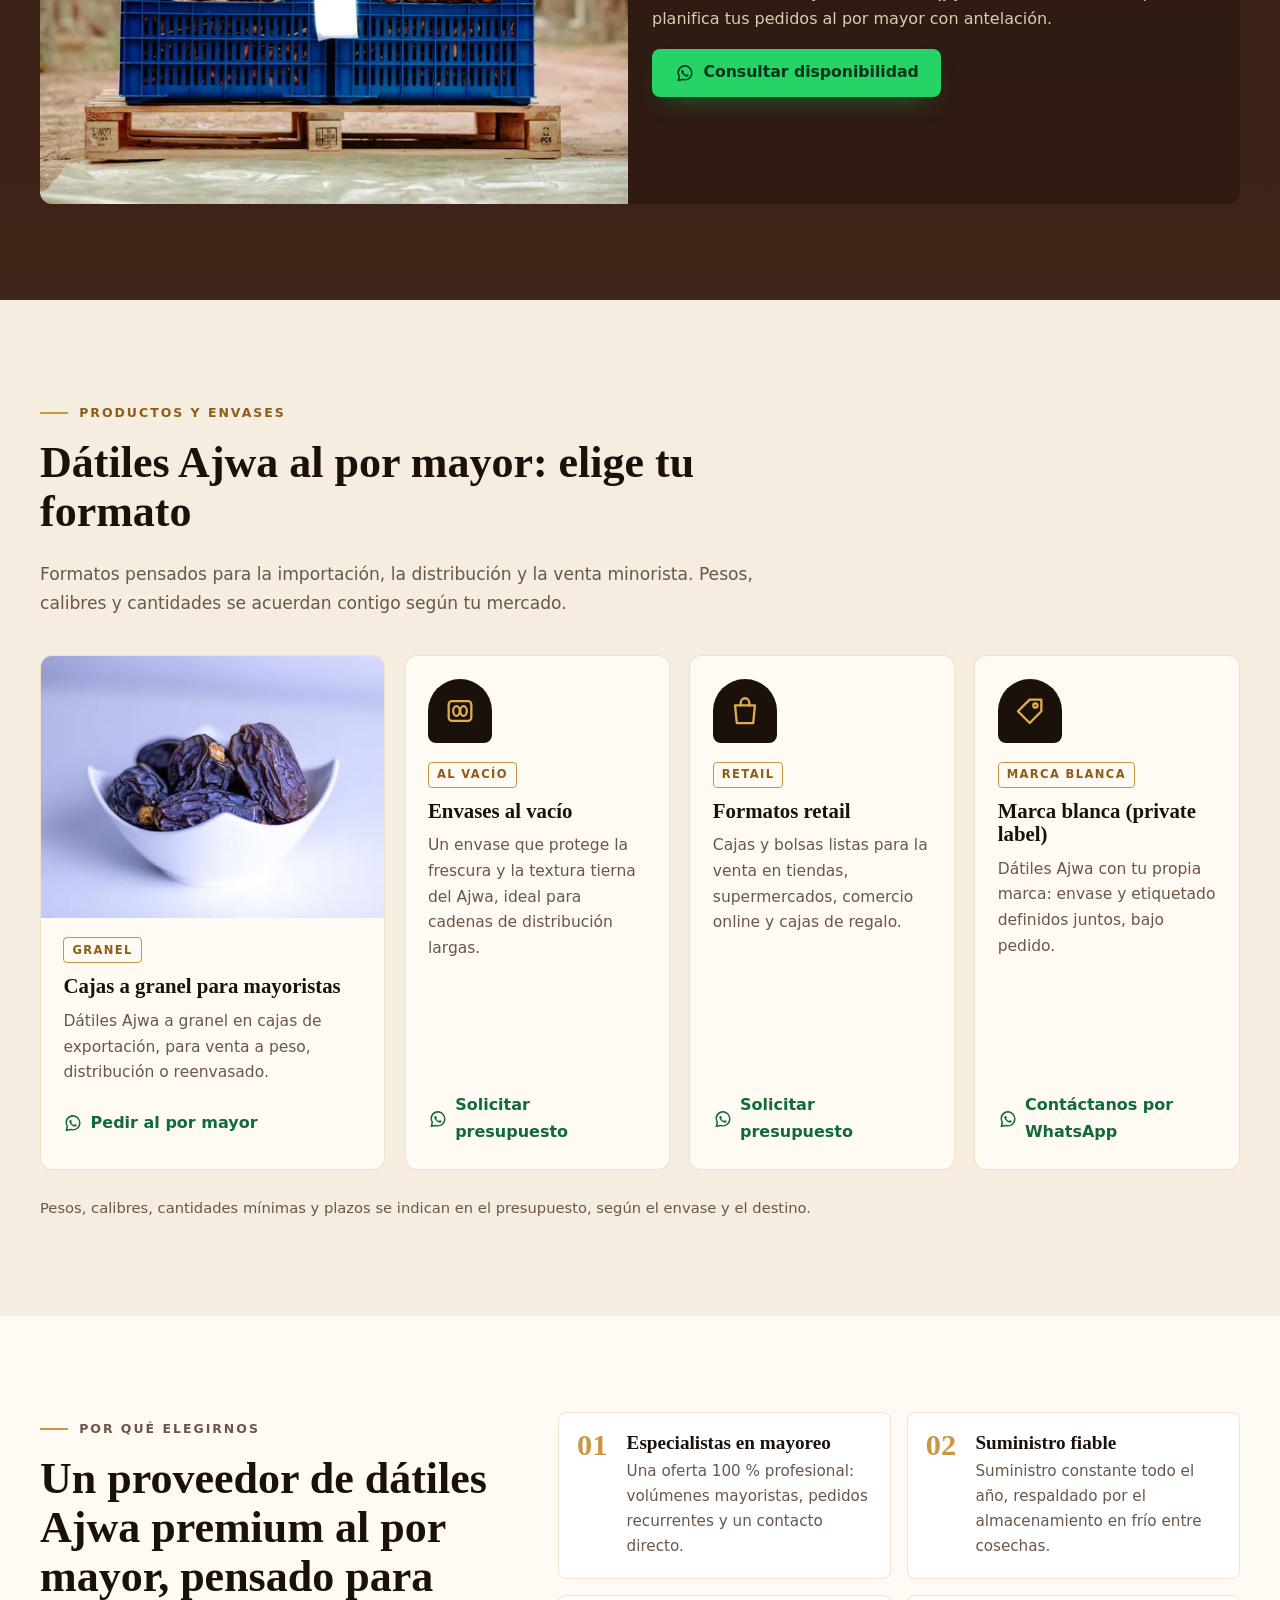
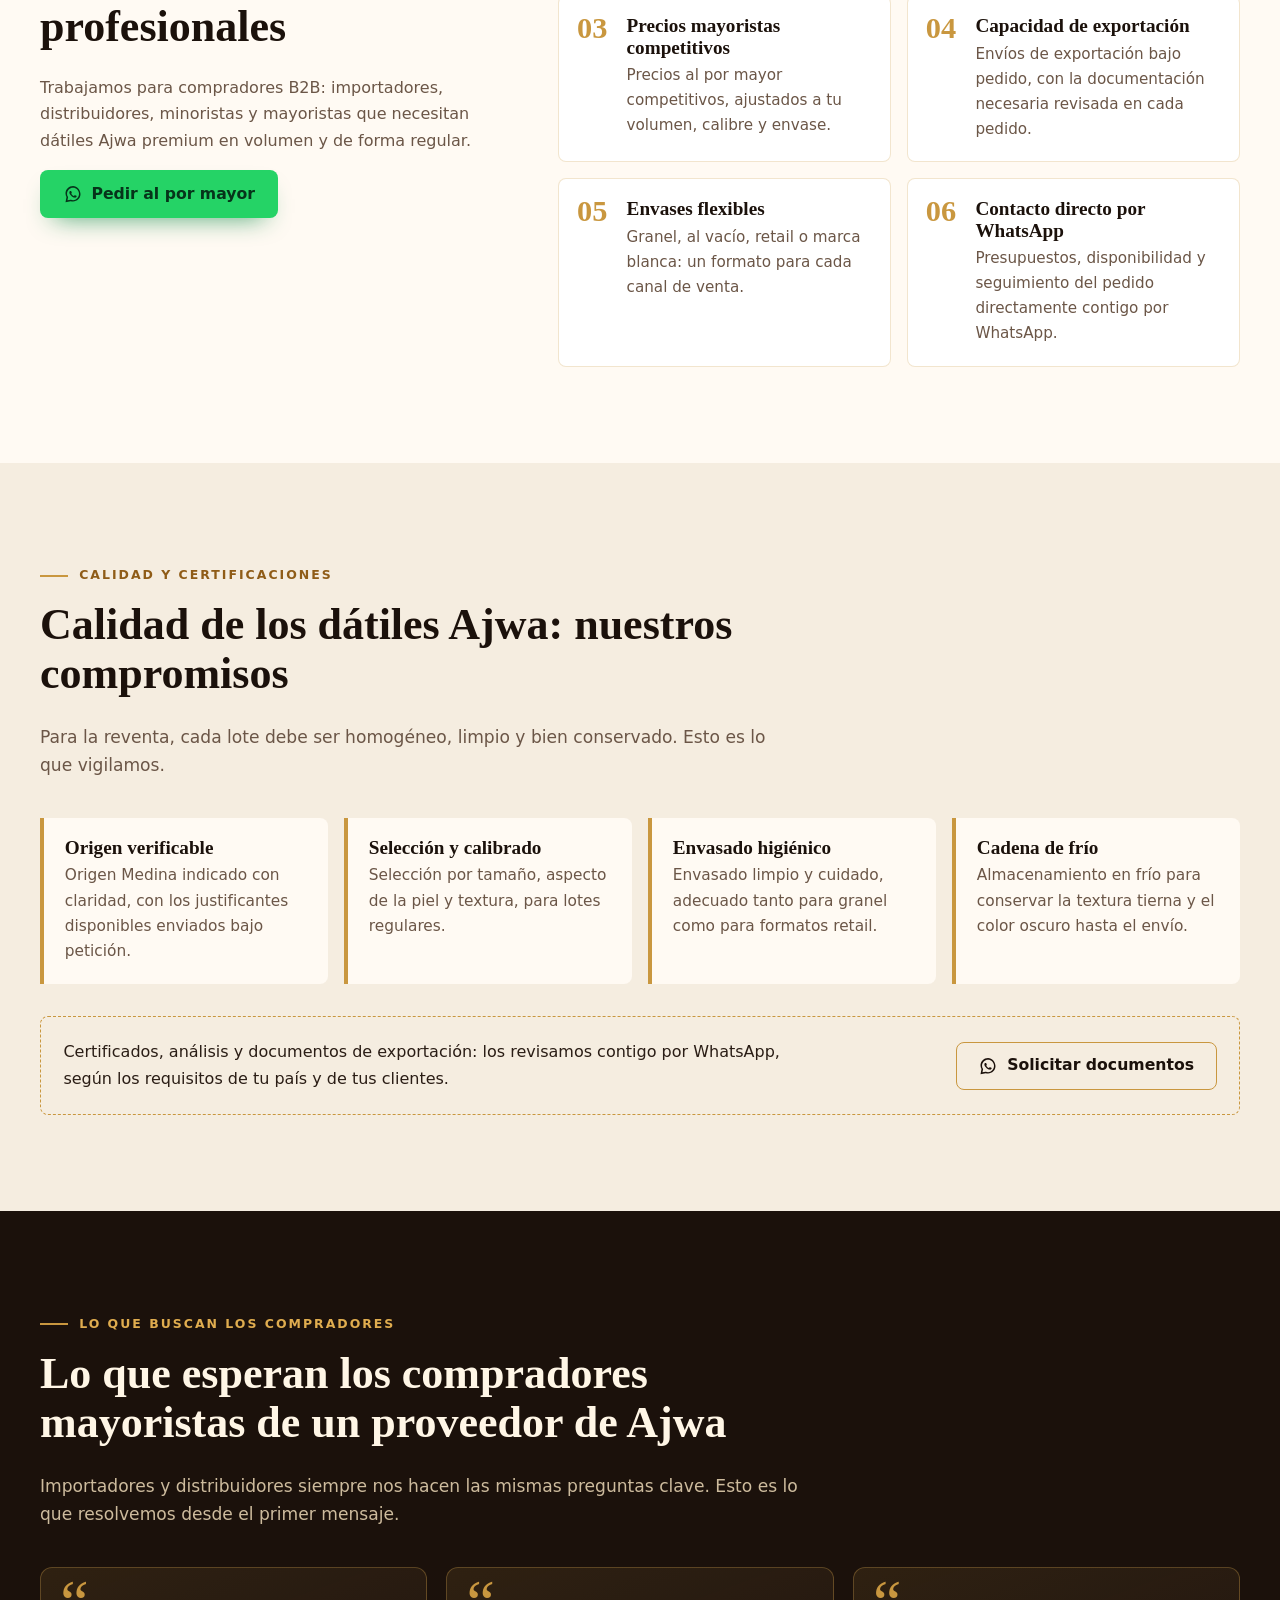
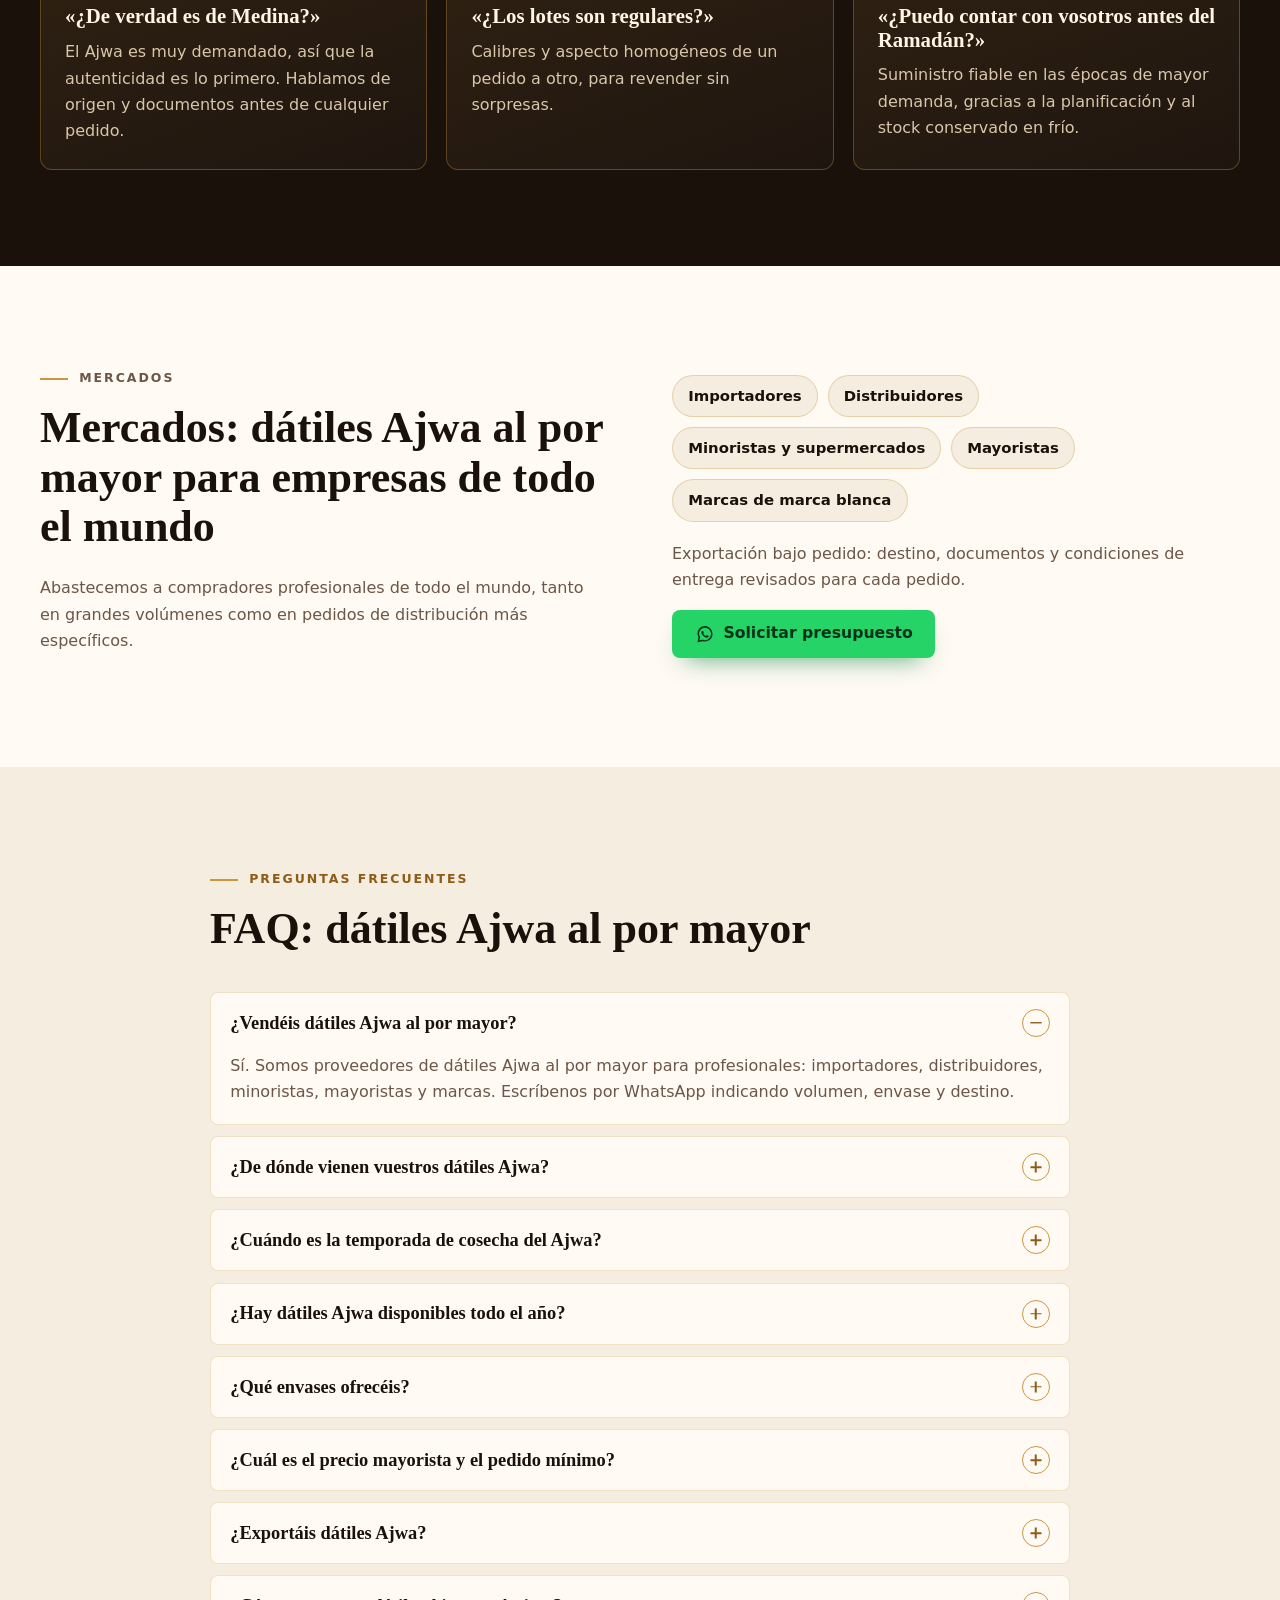
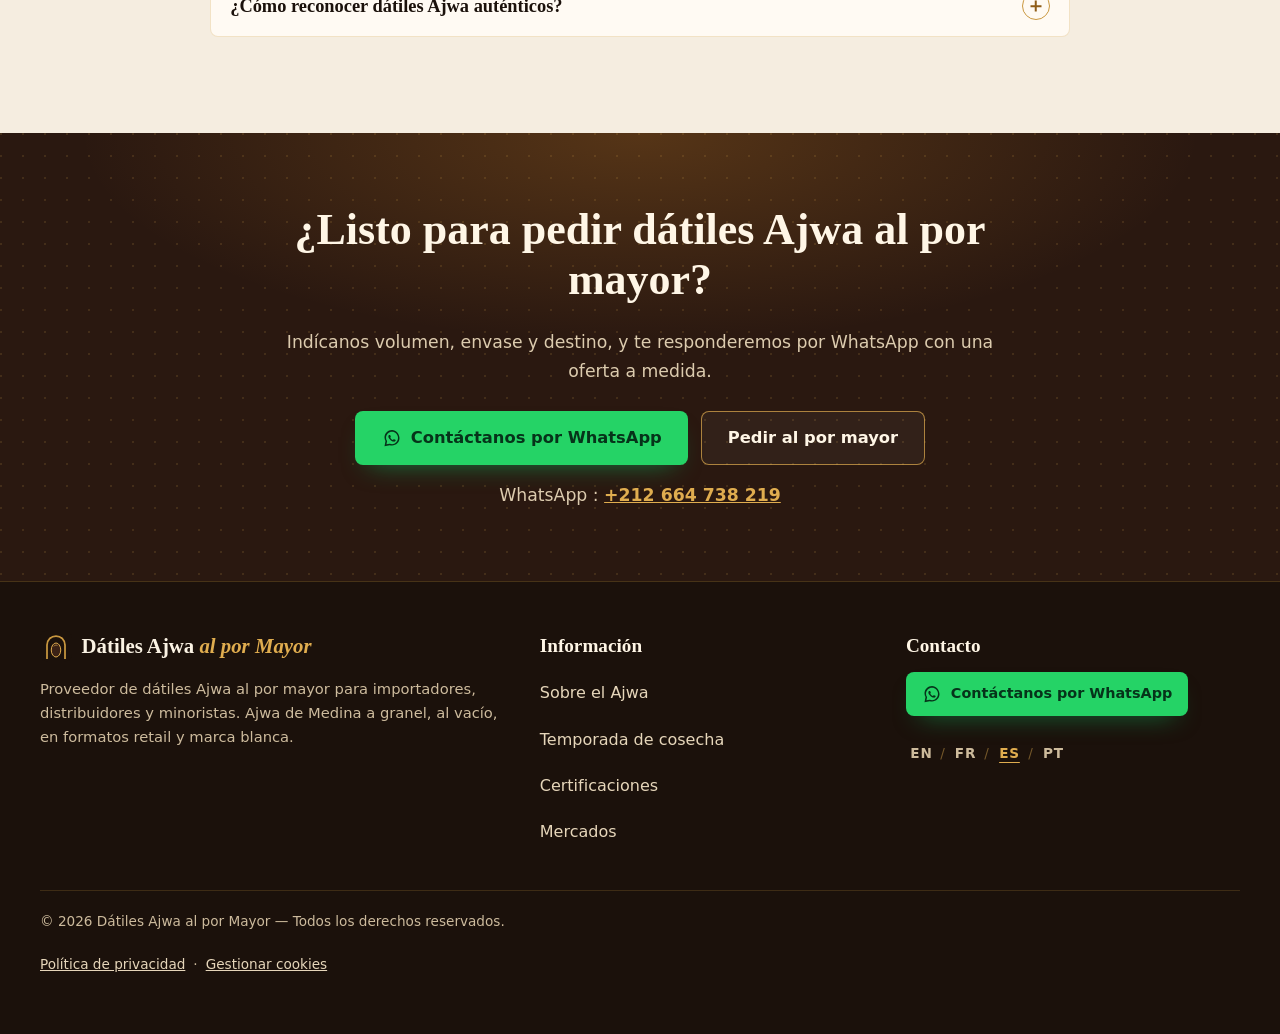
==== commit 2e419bae: "Portuguese version /pt/ (4/5): FR/ES home and EN/FR privacy rebuilt (hreflang pt, PT footer link)" ====
--- a/es/index.html
+++ b/es/index.html
@@ -2,7 +2,7 @@
 <html lang="es">
 <head>
   <meta charset="utf-8">
-  <!-- Google Ads (AW-18529460502) + Google Analytics 4 (<AJWA_GA4_ID>), one gtag.js loaded for everyone.
+  <!-- Google Ads (AW-18529460502) + Google Analytics 4 (G-B0VQF4YB7S), one gtag.js loaded for everyone.
        Consent Mode v2, region-specific: denied by default in the EEA, the UK and Switzerland (banner shown there
        by js/analytics.js after a /api/geo check), granted elsewhere. Choice kept in localStorage "ajw_cookie_consent_v2". -->
   <script>
@@ -35,7 +35,7 @@
         }
       } catch (e) {}
     })();
-    window.AJW_TAGS = { aw: 'AW-18529460502', ga4: '<AJWA_GA4_ID>' };
+    window.AJW_TAGS = { aw: 'AW-18529460502', ga4: 'G-B0VQF4YB7S' };
     window.ajwGa4Ready = function () { return /^G-[A-Z0-9]+$/.test(window.AJW_TAGS.ga4); };
     gtag('js', new Date());
     if (window.ajwGa4Ready()) gtag('config', window.AJW_TAGS.ga4, {'cookie_expires': 34128000});
@@ -52,6 +52,7 @@
   <link rel="alternate" hreflang="en" href="https://ajwadateswholesale.vercel.app/">
   <link rel="alternate" hreflang="fr" href="https://ajwadateswholesale.vercel.app/fr/">
   <link rel="alternate" hreflang="es" href="https://ajwadateswholesale.vercel.app/es/">
+  <link rel="alternate" hreflang="pt" href="https://ajwadateswholesale.vercel.app/pt/">
   <link rel="alternate" hreflang="x-default" href="https://ajwadateswholesale.vercel.app/">
 
   <meta property="og:type" content="website">
@@ -62,6 +63,7 @@
   <meta property="og:locale" content="es_ES">
   <meta property="og:locale:alternate" content="en_US">
   <meta property="og:locale:alternate" content="fr_FR">
+  <meta property="og:locale:alternate" content="pt_PT">
   <meta property="og:image" content="https://ajwadateswholesale.vercel.app/images/og-image.jpg">
   <meta property="og:image:width" content="1200">
   <meta property="og:image:height" content="630">
@@ -75,7 +77,7 @@
   <link rel="icon" href="../favicon.svg" type="image/svg+xml">
   <link rel="apple-touch-icon" href="../images/apple-touch-icon.png">
   <link rel="preload" as="image" href="../images/dattes-ajwa-en-gros-800.webp" imagesrcset="../images/dattes-ajwa-en-gros-480.webp 480w, ../images/dattes-ajwa-en-gros-800.webp 800w" imagesizes="(min-width: 960px) 40vw, 88vw" fetchpriority="high">
-  <link rel="stylesheet" href="../css/style.css?v=20261028">
+  <link rel="stylesheet" href="../css/style.css?v=20261028b">
 
   <script type="application/ld+json">
 {
@@ -94,7 +96,8 @@
         "availableLanguage": [
           "French",
           "English",
-          "Spanish"
+          "Spanish",
+          "Portuguese"
         ]
       }
     },
@@ -104,13 +107,15 @@
       "name": "Ajwa Dates Wholesale",
       "alternateName": [
         "Dattes Ajwa en Gros",
-        "Dátiles Ajwa al por Mayor"
+        "Dátiles Ajwa al por Mayor",
+        "Tâmaras Ajwa por Grosso"
       ],
       "url": "https://ajwadateswholesale.vercel.app/",
       "inLanguage": [
         "en",
         "fr",
-        "es"
+        "es",
+        "pt"
       ],
       "publisher": {
         "@id": "https://ajwadateswholesale.vercel.app/#organization"
@@ -557,6 +562,7 @@
           <a href="../" hreflang="en" lang="en">EN</a>
           <a href="../fr/" hreflang="fr" lang="fr">FR</a>
           <a href="./" hreflang="es" lang="es" aria-current="page">ES</a>
+          <a href="../pt/" hreflang="pt" lang="pt">PT</a>
         </nav>
       </div>
     </div>
@@ -568,7 +574,7 @@
 
   <a class="wa-float" href="https://wa.me/212664738219?text=Hola%2C%20quisiera%20un%20presupuesto%20de%20d%C3%A1tiles%20Ajwa%20al%20por%20mayor." target="_blank" rel="noopener" data-cta="whatsapp" data-cta-location="floating" aria-label="Contáctanos por WhatsApp (se abre en una pestaña nueva)"><svg viewBox="0 0 32 32" width="30" height="30" aria-hidden="true" focusable="false"><use href="#i-wa"/></svg></a>
 
-  <script src="../js/main.js?v=20261028" defer></script>
-  <script src="../js/analytics.js?v=20261028" defer></script>
+  <script src="../js/main.js?v=20261028b" defer></script>
+  <script src="../js/analytics.js?v=20261028b" defer></script>
 </body>
 </html>
